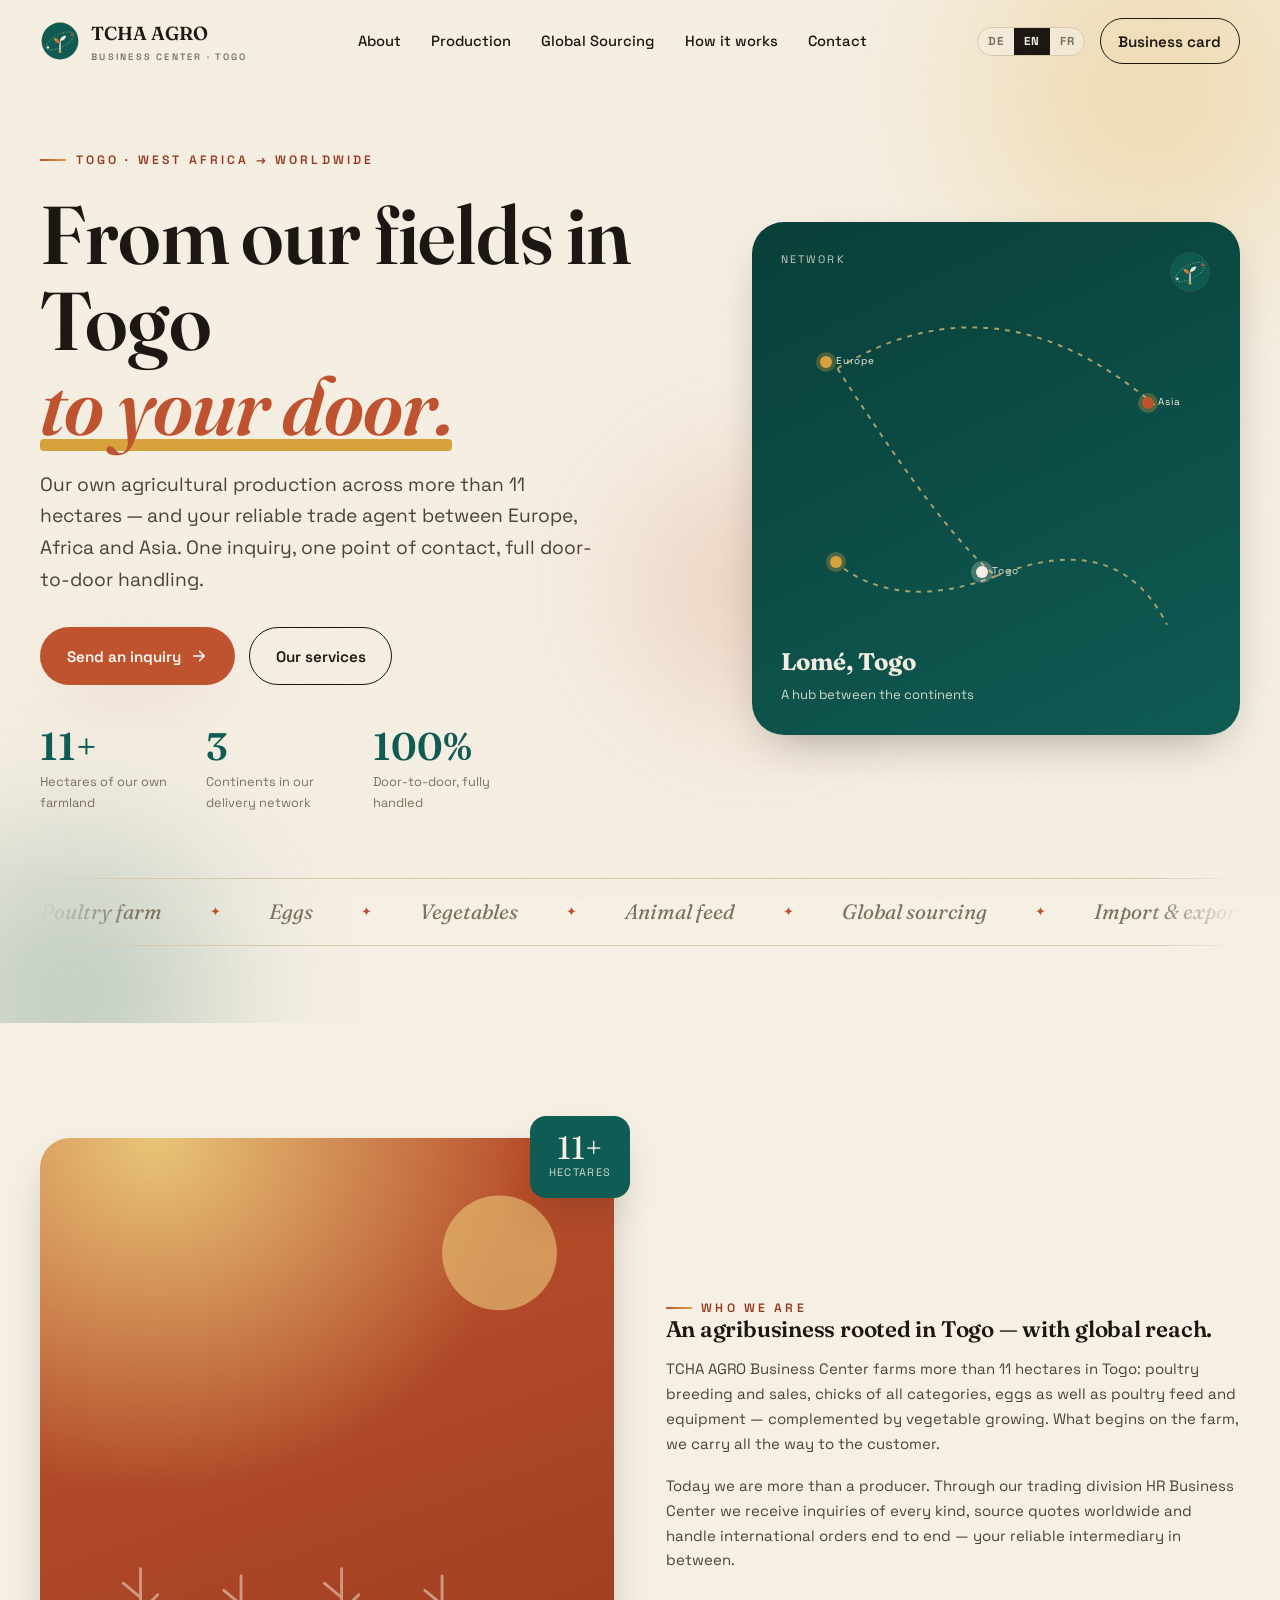
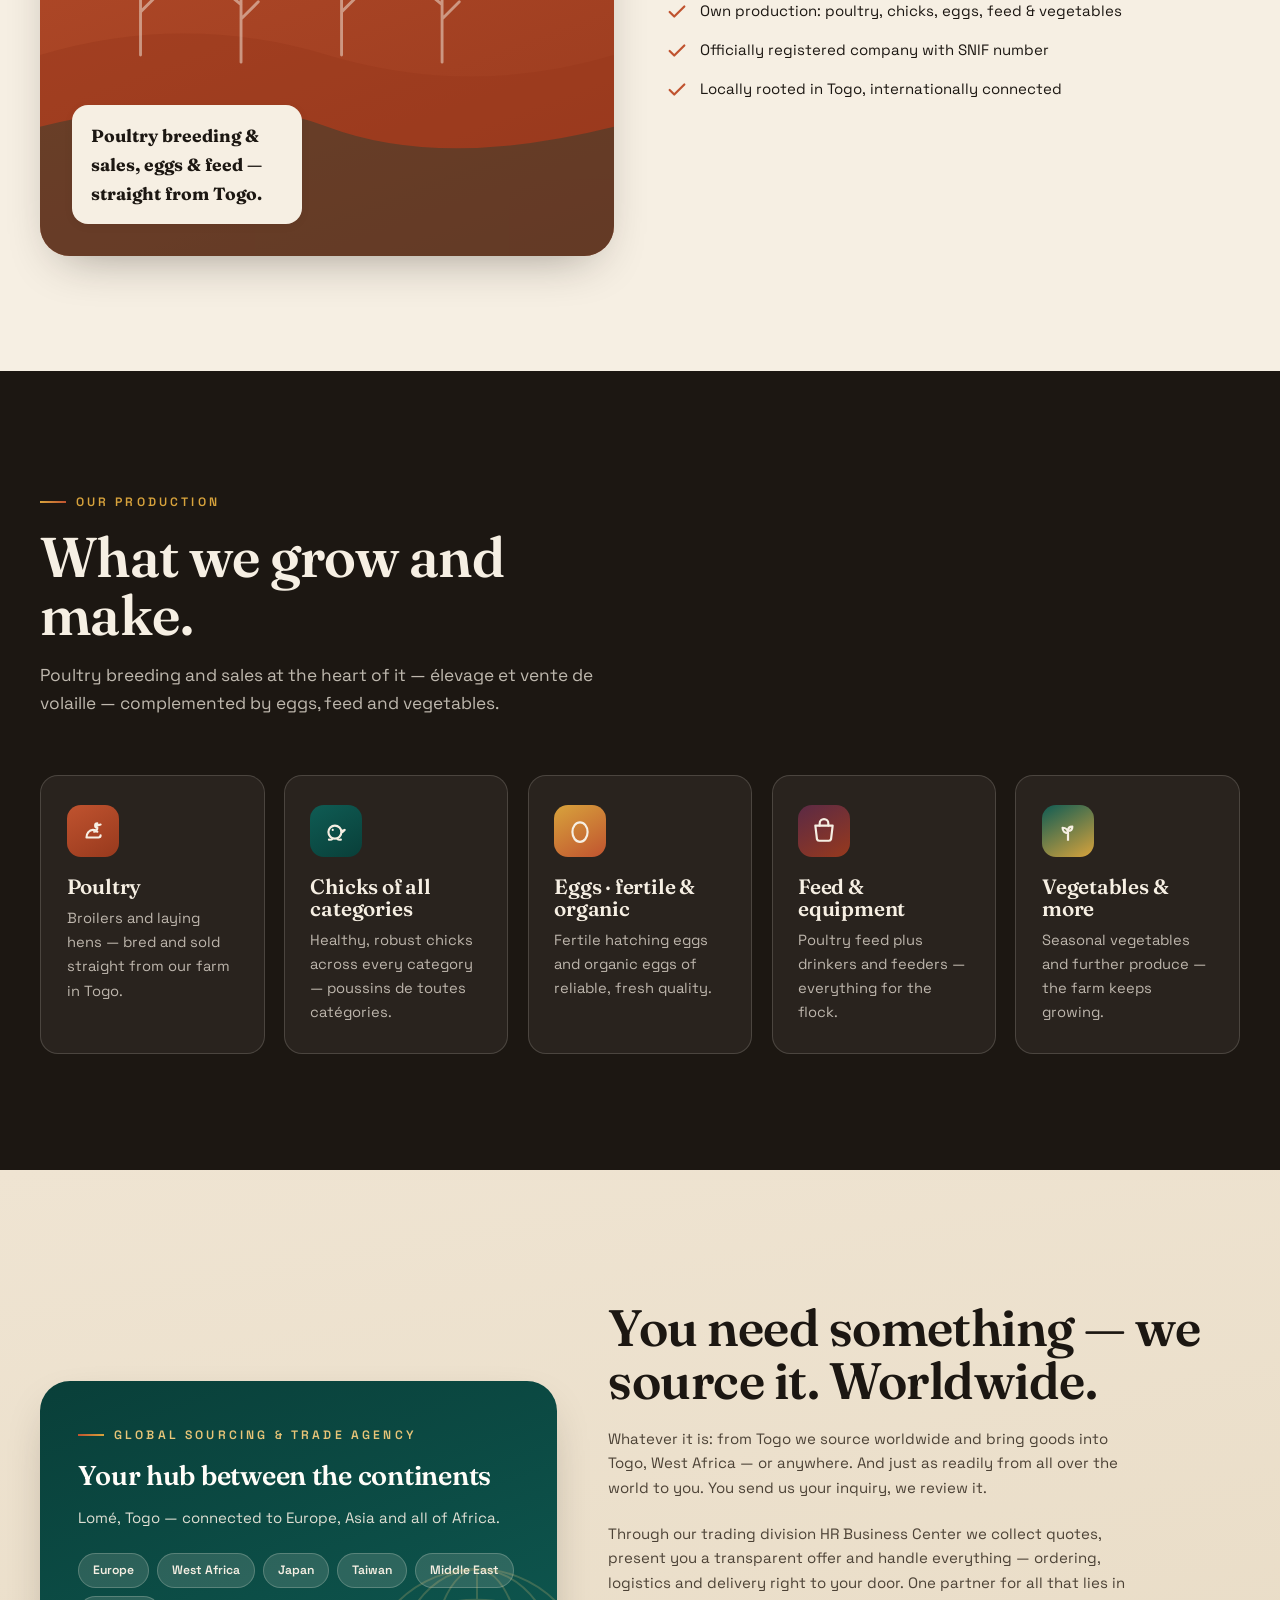
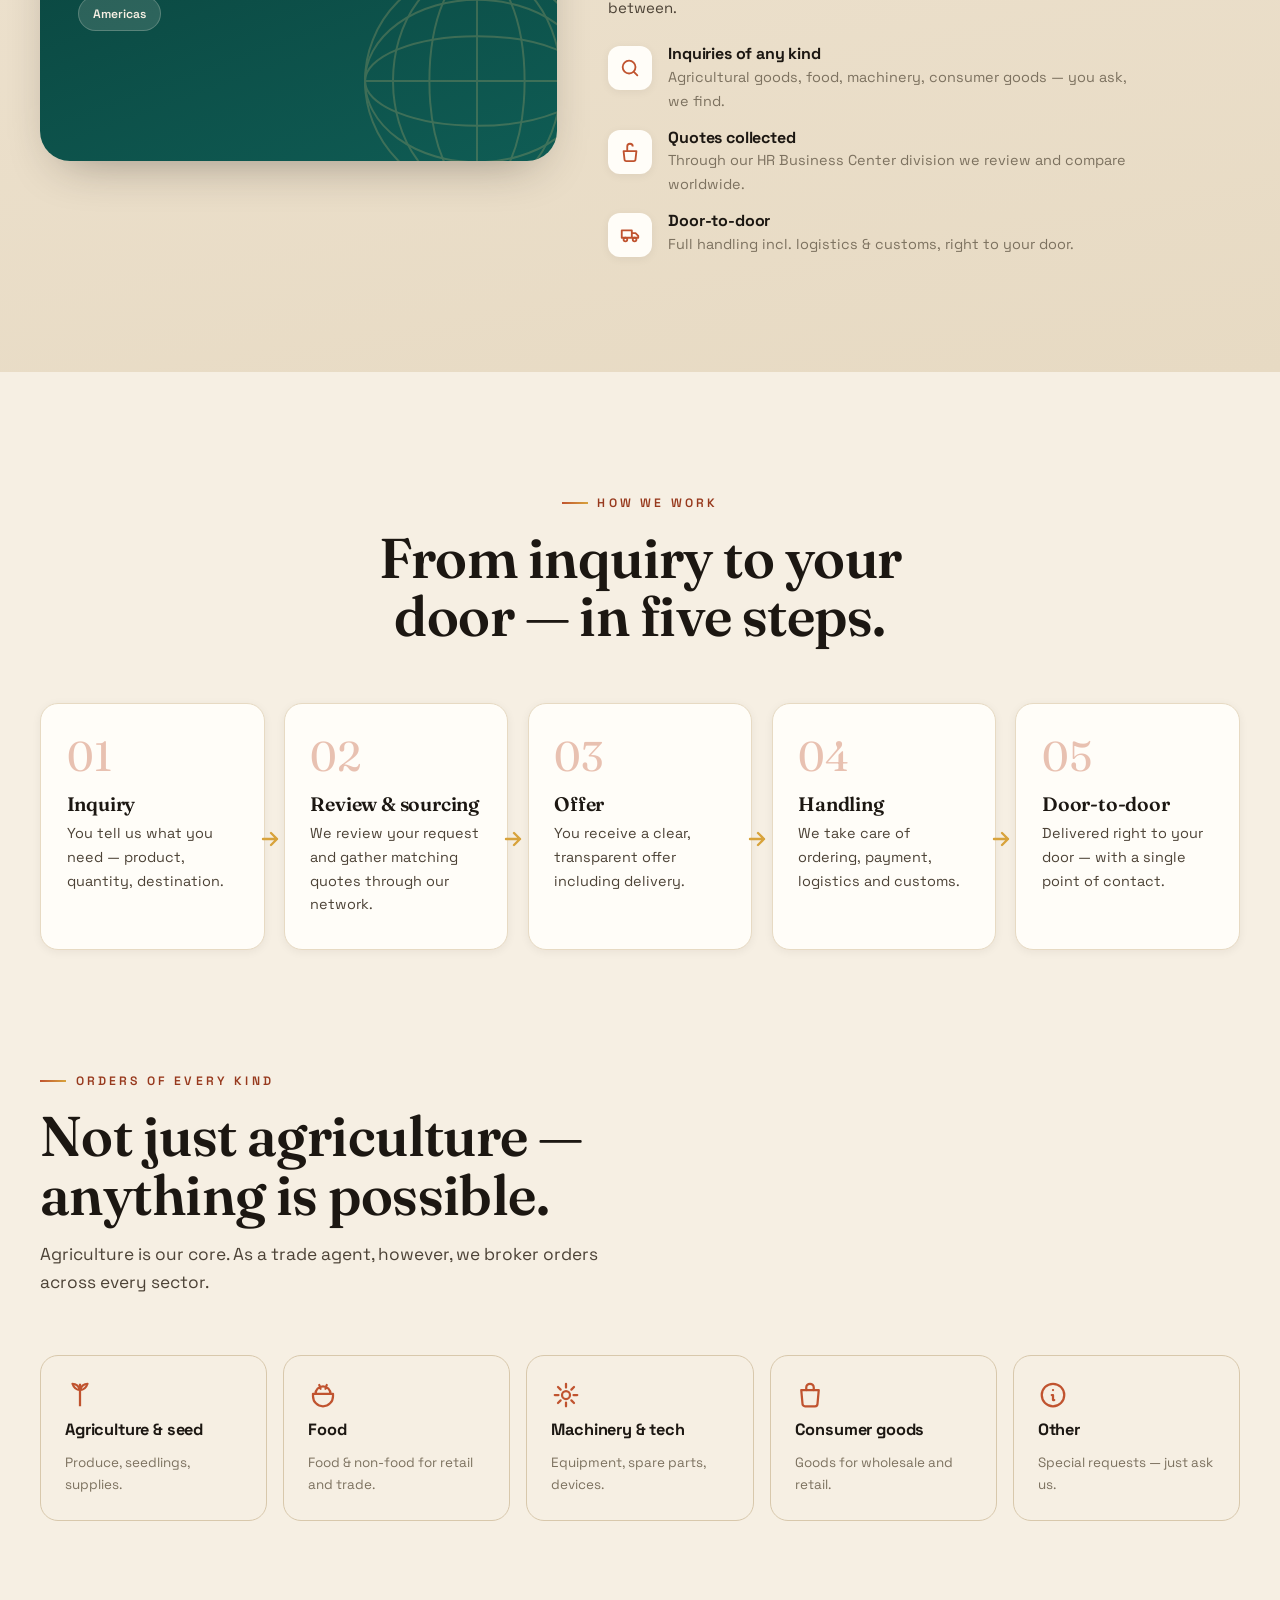
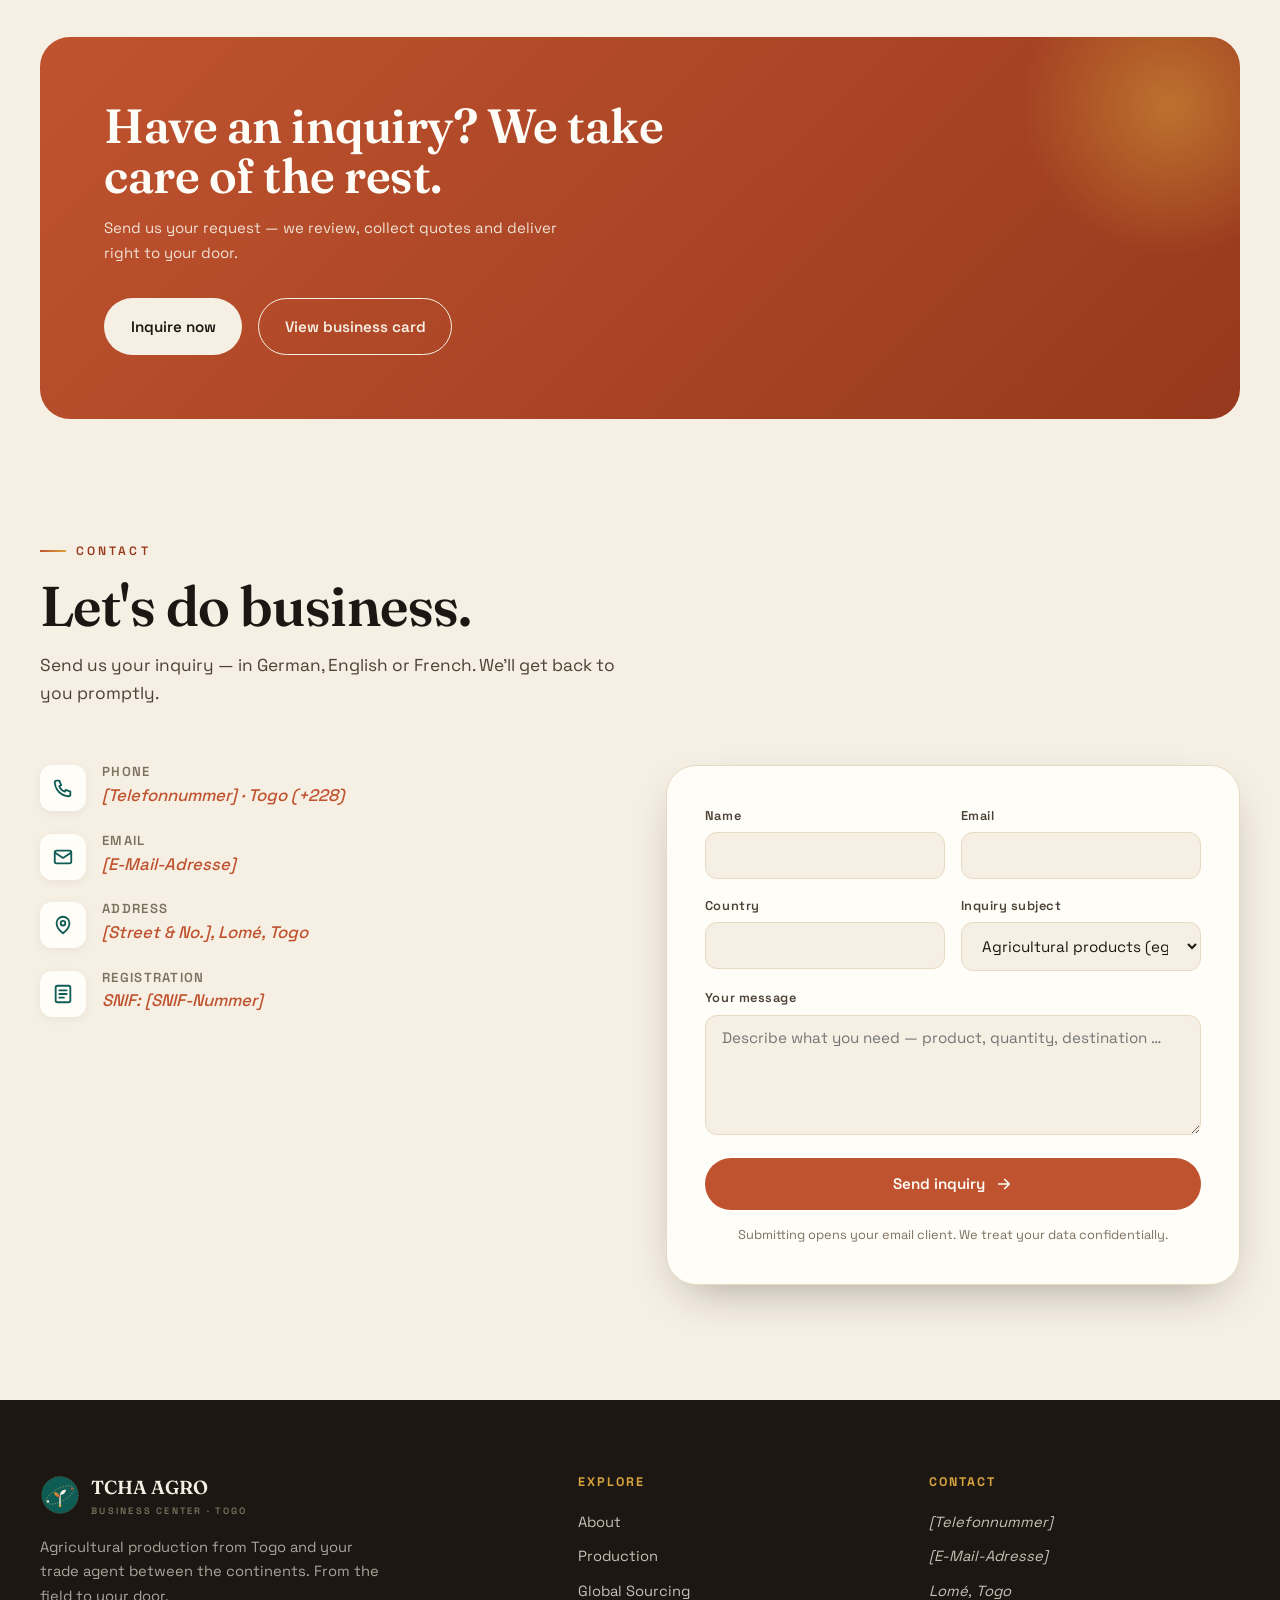
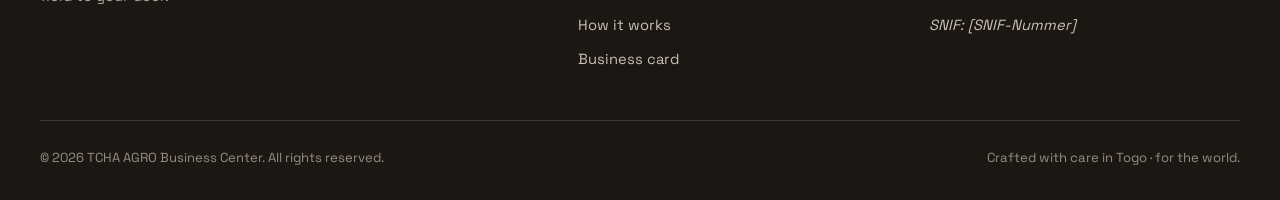
==== index.html @ 68225616 "content: Inhalte an echtes Geschäft anpassen (Geflügel) + HR als Sparte - Produktion entspricht jetz" ====
<!DOCTYPE html>
<html lang="de">
<head>
  <meta charset="UTF-8" />
  <meta name="viewport" content="width=device-width, initial-scale=1.0" />
  <title data-i18n-title="meta.title">TCHA AGRO Business Center — Vom Feld in Togo bis vor Ihre Tür</title>
  <meta name="description" content="TCHA AGRO Business Center, Togo: Geflügelzucht & -verkauf (Brathähnchen, Legehennen, Küken, Eier, Futter) auf über 11 Hektar — und internationaler Handelsagent (Sparte HR Business Center). Weltweite Beschaffung & Door-to-Door von Togo in alle Welt und zurück." />
  <meta name="theme-color" content="#0f5c54" />
  <link rel="icon" href="assets/img/favicon.svg" type="image/svg+xml" />
  <link rel="apple-touch-icon" href="assets/img/favicon.svg" />
  <link rel="manifest" href="site.webmanifest" />
  <link rel="canonical" href="https://rawkeep.github.io/abc/" />

  <!-- Open Graph -->
  <meta property="og:type" content="website" />
  <meta property="og:title" content="TCHA AGRO Business Center — Togo" />
  <meta property="og:description" content="Agrarproduktion aus Togo und Ihr Handelsagent zwischen den Kontinenten. Vom Feld bis vor Ihre Tür." />
  <meta property="og:image" content="assets/img/og.svg" />
  <meta name="twitter:card" content="summary_large_image" />

  <link rel="preconnect" href="https://fonts.googleapis.com" />
  <link rel="preconnect" href="https://fonts.gstatic.com" crossorigin />
  <link href="https://fonts.googleapis.com/css2?family=Fraunces:ital,opsz,wght@0,9..144,500;0,9..144,600;1,9..144,500;1,9..144,600&family=Space+Grotesk:wght@400;500;600;700&display=swap" rel="stylesheet" />
  <link rel="stylesheet" href="assets/css/styles.css" />

  <script type="application/ld+json">
  {
    "@context": "https://schema.org",
    "@type": "Organization",
    "name": "TCHA AGRO Business Center",
    "description": "Agrarproduktion und internationale Handelsagentur in Togo.",
    "address": { "@type": "PostalAddress", "addressLocality": "Lomé", "addressCountry": "TG" },
    "areaServed": "Worldwide",
    "knowsLanguage": ["de", "en", "fr"]
  }
  </script>
</head>
<body>

  <!-- ============ NAV ============ -->
  <header class="nav">
    <div class="wrap nav-inner">
      <a href="#top" class="brand">
        <img class="mark" src="assets/img/logo.svg" alt="" />
        <span>TCHA AGRO<small>Business Center · Togo</small></span>
      </a>
      <nav class="nav-links" aria-label="Hauptnavigation">
        <a href="#about" data-i18n="nav.about">Über uns</a>
        <a href="#production" data-i18n="nav.production">Produktion</a>
        <a href="#sourcing" data-i18n="nav.sourcing">Global Sourcing</a>
        <a href="#process" data-i18n="nav.process">Ablauf</a>
        <a href="#contact" data-i18n="nav.contact">Kontakt</a>
      </nav>
      <div class="nav-actions">
        <div class="lang" role="group" aria-label="Sprache / Language / Langue">
          <button data-lang="de" type="button">DE</button>
          <button data-lang="en" type="button">EN</button>
          <button data-lang="fr" type="button">FR</button>
        </div>
        <a href="visitenkarte.html" class="btn btn-ghost hide-sm" style="padding:.6rem 1.1rem" data-i18n="nav.card">Visitenkarte</a>
        <button class="nav-toggle" aria-label="Menü" aria-expanded="false"><span></span><span></span><span></span></button>
      </div>
    </div>
  </header>

  <main id="top">

    <!-- ============ HERO ============ -->
    <section class="hero">
      <div class="hero-bg">
        <div class="blob a"></div><div class="blob b"></div><div class="blob c"></div>
      </div>
      <div class="wrap hero-grid">
        <div class="hero-copy">
          <span class="eyebrow" data-reveal data-i18n="hero.eyebrow">Togo · Westafrika → Weltweit</span>
          <h1 data-reveal data-delay="1">
            <span data-i18n="hero.h1a">Vom Feld in Togo</span><br />
            <span class="accent underline" data-i18n="hero.h1b">bis vor Ihre Tür.</span>
          </h1>
          <p class="hero-lead" data-reveal data-delay="2" data-i18n="hero.lead">
            Eigene Agrarproduktion auf über 11 Hektar — und Ihr verlässlicher Handelsagent zwischen Europa, Afrika und Asien.
          </p>
          <div class="hero-cta" data-reveal data-delay="3">
            <a href="#contact" class="btn btn-primary">
              <span data-i18n="hero.cta1">Anfrage senden</span>
              <svg viewBox="0 0 24 24" fill="none" stroke="currentColor" stroke-width="2.2"><path d="M5 12h14M13 6l6 6-6 6" stroke-linecap="round" stroke-linejoin="round"/></svg>
            </a>
            <a href="#sourcing" class="btn btn-ghost" data-i18n="hero.cta2">Unsere Leistungen</a>
          </div>
          <div class="hero-stats" data-reveal data-delay="4">
            <div class="stat"><div class="num">11+</div><div class="lbl" data-i18n="hero.stat1">Hektar eigene Anbau- & Farmfläche</div></div>
            <div class="stat"><div class="num">3</div><div class="lbl" data-i18n="hero.stat2">Kontinente im Liefernetz</div></div>
            <div class="stat"><div class="num">100%</div><div class="lbl" data-i18n="hero.stat3">Door-to-Door, voll abgewickelt</div></div>
          </div>
        </div>

        <!-- Routen-Visual -->
        <div class="hero-visual" data-reveal data-delay="2">
          <div class="route-card">
            <div class="rc-top">
              <span class="tag" data-i18n="hero.routetag">Liefernetz</span>
              <img src="assets/img/logo.svg" alt="" style="width:42px;opacity:.95" />
            </div>
            <svg class="routes" viewBox="0 0 400 420" fill="none" aria-hidden="true">
              <path d="M70 120 Q200 40 330 150" stroke="#e8c578" stroke-width="1.6" stroke-dasharray="4 5" opacity=".8"/>
              <path d="M70 120 Q160 260 200 290" stroke="#e8c578" stroke-width="1.6" stroke-dasharray="4 5" opacity=".8"/>
              <path d="M200 290 Q300 250 340 330" stroke="#e8c578" stroke-width="1.6" stroke-dasharray="4 5" opacity=".8"/>
              <path d="M200 290 Q120 320 70 280" stroke="#e8c578" stroke-width="1.6" stroke-dasharray="4 5" opacity=".8"/>
            </svg>
            <span class="pin" data-city="Europe" style="left:14%;top:26%"></span>
            <span class="pin dot-only" style="left:80%;top:34%;background:#c0532f"></span>
            <span class="pin" data-city="Asia" style="left:80%;top:34%;background:transparent;box-shadow:none"></span>
            <span class="pin" data-city="Togo" style="left:46%;top:67%;background:#f6efe3;box-shadow:0 0 0 5px rgba(246,239,227,.25)"></span>
            <span class="pin dot-only" style="left:16%;top:65%"></span>
            <div class="rc-foot">
              <strong data-i18n="hero.routefoot1">Lomé, Togo</strong>
              <span data-i18n="hero.routefoot2">Drehkreuz zwischen den Kontinenten</span>
            </div>
          </div>
        </div>
      </div>

      <!-- Lauftext -->
      <div class="wrap">
        <div class="marquee-strip" aria-hidden="true">
          <div class="marquee">
            <span data-i18n="hero.marquee1">Hühnerfarm</span>
            <span data-i18n="hero.marquee2">Eier</span>
            <span data-i18n="hero.marquee3">Gemüse</span>
            <span data-i18n="hero.marquee4">Tierfutter</span>
            <span data-i18n="hero.marquee5">Globales Sourcing</span>
            <span data-i18n="hero.marquee6">Import & Export</span>
            <span data-i18n="hero.marquee7">Door-to-Door</span>
            <span data-i18n="hero.marquee1">Hühnerfarm</span>
            <span data-i18n="hero.marquee2">Eier</span>
            <span data-i18n="hero.marquee3">Gemüse</span>
            <span data-i18n="hero.marquee4">Tierfutter</span>
            <span data-i18n="hero.marquee5">Globales Sourcing</span>
            <span data-i18n="hero.marquee6">Import & Export</span>
            <span data-i18n="hero.marquee7">Door-to-Door</span>
          </div>
        </div>
      </div>
    </section>

    <!-- ============ ÜBER UNS ============ -->
    <section class="section" id="about">
      <div class="wrap about-grid">
        <div class="about-visual" data-reveal>
          <div class="about-frame">
            <svg class="field-art" viewBox="0 0 400 500" fill="none" aria-hidden="true">
              <path d="M0 360 Q100 330 200 360 T400 360 V500 H0 Z" fill="#97391d" opacity=".5"/>
              <path d="M0 410 Q120 380 200 410 T400 410 V500 H0 Z" fill="#093f39" opacity=".4"/>
              <g stroke="#f6efe3" stroke-width="2" opacity=".55" stroke-linecap="round">
                <path d="M70 360 V300 M70 320 l-12 -10 M70 330 l12 -12"/>
                <path d="M140 365 V305 M140 325 l-12 -10 M140 335 l12 -12"/>
                <path d="M210 360 V300 M210 320 l-12 -10 M210 330 l12 -12"/>
                <path d="M280 365 V305 M280 325 l-12 -10 M280 335 l12 -12"/>
              </g>
              <circle cx="320" cy="80" r="40" fill="#e8c578" opacity=".7"/>
            </svg>
            <div class="badge"><strong data-i18n="about.badge">Aufzucht & Verkauf von Geflügel, Eiern & Futter — direkt aus Togo.</strong></div>
          </div>
          <div class="about-float">
            <div class="num">11+</div>
            <div class="lbl" data-i18n="about.float">Hektar</div>
          </div>
        </div>
        <div class="about-text">
          <span class="eyebrow" data-reveal data-i18n="about.eyebrow">Wer wir sind</span>
          <h2 class="sec-head" style="margin-bottom:1rem" data-reveal data-delay="1"><span data-i18n="about.h2">Ein Agrarbetrieb mit Wurzeln in Togo — und globaler Reichweite.</span></h2>
          <p data-reveal data-delay="1" data-i18n="about.p1">Die TCHA AGRO Business Center bewirtschaftet über 11 Hektar in Togo …</p>
          <p data-reveal data-delay="2" data-i18n="about.p2">Heute sind wir mehr als ein Produzent …</p>
          <ul class="about-points" data-reveal data-delay="3">
            <li><svg viewBox="0 0 24 24" fill="none" stroke="currentColor" stroke-width="2.4"><path d="M20 6 9 17l-5-5" stroke-linecap="round" stroke-linejoin="round"/></svg><span data-i18n="about.point1">Eigene Produktion: Geflügel, Küken, Eier, Futter & Gemüse</span></li>
            <li><svg viewBox="0 0 24 24" fill="none" stroke="currentColor" stroke-width="2.4"><path d="M20 6 9 17l-5-5" stroke-linecap="round" stroke-linejoin="round"/></svg><span data-i18n="about.point2">Offiziell registriertes Unternehmen mit SNIF-Nummer</span></li>
            <li><svg viewBox="0 0 24 24" fill="none" stroke="currentColor" stroke-width="2.4"><path d="M20 6 9 17l-5-5" stroke-linecap="round" stroke-linejoin="round"/></svg><span data-i18n="about.point3">Lokale Verankerung in Togo, internationale Vernetzung</span></li>
          </ul>
        </div>
      </div>
    </section>

    <!-- ============ PRODUKTION ============ -->
    <section class="section bg-ink" id="production">
      <div class="wrap">
        <div class="sec-head" data-reveal>
          <span class="eyebrow" data-i18n="prod.eyebrow">Unsere Produktion</span>
          <h2 data-i18n="prod.h2">Was bei uns wächst und entsteht.</h2>
          <p data-i18n="prod.lead">Aufzucht und Verkauf von Geflügel als Herzstück — ergänzt um Eier, Futter und Gemüse.</p>
        </div>
        <div class="cards">
          <div class="card" data-reveal>
            <div class="ic"><svg viewBox="0 0 24 24" fill="none" stroke="currentColor" stroke-width="2"><path d="M6 18c0-4 2.5-7 6-7 1.6 0 3 .6 4 1.6M16 5a2 2 0 1 0 0 4M16 9c0 2-1 3-3 3.6M16 7l3-1M6 18h11a2 2 0 0 0 2-2" stroke-linecap="round" stroke-linejoin="round"/></svg></div>
            <h3 data-i18n="prod.c1t">Geflügel</h3>
            <p data-i18n="prod.c1p">Brathähnchen und Legehennen — direkt vom Betrieb.</p>
          </div>
          <div class="card" data-reveal data-delay="1">
            <div class="ic"><svg viewBox="0 0 24 24" fill="none" stroke="currentColor" stroke-width="2"><circle cx="11" cy="13" r="6"/><path d="M17 12l3-1-2 2M9 11h.01M9 19c-1 1.2-2.5 1.2-3.5 1M13 19c1 1.2 2.5 1.2 3.5 1" stroke-linecap="round" stroke-linejoin="round"/></svg></div>
            <h3 data-i18n="prod.c2t">Küken aller Kategorien</h3>
            <p data-i18n="prod.c2p">Gesunde, robuste Küken in allen Kategorien.</p>
          </div>
          <div class="card" data-reveal data-delay="2">
            <div class="ic"><svg viewBox="0 0 24 24" fill="none" stroke="currentColor" stroke-width="2"><ellipse cx="12" cy="13" rx="7" ry="9" stroke-linejoin="round"/></svg></div>
            <h3 data-i18n="prod.c3t">Eier · befruchtet & Bio</h3>
            <p data-i18n="prod.c3p">Befruchtete Bruteier und Bio-Eier in frischer Qualität.</p>
          </div>
          <div class="card" data-reveal data-delay="3">
            <div class="ic"><svg viewBox="0 0 24 24" fill="none" stroke="currentColor" stroke-width="2"><path d="M4 7h16l-1.5 12.5a2 2 0 0 1-2 1.5H7.5a2 2 0 0 1-2-1.5L4 7Z" stroke-linejoin="round"/><path d="M8 7V5a4 4 0 0 1 8 0v2" stroke-linecap="round"/></svg></div>
            <h3 data-i18n="prod.c4t">Futter & Zubehör</h3>
            <p data-i18n="prod.c4p">Geflügelfutter, Tränken und Futtertröge.</p>
          </div>
          <div class="card" data-reveal data-delay="4">
            <div class="ic"><svg viewBox="0 0 24 24" fill="none" stroke="currentColor" stroke-width="2"><path d="M12 21v-7M12 14c-3 0-5-2-5-5 3 0 5 2 5 5Zm0-2c2.5 0 4-1.5 4-4-2.5 0-4 1.5-4 4Z" stroke-linejoin="round"/></svg></div>
            <h3 data-i18n="prod.c5t">Gemüse & mehr</h3>
            <p data-i18n="prod.c5p">Saisonaler Gemüseanbau — der Betrieb wächst stetig.</p>
          </div>
        </div>
      </div>
    </section>

    <!-- ============ GLOBAL SOURCING ============ -->
    <section class="section sourcing" id="sourcing">
      <div class="wrap sourcing-grid">
        <div class="world-card" data-reveal>
          <span class="eyebrow" style="color:var(--ochre-soft)" data-i18n="src.eyebrow">Global Sourcing</span>
          <h3 style="margin-top:1rem" data-i18n="src.cardh">Ihr Drehkreuz zwischen den Kontinenten</h3>
          <p style="opacity:.9" data-i18n="src.cardp">Lomé, Togo — angebunden an Europa, Asien und ganz Afrika.</p>
          <div class="chips">
            <span class="chip" data-i18n="src.chip1">Europa</span>
            <span class="chip" data-i18n="src.chip2">Westafrika</span>
            <span class="chip" data-i18n="src.chip3">Japan</span>
            <span class="chip" data-i18n="src.chip4">Taiwan</span>
            <span class="chip" data-i18n="src.chip5">Naher Osten</span>
            <span class="chip" data-i18n="src.chip6">Amerika</span>
          </div>
          <svg class="globe" viewBox="0 0 200 200" fill="none" stroke="#e8c578" stroke-width="1.4" aria-hidden="true">
            <circle cx="100" cy="100" r="80"/>
            <ellipse cx="100" cy="100" rx="80" ry="32"/>
            <ellipse cx="100" cy="100" rx="80" ry="58"/>
            <ellipse cx="100" cy="100" rx="34" ry="80"/>
            <ellipse cx="100" cy="100" rx="60" ry="80"/>
            <path d="M20 100h160M100 20v160"/>
          </svg>
        </div>
        <div class="sourcing-copy">
          <h2 data-reveal data-i18n="src.h2">Sie brauchen etwas — wir besorgen es. Weltweit.</h2>
          <p data-reveal data-delay="1" data-i18n="src.p1">Ob aus Afrika heraus oder nach Afrika hinein: Sie senden uns Ihre Anfrage …</p>
          <p data-reveal data-delay="1" data-i18n="src.p2">Von Europa über Togo bis nach Japan oder Taiwan …</p>
          <div class="feature-row">
            <div class="feature" data-reveal data-delay="2">
              <div class="fi"><svg viewBox="0 0 24 24" fill="none" stroke="currentColor" stroke-width="2"><circle cx="11" cy="11" r="7"/><path d="m20 20-3.5-3.5" stroke-linecap="round"/></svg></div>
              <div><h4 data-i18n="src.f1t">Anfrage aller Art</h4><p data-i18n="src.f1p">Agrargüter, Lebensmittel, Maschinen, Konsumgüter — Sie fragen, wir finden.</p></div>
            </div>
            <div class="feature" data-reveal data-delay="3">
              <div class="fi"><svg viewBox="0 0 24 24" fill="none" stroke="currentColor" stroke-width="2"><path d="M9 11V6a3 3 0 0 1 6 0M5 11h14l-1 9a2 2 0 0 1-2 2H8a2 2 0 0 1-2-2L5 11Z" stroke-linejoin="round"/></svg></div>
              <div><h4 data-i18n="src.f2t">Angebote eingeholt</h4><p data-i18n="src.f2p">Wir prüfen und vergleichen über unser internationales Netzwerk.</p></div>
            </div>
            <div class="feature" data-reveal data-delay="4">
              <div class="fi"><svg viewBox="0 0 24 24" fill="none" stroke="currentColor" stroke-width="2"><path d="M3 7h11v8H3zM14 10h4l3 3v2h-7z" stroke-linejoin="round"/><circle cx="7" cy="17" r="2"/><circle cx="17" cy="17" r="2"/></svg></div>
              <div><h4 data-i18n="src.f3t">Door-to-Door</h4><p data-i18n="src.f3p">Volle Abwicklung inkl. Logistik & Zoll bis zur Haustür.</p></div>
            </div>
          </div>
        </div>
      </div>
    </section>

    <!-- ============ ABLAUF ============ -->
    <section class="section" id="process">
      <div class="wrap">
        <div class="sec-head center" data-reveal>
          <span class="eyebrow" data-i18n="proc.eyebrow">So arbeiten wir</span>
          <h2 data-i18n="proc.h2">Von der Anfrage bis zur Haustür — in fünf Schritten.</h2>
        </div>
        <div class="steps">
          <div class="step" data-reveal><h3 data-i18n="proc.s1t">Anfrage</h3><p data-i18n="proc.s1p">Sie schildern uns, was Sie benötigen.</p><svg class="arrow" width="24" height="24" viewBox="0 0 24 24" fill="none" stroke="currentColor" stroke-width="2.4"><path d="M5 12h14M13 6l6 6-6 6" stroke-linecap="round" stroke-linejoin="round"/></svg></div>
          <div class="step" data-reveal data-delay="1"><h3 data-i18n="proc.s2t">Prüfung & Sourcing</h3><p data-i18n="proc.s2p">Wir holen über unser Netzwerk passende Angebote ein.</p><svg class="arrow" width="24" height="24" viewBox="0 0 24 24" fill="none" stroke="currentColor" stroke-width="2.4"><path d="M5 12h14M13 6l6 6-6 6" stroke-linecap="round" stroke-linejoin="round"/></svg></div>
          <div class="step" data-reveal data-delay="2"><h3 data-i18n="proc.s3t">Angebot</h3><p data-i18n="proc.s3p">Sie erhalten ein klares, transparentes Angebot.</p><svg class="arrow" width="24" height="24" viewBox="0 0 24 24" fill="none" stroke="currentColor" stroke-width="2.4"><path d="M5 12h14M13 6l6 6-6 6" stroke-linecap="round" stroke-linejoin="round"/></svg></div>
          <div class="step" data-reveal data-delay="3"><h3 data-i18n="proc.s4t">Abwicklung</h3><p data-i18n="proc.s4p">Wir übernehmen Bestellung, Logistik und Zoll.</p><svg class="arrow" width="24" height="24" viewBox="0 0 24 24" fill="none" stroke="currentColor" stroke-width="2.4"><path d="M5 12h14M13 6l6 6-6 6" stroke-linecap="round" stroke-linejoin="round"/></svg></div>
          <div class="step" data-reveal data-delay="4"><h3 data-i18n="proc.s5t">Door-to-Door</h3><p data-i18n="proc.s5p">Geliefert wird bis vor Ihre Tür.</p></div>
        </div>
      </div>
    </section>

    <!-- ============ SEKTOREN ============ -->
    <section class="section" id="sectors" style="padding-top:0">
      <div class="wrap">
        <div class="sec-head" data-reveal>
          <span class="eyebrow" data-i18n="sec.eyebrow">Aufträge aller Art</span>
          <h2 data-i18n="sec.h2">Nicht nur Agrar — alles ist möglich.</h2>
          <p data-i18n="sec.lead">Unser Kerngeschäft ist die Landwirtschaft. Als Handelsagent vermitteln wir jedoch Aufträge jeder Branche.</p>
        </div>
        <div class="sectors">
          <div class="sector" data-reveal><svg viewBox="0 0 24 24" fill="none" stroke="currentColor" stroke-width="1.8"><path d="M12 3v18M12 8c-3 0-5-2-6-5 3 0 5 2 6 5Zm0 0c3 0 5-2 6-5-3 0-5 2-6 5Z" stroke-linejoin="round"/></svg><h4 data-i18n="sec.s1t">Agrar & Saatgut</h4><p data-i18n="sec.s1p">Erzeugnisse, Setzlinge, Betriebsmittel.</p></div>
          <div class="sector" data-reveal data-delay="1"><svg viewBox="0 0 24 24" fill="none" stroke="currentColor" stroke-width="1.8"><path d="M4 11h16M6 11a6 6 0 0 1 12 0M4 11v2a8 8 0 0 0 16 0v-2M9 4l1 3M15 4l-1 3" stroke-linecap="round" stroke-linejoin="round"/></svg><h4 data-i18n="sec.s2t">Lebensmittel</h4><p data-i18n="sec.s2p">Food & Non-Food für Handel und Gewerbe.</p></div>
          <div class="sector" data-reveal data-delay="2"><svg viewBox="0 0 24 24" fill="none" stroke="currentColor" stroke-width="1.8"><circle cx="12" cy="12" r="3.2"/><path d="M12 3v3M12 18v3M3 12h3M18 12h3M5.6 5.6l2.1 2.1M16.3 16.3l2.1 2.1M18.4 5.6l-2.1 2.1M7.7 16.3l-2.1 2.1" stroke-linecap="round"/></svg><h4 data-i18n="sec.s3t">Maschinen & Technik</h4><p data-i18n="sec.s3p">Ausrüstung, Ersatzteile, Geräte.</p></div>
          <div class="sector" data-reveal data-delay="3"><svg viewBox="0 0 24 24" fill="none" stroke="currentColor" stroke-width="1.8"><path d="M5 8h14l-1 11a2 2 0 0 1-2 2H8a2 2 0 0 1-2-2L5 8Z" stroke-linejoin="round"/><path d="M9 8V6a3 3 0 0 1 6 0v2" stroke-linecap="round"/></svg><h4 data-i18n="sec.s4t">Konsumgüter</h4><p data-i18n="sec.s4p">Waren für Groß- und Einzelhandel.</p></div>
          <div class="sector" data-reveal data-delay="4"><svg viewBox="0 0 24 24" fill="none" stroke="currentColor" stroke-width="1.8"><circle cx="12" cy="12" r="9"/><path d="M12 8h.01M11 12h1v4h1" stroke-linecap="round" stroke-linejoin="round"/></svg><h4 data-i18n="sec.s5t">Sonstiges</h4><p data-i18n="sec.s5p">Spezialanfragen — fragen Sie uns einfach.</p></div>
        </div>
      </div>
    </section>

    <!-- ============ CTA BAND ============ -->
    <section class="section" style="padding-top:0">
      <div class="wrap">
        <div class="cta-band" data-reveal>
          <h2 data-i18n="cta.h2">Sie haben eine Anfrage? Wir kümmern uns um den Rest.</h2>
          <p data-i18n="cta.p">Senden Sie uns Ihre Anfrage — wir prüfen, holen Angebote ein und liefern bis vor Ihre Tür.</p>
          <div class="cta-actions">
            <a href="#contact" class="btn btn-light"><span data-i18n="cta.btn1">Jetzt anfragen</span></a>
            <a href="visitenkarte.html" class="btn btn-ghost" style="border-color:var(--bone);color:var(--bone)" data-i18n="cta.btn2">Visitenkarte ansehen</a>
          </div>
        </div>
      </div>
    </section>

    <!-- ============ KONTAKT ============ -->
    <section class="section" id="contact" style="padding-top:0">
      <div class="wrap">
        <div class="sec-head" data-reveal>
          <span class="eyebrow" data-i18n="contact.eyebrow">Kontakt</span>
          <h2 data-i18n="contact.h2">Lassen Sie uns ins Geschäft kommen.</h2>
          <p data-i18n="contact.lead">Schreiben Sie uns Ihre Anfrage — auf Deutsch, Englisch oder Französisch.</p>
        </div>
        <div class="contact-grid">
          <div class="contact-info" data-reveal>
            <div class="contact-item">
              <div class="ci"><svg viewBox="0 0 24 24" fill="none" stroke="currentColor" stroke-width="2"><path d="M5 4h3l2 5-2 1c1 3 3 5 6 6l1-2 5 2v3a2 2 0 0 1-2 2A16 16 0 0 1 3 6a2 2 0 0 1 2-2Z" stroke-linejoin="round"/></svg></div>
              <div><h4 data-i18n="contact.phone">Telefon</h4><a href="tel:+228" class="ph">[Telefonnummer] · Togo (+228)</a></div>
            </div>
            <div class="contact-item">
              <div class="ci"><svg viewBox="0 0 24 24" fill="none" stroke="currentColor" stroke-width="2"><rect x="3" y="5" width="18" height="14" rx="2"/><path d="m3 7 9 6 9-6" stroke-linecap="round" stroke-linejoin="round"/></svg></div>
              <div><h4 data-i18n="contact.email">E-Mail</h4><a href="mailto:[E-Mail]" class="ph">[E-Mail-Adresse]</a></div>
            </div>
            <div class="contact-item">
              <div class="ci"><svg viewBox="0 0 24 24" fill="none" stroke="currentColor" stroke-width="2"><path d="M12 21s7-5.5 7-11a7 7 0 1 0-14 0c0 5.5 7 11 7 11Z" stroke-linejoin="round"/><circle cx="12" cy="10" r="2.5"/></svg></div>
              <div><h4 data-i18n="contact.address">Adresse</h4><span class="ph" data-i18n="contact.addressval">[Straße & Nr.], Lomé, Togo</span></div>
            </div>
            <div class="contact-item">
              <div class="ci"><svg viewBox="0 0 24 24" fill="none" stroke="currentColor" stroke-width="2"><rect x="4" y="3" width="16" height="18" rx="2"/><path d="M8 8h8M8 12h8M8 16h5" stroke-linecap="round"/></svg></div>
              <div><h4 data-i18n="contact.reg">Registrierung</h4><span class="ph">SNIF: [SNIF-Nummer]</span></div>
            </div>
          </div>

          <form class="form" id="inquiry-form" data-email="[E-Mail]" data-reveal data-delay="1">
            <div class="form-row two">
              <div class="field"><label data-i18n="contact.f.name">Name</label><input type="text" name="name" required /></div>
              <div class="field"><label data-i18n="contact.f.email">E-Mail</label><input type="email" name="email" required /></div>
            </div>
            <div class="form-row two">
              <div class="field"><label data-i18n="contact.f.country">Land</label><input type="text" name="country" /></div>
              <div class="field"><label data-i18n="contact.f.subject">Betreff der Anfrage</label>
                <select name="subject">
                  <option data-i18n="contact.f.subject.opt1">Agrarprodukte (Eier, Geflügel, Gemüse)</option>
                  <option data-i18n="contact.f.subject.opt2">Tierfutter</option>
                  <option data-i18n="contact.f.subject.opt3">Global Sourcing / Vermittlung</option>
                  <option data-i18n="contact.f.subject.opt4">Sonstige Anfrage</option>
                </select>
              </div>
            </div>
            <div class="form-row">
              <div class="field"><label data-i18n="contact.f.message">Ihre Nachricht</label><textarea name="message" data-i18n-ph="contact.f.placeholder" placeholder="Beschreiben Sie, was Sie benötigen …" required></textarea></div>
            </div>
            <button class="btn btn-primary" type="submit"><span data-i18n="contact.f.submit">Anfrage senden</span><svg viewBox="0 0 24 24" fill="none" stroke="currentColor" stroke-width="2.2"><path d="M5 12h14M13 6l6 6-6 6" stroke-linecap="round" stroke-linejoin="round"/></svg></button>
            <p class="form-note" data-i18n="contact.f.note">Mit dem Absenden öffnet sich Ihr E-Mail-Programm.</p>
          </form>
        </div>
      </div>
    </section>
  </main>

  <!-- ============ FOOTER ============ -->
  <footer class="footer">
    <div class="wrap">
      <div class="footer-grid">
        <div>
          <a href="#top" class="brand"><img class="mark" src="assets/img/logo.svg" alt="" /><span>TCHA AGRO<small>Business Center · Togo</small></span></a>
          <p data-i18n="footer.tagline">Agrarproduktion aus Togo und Ihr Handelsagent zwischen den Kontinenten.</p>
        </div>
        <div>
          <h5 data-i18n="footer.explore">Entdecken</h5>
          <ul>
            <li><a href="#about" data-i18n="nav.about">Über uns</a></li>
            <li><a href="#production" data-i18n="nav.production">Produktion</a></li>
            <li><a href="#sourcing" data-i18n="nav.sourcing">Global Sourcing</a></li>
            <li><a href="#process" data-i18n="nav.process">Ablauf</a></li>
            <li><a href="visitenkarte.html" data-i18n="nav.card">Visitenkarte</a></li>
          </ul>
        </div>
        <div>
          <h5 data-i18n="footer.contact">Kontakt</h5>
          <ul>
            <li><span class="ph">[Telefonnummer]</span></li>
            <li><span class="ph">[E-Mail-Adresse]</span></li>
            <li><span class="ph">Lomé, Togo</span></li>
            <li><span class="ph">SNIF: [SNIF-Nummer]</span></li>
          </ul>
        </div>
      </div>
      <div class="footer-bottom">
        <span>© <span id="year">2026</span> TCHA AGRO Business Center. <span data-i18n="footer.rights">Alle Rechte vorbehalten.</span></span>
        <span data-i18n="footer.madein">Mit Sorgfalt gefertigt in Togo · für die Welt.</span>
      </div>
    </div>
  </footer>

  <script src="assets/js/i18n.js"></script>
  <script src="assets/js/main.js"></script>
  <script>document.getElementById("year").textContent = new Date().getFullYear();</script>
</body>
</html>
---- assets/css/styles.css ----
/* =========================================================
   TCHA AGRO Business Center — Design System
   Individuelle Palette: Lehm-Terrakotta · Petrol · Ocker
   auf warmem Bone. Bewusst nicht das übliche Agrar-Grün.
   ========================================================= */

:root {
  /* Warme Papier-Töne */
  --bone:        #f6efe3;
  --bone-2:      #efe4d2;
  --bone-3:      #e7dac3;
  --paper-line:  #d8c8ac;

  /* Tinte */
  --ink:         #1c1712;
  --ink-soft:    #4c4236;
  --ink-faint:   #7c715f;

  /* Marke */
  --clay:        #c0532f;   /* Terrakotta — Erde, Westafrika */
  --clay-deep:   #97391d;
  --petrol:      #0f5c54;   /* Tiefes Petrol — Vertrauen, Weite */
  --petrol-deep: #093f39;
  --ochre:       #d8a33c;   /* Ocker-Gold — Ernte, Sonne */
  --ochre-soft:  #e8c578;
  --plum:        #5b2a45;   /* Pflaume — Tiefe, Akzent */

  --white:       #fffdf8;

  /* Funktional */
  --radius:      18px;
  --radius-lg:   30px;
  --maxw:        1200px;
  --shadow-sm:   0 2px 10px rgba(28,23,18,.06);
  --shadow:      0 18px 50px -22px rgba(28,23,18,.45);
  --shadow-clay: 0 22px 60px -26px rgba(151,57,29,.6);

  --serif: "Fraunces", "Iowan Old Style", Georgia, serif;
  --sans:  "Space Grotesk", "Segoe UI", system-ui, sans-serif;

  --ease: cubic-bezier(.22,.61,.36,1);
}

* { box-sizing: border-box; margin: 0; padding: 0; }

html { scroll-behavior: smooth; -webkit-text-size-adjust: 100%; }

body {
  font-family: var(--sans);
  color: var(--ink);
  background: var(--bone);
  line-height: 1.65;
  font-size: clamp(15px, 1.05vw, 17px);
  overflow-x: hidden;
  -webkit-font-smoothing: antialiased;
}

/* Subtile Korn-Textur über allem */
body::before {
  content: "";
  position: fixed; inset: 0;
  pointer-events: none; z-index: 9999;
  opacity: .04; mix-blend-mode: multiply;
  background-image: url("data:image/svg+xml,%3Csvg xmlns='http://www.w3.org/2000/svg' width='180' height='180'%3E%3Cfilter id='n'%3E%3CfeTurbulence type='fractalNoise' baseFrequency='.85' numOctaves='3'/%3E%3C/filter%3E%3Crect width='100%25' height='100%25' filter='url(%23n)'/%3E%3C/svg%3E");
}

img, svg { display: block; max-width: 100%; }
a { color: inherit; text-decoration: none; }

h1, h2, h3, h4 { font-family: var(--serif); font-weight: 600; line-height: 1.04; letter-spacing: -.01em; }

.wrap { width: min(100% - 2.5rem, var(--maxw)); margin-inline: auto; }

.eyebrow {
  font-family: var(--sans);
  font-size: .76rem; font-weight: 600;
  letter-spacing: .26em; text-transform: uppercase;
  color: var(--clay-deep);
  display: inline-flex; align-items: center; gap: .6rem;
}
.eyebrow::before {
  content: ""; width: 26px; height: 2px;
  background: linear-gradient(90deg, var(--clay), var(--ochre));
}

.section { padding: clamp(4.5rem, 9vw, 8rem) 0; position: relative; }

/* ============ Buttons ============ */
.btn {
  display: inline-flex; align-items: center; gap: .6rem;
  font-family: var(--sans); font-weight: 600; font-size: .95rem;
  padding: .95rem 1.6rem; border-radius: 100px;
  cursor: pointer; border: 1.5px solid transparent;
  transition: transform .4s var(--ease), box-shadow .4s var(--ease), background .3s, color .3s;
  white-space: nowrap;
}
.btn svg { width: 18px; height: 18px; transition: transform .4s var(--ease); }
.btn-primary { background: var(--clay); color: var(--white); box-shadow: var(--shadow-clay); }
.btn-primary:hover { transform: translateY(-3px); background: var(--clay-deep); }
.btn-primary:hover svg { transform: translateX(4px); }
.btn-ghost { border-color: var(--ink); color: var(--ink); background: transparent; }
.btn-ghost:hover { background: var(--ink); color: var(--bone); transform: translateY(-3px); }
.btn-petrol { background: var(--petrol); color: var(--white); }
.btn-petrol:hover { background: var(--petrol-deep); transform: translateY(-3px); }
.btn-light { background: var(--bone); color: var(--ink); }
.btn-light:hover { transform: translateY(-3px); box-shadow: var(--shadow); }

/* ============ Navigation ============ */
.nav {
  position: fixed; top: 0; left: 0; right: 0; z-index: 1000;
  transition: background .5s var(--ease), box-shadow .5s, padding .4s;
  padding: 1.1rem 0;
}
.nav.scrolled {
  background: color-mix(in srgb, var(--bone) 86%, transparent);
  backdrop-filter: blur(14px) saturate(1.2);
  box-shadow: 0 1px 0 var(--paper-line);
  padding: .65rem 0;
}
.nav-inner { display: flex; align-items: center; justify-content: space-between; gap: 1rem; }
.brand { display: flex; align-items: center; gap: .7rem; font-family: var(--serif); font-weight: 600; font-size: 1.18rem; }
.brand .mark { width: 40px; height: 40px; flex: none; }
.brand small { display: block; font-family: var(--sans); font-size: .58rem; letter-spacing: .24em; text-transform: uppercase; color: var(--ink-faint); font-weight: 600; margin-top: 1px; }

.nav-links { display: flex; align-items: center; gap: 1.9rem; }
.nav-links a { font-size: .92rem; font-weight: 500; position: relative; padding: .2rem 0; }
.nav-links a::after {
  content: ""; position: absolute; left: 0; bottom: -2px; height: 2px; width: 0;
  background: var(--clay); transition: width .35s var(--ease);
}
.nav-links a:hover::after { width: 100%; }

.nav-actions { display: flex; align-items: center; gap: .9rem; }

/* Sprachumschalter */
.lang {
  display: inline-flex; border: 1.5px solid var(--paper-line); border-radius: 100px; overflow: hidden;
  background: color-mix(in srgb, var(--bone) 60%, transparent);
}
.lang button {
  border: none; background: transparent; cursor: pointer;
  font-family: var(--sans); font-weight: 700; font-size: .72rem; letter-spacing: .08em;
  padding: .42rem .62rem; color: var(--ink-faint); transition: color .25s, background .25s;
}
.lang button.active { background: var(--ink); color: var(--bone); }

.nav-toggle { display: none; background: none; border: none; cursor: pointer; padding: .4rem; }
.nav-toggle span { display: block; width: 24px; height: 2px; background: var(--ink); margin: 5px 0; transition: .3s var(--ease); }

/* ============ Hero ============ */
.hero { position: relative; padding: clamp(8rem, 16vh, 11rem) 0 clamp(3rem,6vw,5rem); overflow: hidden; }
.hero-bg { position: absolute; inset: 0; z-index: -2; }
.blob {
  position: absolute; border-radius: 50%; filter: blur(60px); opacity: .55;
}
.blob.a { width: 540px; height: 540px; background: radial-gradient(circle, var(--ochre-soft), transparent 70%); top: -180px; right: -140px; }
.blob.b { width: 460px; height: 460px; background: radial-gradient(circle, color-mix(in srgb, var(--petrol) 55%, transparent), transparent 70%); bottom: -200px; left: -160px; }
.blob.c { width: 360px; height: 360px; background: radial-gradient(circle, color-mix(in srgb, var(--clay) 45%, transparent), transparent 70%); top: 40%; left: 45%; }

.hero-grid { display: grid; grid-template-columns: 1.15fr .85fr; gap: clamp(2rem,4vw,4rem); align-items: center; }
.hero h1 {
  font-size: clamp(2.6rem, 6.4vw, 5.2rem);
  font-variation-settings: "SOFT" 0, "WONK" 1;
  margin: 1.4rem 0 1.3rem;
}
.hero h1 .accent { color: var(--clay); font-style: italic; }
.hero h1 .underline { position: relative; white-space: nowrap; }
.hero h1 .underline::after {
  content: ""; position: absolute; left: 0; right: 0; bottom: .06em; height: .14em;
  background: var(--ochre); z-index: -1; border-radius: 4px;
}
.hero-lead { font-size: clamp(1.02rem, 1.5vw, 1.22rem); color: var(--ink-soft); max-width: 46ch; margin-bottom: 2rem; }
.hero-cta { display: flex; flex-wrap: wrap; gap: .9rem; margin-bottom: 2.6rem; }

.hero-stats { display: flex; gap: 2.4rem; flex-wrap: wrap; }
.stat .num { font-family: var(--serif); font-size: clamp(1.8rem,3vw,2.5rem); font-weight: 600; color: var(--petrol); line-height: 1; }
.stat .lbl { font-size: .8rem; color: var(--ink-faint); margin-top: .4rem; max-width: 16ch; }

/* Hero-Visual: Routenkarte */
.hero-visual { position: relative; aspect-ratio: 1/1.05; }
.route-card {
  position: absolute; inset: 0;
  background: linear-gradient(155deg, var(--petrol-deep), var(--petrol));
  border-radius: 32px; overflow: hidden;
  box-shadow: var(--shadow);
  display: flex; flex-direction: column; justify-content: space-between;
  padding: 1.8rem;
}
.route-card .rc-top { display: flex; justify-content: space-between; align-items: flex-start; color: var(--bone); }
.route-card .rc-top .tag { font-size: .68rem; letter-spacing: .2em; text-transform: uppercase; opacity: .8; }
.route-card svg.routes { position: absolute; inset: 0; width: 100%; height: 100%; opacity: .9; }
.route-card .rc-foot { color: var(--bone); position: relative; z-index: 2; }
.route-card .rc-foot strong { font-family: var(--serif); font-size: 1.5rem; display: block; }
.route-card .rc-foot span { font-size: .82rem; opacity: .85; }
.pin { position: absolute; width: 12px; height: 12px; border-radius: 50%; background: var(--ochre); box-shadow: 0 0 0 4px color-mix(in srgb, var(--ochre) 30%, transparent); z-index: 2; }
.pin::after { content: attr(data-city); position: absolute; left: 16px; top: -3px; font-family: var(--sans); font-size: .62rem; letter-spacing: .08em; color: var(--bone); white-space: nowrap; }
.pin.dot-only::after { display: none; }

.marquee-strip {
  margin-top: clamp(2.5rem,5vw,4rem); border-block: 1.5px solid var(--paper-line);
  padding: 1rem 0; overflow: hidden; white-space: nowrap; -webkit-mask-image: linear-gradient(90deg, transparent, #000 8%, #000 92%, transparent);
}
.marquee { display: inline-flex; gap: 3rem; animation: scroll 32s linear infinite; }
.marquee span { font-family: var(--serif); font-style: italic; font-size: 1.3rem; color: var(--ink-faint); display: inline-flex; align-items: center; gap: 3rem; }
.marquee span::after { content: "✦"; color: var(--clay); font-style: normal; font-size: .8rem; }
@keyframes scroll { to { transform: translateX(-50%); } }

/* ============ Section heading ============ */
.sec-head { max-width: 60ch; margin-bottom: clamp(2.5rem,5vw,3.6rem); }
.sec-head h2 { font-size: clamp(2rem, 4.4vw, 3.5rem); margin: 1rem 0 1rem; }
.sec-head p { color: var(--ink-soft); font-size: 1.08rem; }
.sec-head.center { margin-inline: auto; text-align: center; }
.sec-head.center .eyebrow { justify-content: center; }

/* ============ About ============ */
.about-grid { display: grid; grid-template-columns: 1fr 1fr; gap: clamp(2rem,4vw,4rem); align-items: center; }
.about-visual { position: relative; }
.about-frame {
  border-radius: var(--radius-lg); overflow: hidden; aspect-ratio: 4/5;
  background:
    radial-gradient(120% 90% at 20% 0%, var(--ochre-soft), transparent 55%),
    linear-gradient(160deg, var(--clay), var(--clay-deep));
  box-shadow: var(--shadow); position: relative;
  display: flex; align-items: flex-end; padding: 2rem;
}
.about-frame .field-art { position: absolute; inset: 0; opacity: .9; }
.about-frame .badge {
  position: relative; z-index: 2; background: var(--bone); color: var(--ink);
  border-radius: 16px; padding: 1rem 1.2rem; box-shadow: var(--shadow-sm); max-width: 230px;
}
.about-frame .badge strong { font-family: var(--serif); font-size: 1.1rem; }
.about-float {
  position: absolute; top: -22px; right: -16px; background: var(--petrol); color: var(--bone);
  border-radius: 16px; padding: 1rem 1.2rem; box-shadow: var(--shadow); text-align: center;
}
.about-float .num { font-family: var(--serif); font-size: 2rem; line-height: 1; }
.about-float .lbl { font-size: .68rem; letter-spacing: .12em; text-transform: uppercase; opacity: .85; }
.about-text p { color: var(--ink-soft); margin-bottom: 1.1rem; }
.about-points { list-style: none; display: grid; gap: .9rem; margin-top: 1.6rem; }
.about-points li { display: flex; gap: .8rem; align-items: flex-start; }
.about-points li svg { width: 22px; height: 22px; flex: none; color: var(--clay); margin-top: 2px; }

/* ============ Produktion Karten ============ */
.bg-ink { background: var(--ink); color: var(--bone); }
.bg-ink .eyebrow { color: var(--ochre); }
.bg-ink .eyebrow::before { background: linear-gradient(90deg, var(--ochre), var(--clay)); }
.bg-ink .sec-head p { color: color-mix(in srgb, var(--bone) 75%, transparent); }

.cards { display: grid; grid-template-columns: repeat(auto-fit, minmax(220px,1fr)); gap: 1.2rem; }
.card {
  background: color-mix(in srgb, var(--bone) 6%, transparent);
  border: 1px solid color-mix(in srgb, var(--bone) 16%, transparent);
  border-radius: var(--radius); padding: 1.8rem 1.6rem;
  transition: transform .5s var(--ease), background .4s, border-color .4s;
  position: relative; overflow: hidden;
}
.card:hover { transform: translateY(-7px); background: color-mix(in srgb, var(--bone) 11%, transparent); border-color: var(--clay); }
.card .ic { width: 52px; height: 52px; border-radius: 14px; display: grid; place-items: center; margin-bottom: 1.2rem; background: linear-gradient(150deg, var(--clay), var(--clay-deep)); }
.card:nth-child(2) .ic { background: linear-gradient(150deg, var(--petrol), var(--petrol-deep)); }
.card:nth-child(3) .ic { background: linear-gradient(150deg, var(--ochre), var(--clay)); }
.card:nth-child(4) .ic { background: linear-gradient(150deg, var(--plum), var(--clay-deep)); }
.card:nth-child(5) .ic { background: linear-gradient(150deg, var(--petrol), var(--ochre)); }
.card .ic svg { width: 26px; height: 26px; color: var(--bone); }
.card h3 { font-size: 1.3rem; margin-bottom: .5rem; }
.card p { font-size: .92rem; color: color-mix(in srgb, var(--bone) 72%, transparent); }

/* ============ Global Sourcing (Highlight) ============ */
.sourcing { background: linear-gradient(170deg, var(--bone-2), var(--bone-3)); overflow: hidden; }
.sourcing-grid { display: grid; grid-template-columns: .9fr 1.1fr; gap: clamp(2rem,4vw,4rem); align-items: center; }
.world-card {
  background: linear-gradient(160deg, var(--petrol-deep), var(--petrol));
  border-radius: var(--radius-lg); padding: 2.4rem; color: var(--bone); position: relative; overflow: hidden;
  box-shadow: var(--shadow); min-height: 380px;
}
.world-card h3 { font-size: 1.7rem; margin-bottom: 1rem; color: var(--white); }
.world-card .chips { display: flex; flex-wrap: wrap; gap: .55rem; margin-top: 1.4rem; }
.world-card .chip { font-size: .76rem; font-weight: 600; padding: .4rem .85rem; border-radius: 100px; background: color-mix(in srgb, var(--bone) 14%, transparent); border: 1px solid color-mix(in srgb,var(--bone) 22%, transparent); }
.world-card .globe { position: absolute; right: -60px; bottom: -60px; width: 280px; height: 280px; opacity: .22; }

.sourcing-copy h2 { font-size: clamp(1.9rem,4vw,3.2rem); margin: 1rem 0 1.2rem; }
.sourcing-copy p { color: var(--ink-soft); margin-bottom: 1.3rem; max-width: 52ch; }
.feature-row { display: grid; gap: 1rem; margin-top: 1.6rem; }
.feature { display: flex; gap: 1rem; align-items: flex-start; }
.feature .fi { width: 44px; height: 44px; border-radius: 12px; flex: none; display: grid; place-items: center; background: var(--white); box-shadow: var(--shadow-sm); color: var(--clay); }
.feature .fi svg { width: 22px; height: 22px; }
.feature h4 { font-family: var(--sans); font-size: 1rem; font-weight: 700; margin-bottom: .2rem; }
.feature p { font-size: .9rem; margin: 0; color: var(--ink-faint); }

/* ============ Ablauf / Prozess ============ */
.steps { display: grid; grid-template-columns: repeat(auto-fit, minmax(200px,1fr)); gap: 1.2rem; counter-reset: step; }
.step {
  background: var(--white); border-radius: var(--radius); padding: 2rem 1.6rem; position: relative;
  border: 1px solid var(--bone-3); box-shadow: var(--shadow-sm);
  transition: transform .5s var(--ease), box-shadow .4s;
}
.step:hover { transform: translateY(-6px); box-shadow: var(--shadow); }
.step::before {
  counter-increment: step; content: counter(step,decimal-leading-zero);
  font-family: var(--serif); font-size: 2.6rem; color: var(--clay); opacity: .35; line-height: 1; display: block; margin-bottom: 1rem;
}
.step h3 { font-size: 1.22rem; margin-bottom: .5rem; }
.step p { font-size: .9rem; color: var(--ink-soft); }
.step .arrow { position: absolute; top: 50%; right: -18px; color: var(--ochre); z-index: 2; }
.step:last-child .arrow { display: none; }

/* ============ Sektoren ============ */
.sectors { display: grid; grid-template-columns: repeat(auto-fit, minmax(160px,1fr)); gap: 1rem; }
.sector {
  border: 1.5px solid var(--paper-line); border-radius: var(--radius); padding: 1.5rem;
  display: flex; flex-direction: column; gap: .8rem; transition: background .35s, color .35s, transform .4s var(--ease), border-color .35s;
}
.sector svg { width: 30px; height: 30px; color: var(--clay); transition: color .35s; }
.sector h4 { font-family: var(--sans); font-weight: 700; font-size: 1.02rem; }
.sector p { font-size: .84rem; color: var(--ink-faint); transition: color .35s; }
.sector:hover { background: var(--ink); border-color: var(--ink); transform: translateY(-5px); }
.sector:hover h4, .sector:hover svg { color: var(--bone); }
.sector:hover p { color: color-mix(in srgb, var(--bone) 70%, transparent); }

/* ============ CTA / Visitenkarte ============ */
.cta-band { background: linear-gradient(135deg, var(--clay), var(--clay-deep)); color: var(--bone); border-radius: var(--radius-lg); padding: clamp(2.5rem,5vw,4rem); position: relative; overflow: hidden; }
.cta-band::after { content: ""; position: absolute; right: -80px; top: -80px; width: 300px; height: 300px; border-radius: 50%; background: radial-gradient(circle, var(--ochre), transparent 70%); opacity: .5; }
.cta-band h2 { font-size: clamp(1.9rem,4vw,3rem); color: var(--white); margin-bottom: 1rem; max-width: 18ch; }
.cta-band p { max-width: 46ch; margin-bottom: 2rem; opacity: .92; }
.cta-actions { display: flex; flex-wrap: wrap; gap: 1rem; position: relative; z-index: 2; }

/* ============ Kontakt ============ */
.contact-grid { display: grid; grid-template-columns: 1fr 1fr; gap: clamp(2rem,4vw,3.5rem); }
.contact-info { display: grid; gap: 1.4rem; align-content: start; }
.contact-item { display: flex; gap: 1rem; align-items: flex-start; }
.contact-item .ci { width: 46px; height: 46px; border-radius: 12px; flex: none; display: grid; place-items: center; background: var(--white); box-shadow: var(--shadow-sm); color: var(--petrol); }
.contact-item .ci svg { width: 22px; height: 22px; }
.contact-item h4 { font-family: var(--sans); font-size: .82rem; letter-spacing: .1em; text-transform: uppercase; color: var(--ink-faint); margin-bottom: .2rem; }
.contact-item a, .contact-item span { font-size: 1.05rem; font-weight: 500; }
.ph { color: var(--clay); font-style: italic; } /* Platzhalter-Markierung */

.form { background: var(--white); border-radius: var(--radius-lg); padding: clamp(1.6rem,3vw,2.4rem); box-shadow: var(--shadow); border: 1px solid var(--bone-3); }
.form-row { display: grid; gap: 1rem; margin-bottom: 1rem; }
.form-row.two { grid-template-columns: 1fr 1fr; }
.field label { display: block; font-size: .8rem; font-weight: 600; letter-spacing: .04em; margin-bottom: .4rem; color: var(--ink-soft); }
.field input, .field select, .field textarea {
  width: 100%; font-family: var(--sans); font-size: .95rem; color: var(--ink);
  padding: .8rem 1rem; border: 1.5px solid var(--bone-3); border-radius: 12px; background: var(--bone);
  transition: border-color .3s, box-shadow .3s;
}
.field input:focus, .field select:focus, .field textarea:focus { outline: none; border-color: var(--clay); box-shadow: 0 0 0 4px color-mix(in srgb, var(--clay) 14%, transparent); }
.field textarea { resize: vertical; min-height: 120px; }
.form .btn { width: 100%; justify-content: center; }
.form-note { font-size: .8rem; color: var(--ink-faint); margin-top: .9rem; text-align: center; }

/* ============ Footer ============ */
.footer { background: var(--ink); color: var(--bone); padding: clamp(3rem,6vw,4.5rem) 0 2rem; }
.footer-grid { display: grid; grid-template-columns: 1.6fr 1fr 1fr; gap: 2.5rem; margin-bottom: 3rem; }
.footer .brand { color: var(--bone); margin-bottom: 1rem; }
.footer p { color: color-mix(in srgb, var(--bone) 66%, transparent); font-size: .92rem; max-width: 38ch; }
.footer h5 { font-family: var(--sans); font-size: .78rem; letter-spacing: .16em; text-transform: uppercase; color: var(--ochre); margin-bottom: 1.1rem; }
.footer ul { list-style: none; display: grid; gap: .6rem; }
.footer ul a, .footer ul span { color: color-mix(in srgb, var(--bone) 78%, transparent); font-size: .92rem; transition: color .25s; }
.footer ul a:hover { color: var(--bone); }
.footer-bottom { border-top: 1px solid color-mix(in srgb, var(--bone) 14%, transparent); padding-top: 1.6rem; display: flex; justify-content: space-between; gap: 1rem; flex-wrap: wrap; font-size: .82rem; color: color-mix(in srgb, var(--bone) 55%, transparent); }

/* ============ Reveal-Animation ============ */
[data-reveal] { opacity: 0; transform: translateY(28px); transition: opacity .9s var(--ease), transform .9s var(--ease); }
[data-reveal].in { opacity: 1; transform: none; }
[data-reveal][data-delay="1"] { transition-delay: .08s; }
[data-reveal][data-delay="2"] { transition-delay: .16s; }
[data-reveal][data-delay="3"] { transition-delay: .24s; }
[data-reveal][data-delay="4"] { transition-delay: .32s; }

/* ============ Responsive ============ */
@media (max-width: 980px) {
  .hero-grid, .about-grid, .sourcing-grid, .contact-grid { grid-template-columns: 1fr; }
  .hero-visual { max-width: 460px; order: -1; margin-inline: auto; width: 100%; }
  .about-float { right: 10px; }
}
@media (max-width: 760px) {
  .nav-links { position: fixed; inset: 0 0 0 auto; width: min(80vw, 320px); flex-direction: column; align-items: flex-start; justify-content: center; gap: 1.6rem; background: var(--bone); padding: 2rem; box-shadow: var(--shadow); transform: translateX(105%); transition: transform .45s var(--ease); }
  .nav-links.open { transform: none; }
  .nav-links a { font-size: 1.3rem; font-family: var(--serif); }
  .nav-toggle { display: block; z-index: 1100; }
  .nav.menu-open .nav-toggle span:nth-child(1) { transform: translateY(7px) rotate(45deg); }
  .nav.menu-open .nav-toggle span:nth-child(2) { opacity: 0; }
  .nav.menu-open .nav-toggle span:nth-child(3) { transform: translateY(-7px) rotate(-45deg); }
  .footer-grid { grid-template-columns: 1fr; }
  .form-row.two { grid-template-columns: 1fr; }
  .hide-sm { display: none; }
}

@media (prefers-reduced-motion: reduce) {
  * { animation: none !important; transition-duration: .01ms !important; }
  [data-reveal] { opacity: 1; transform: none; }
}
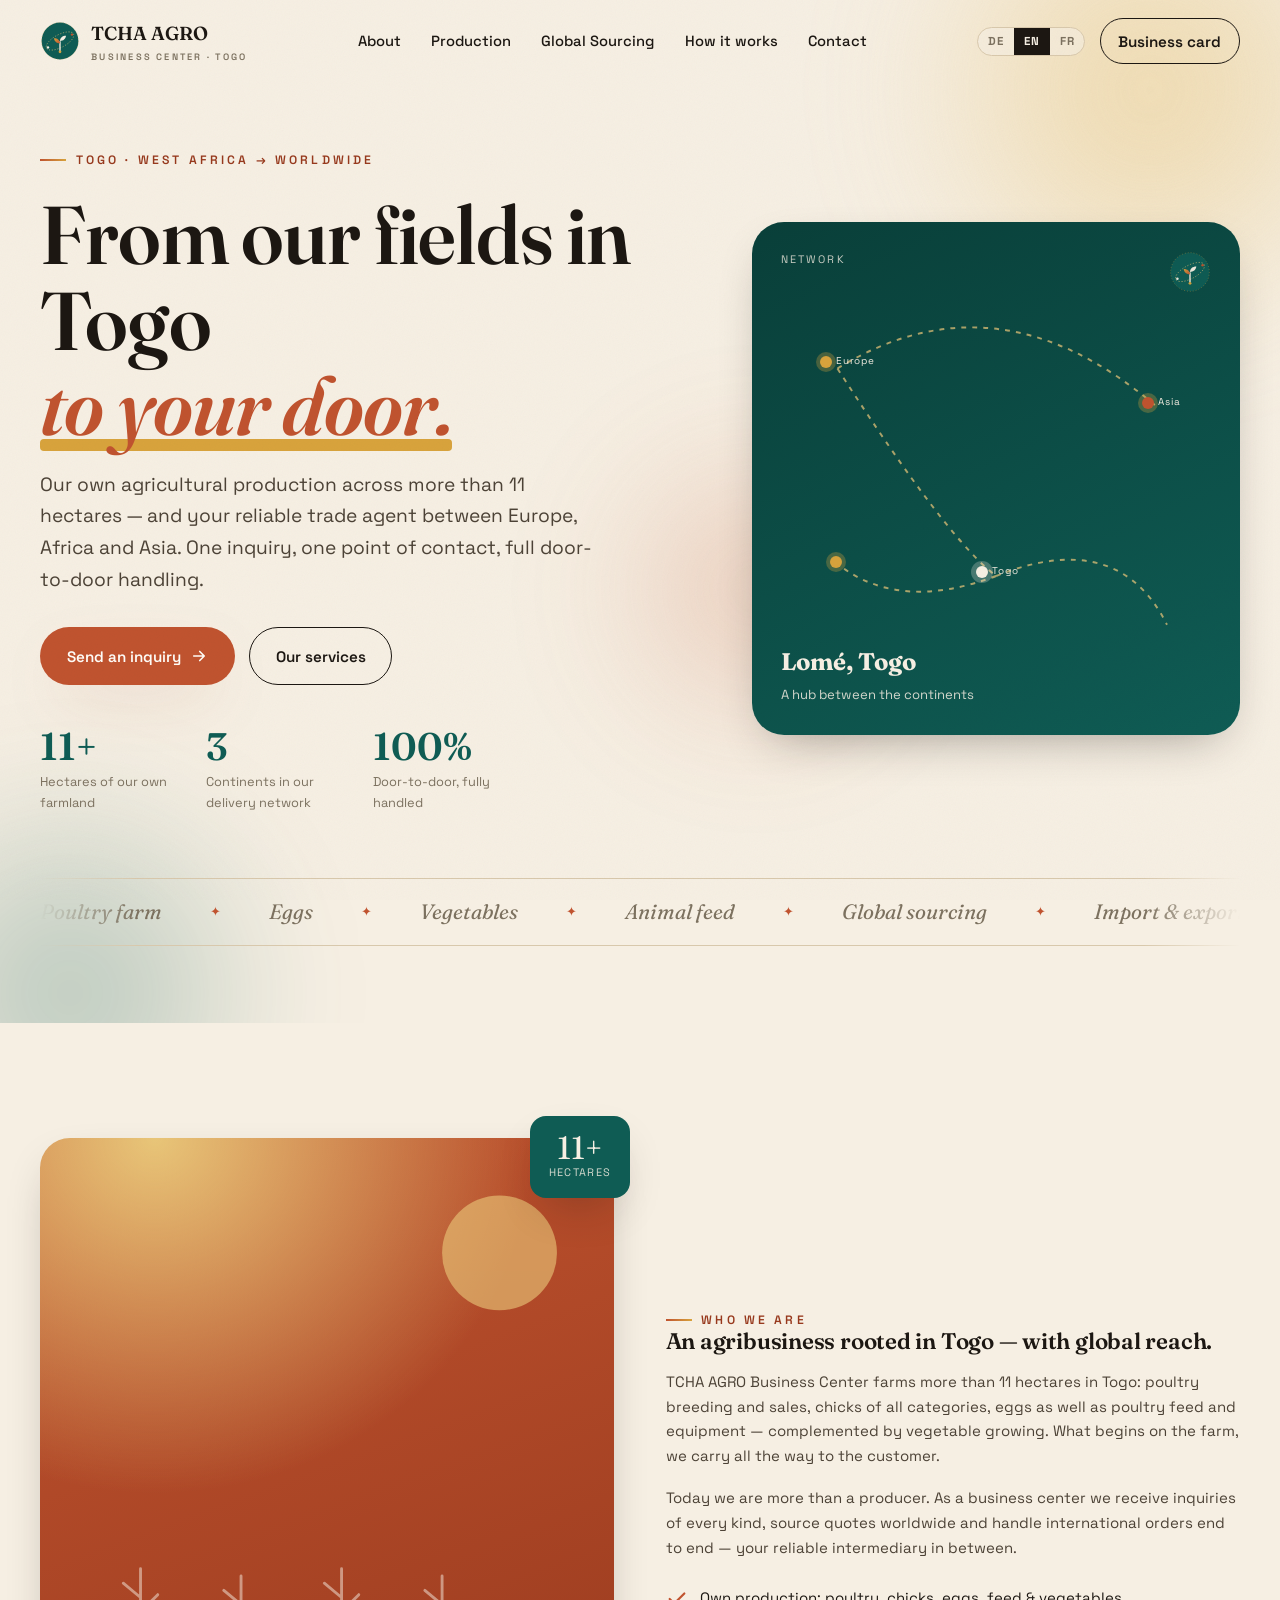
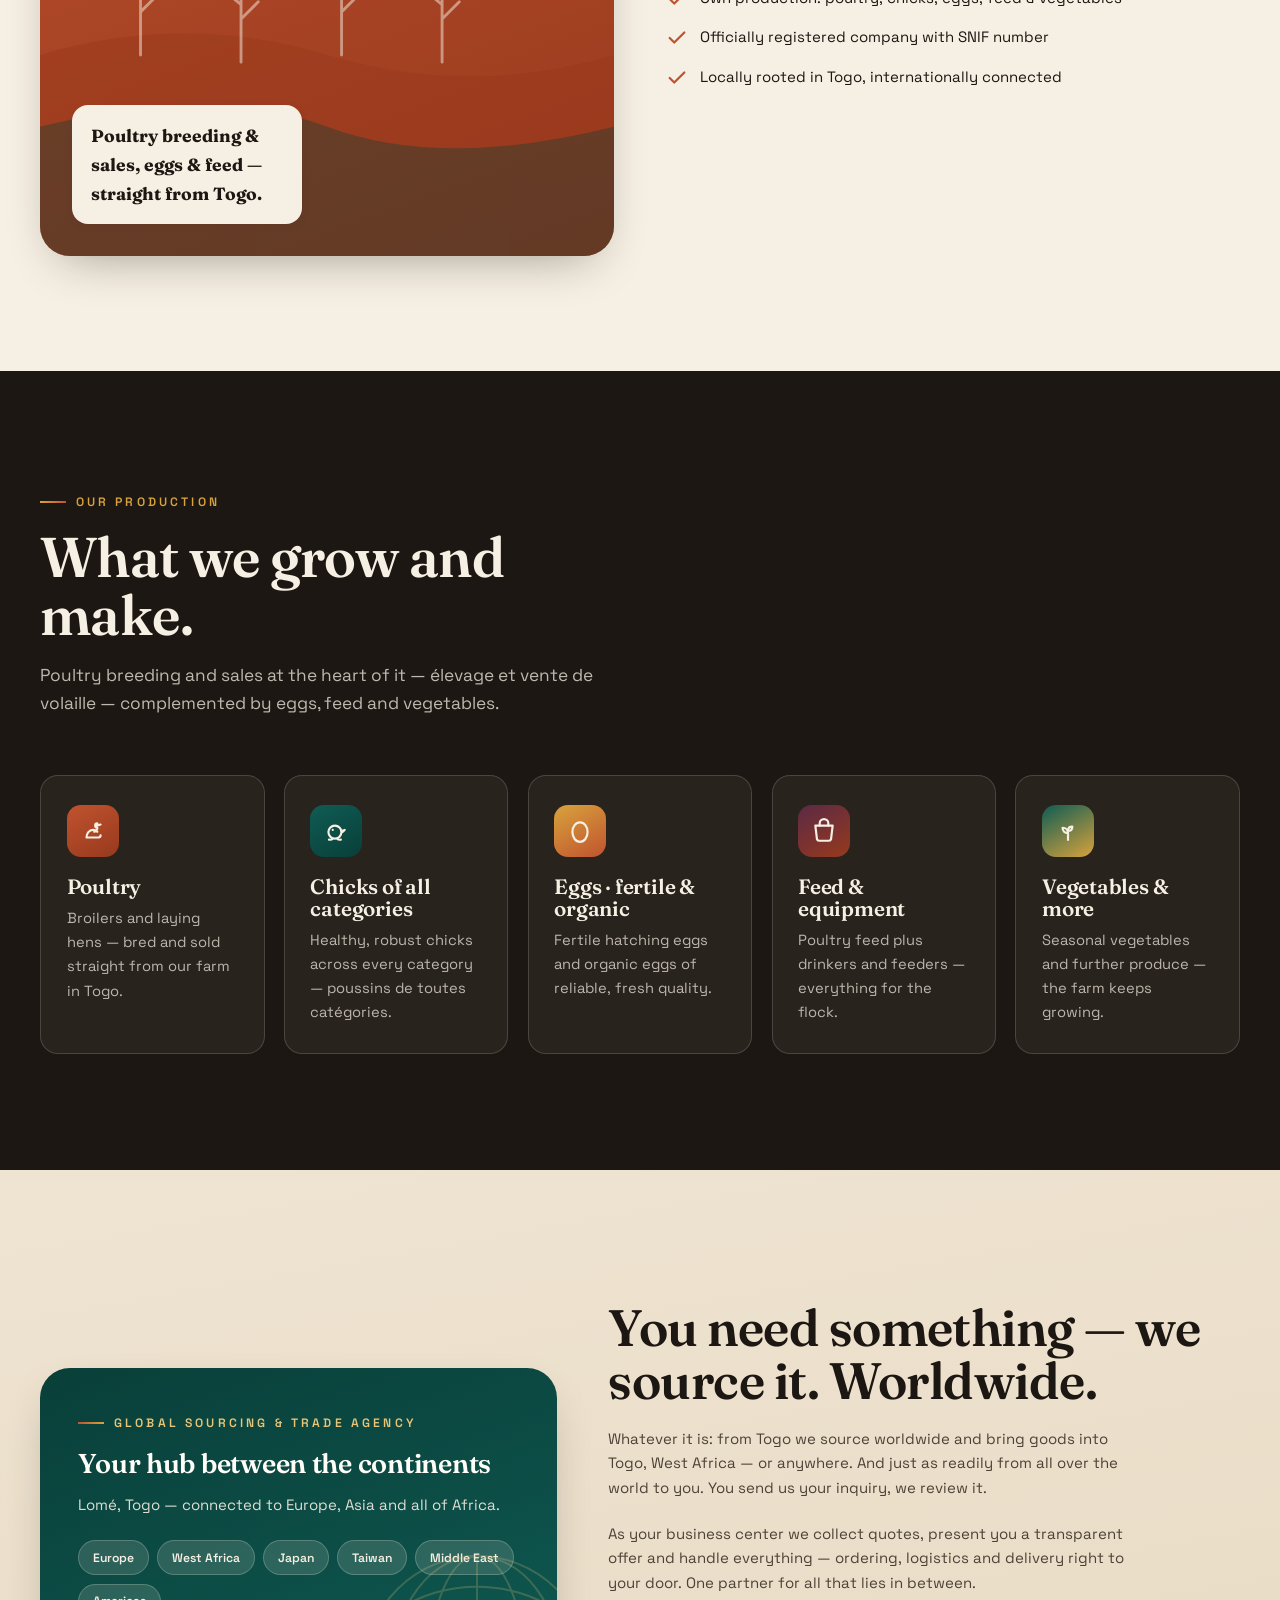
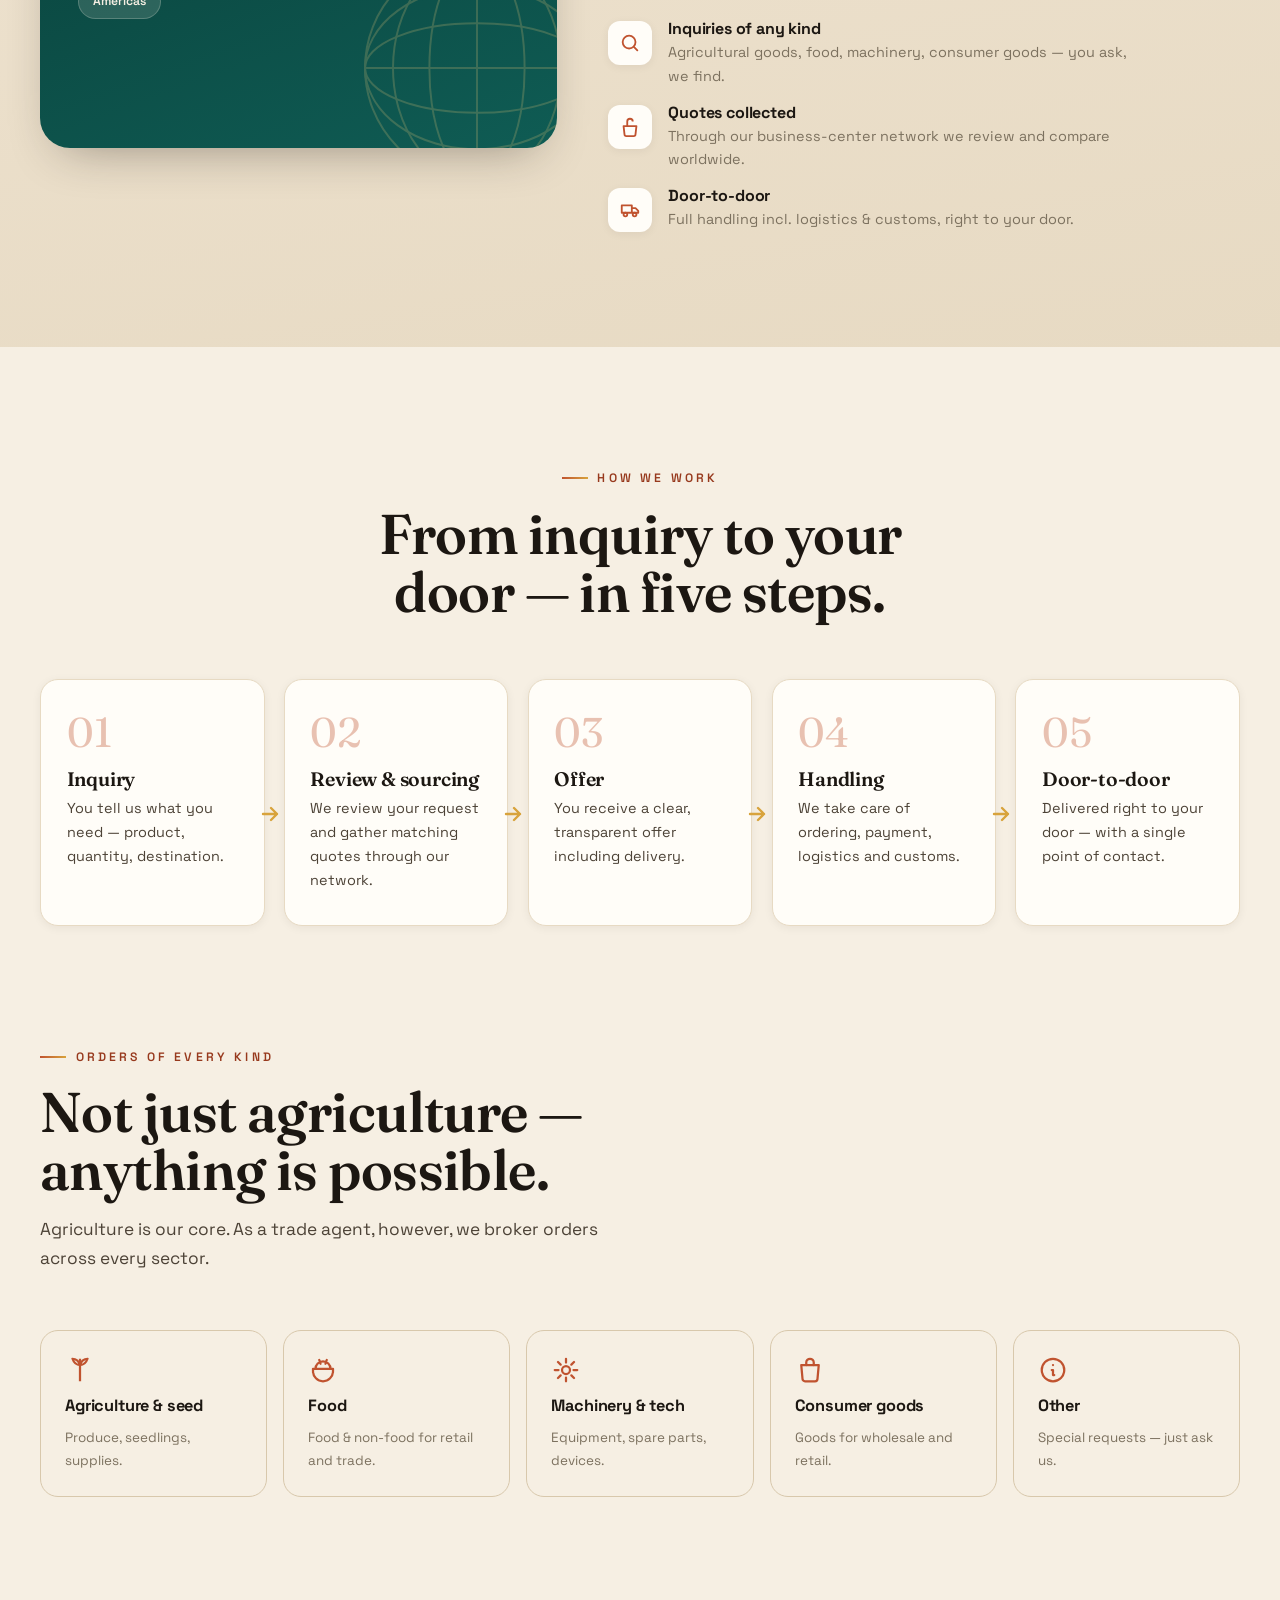
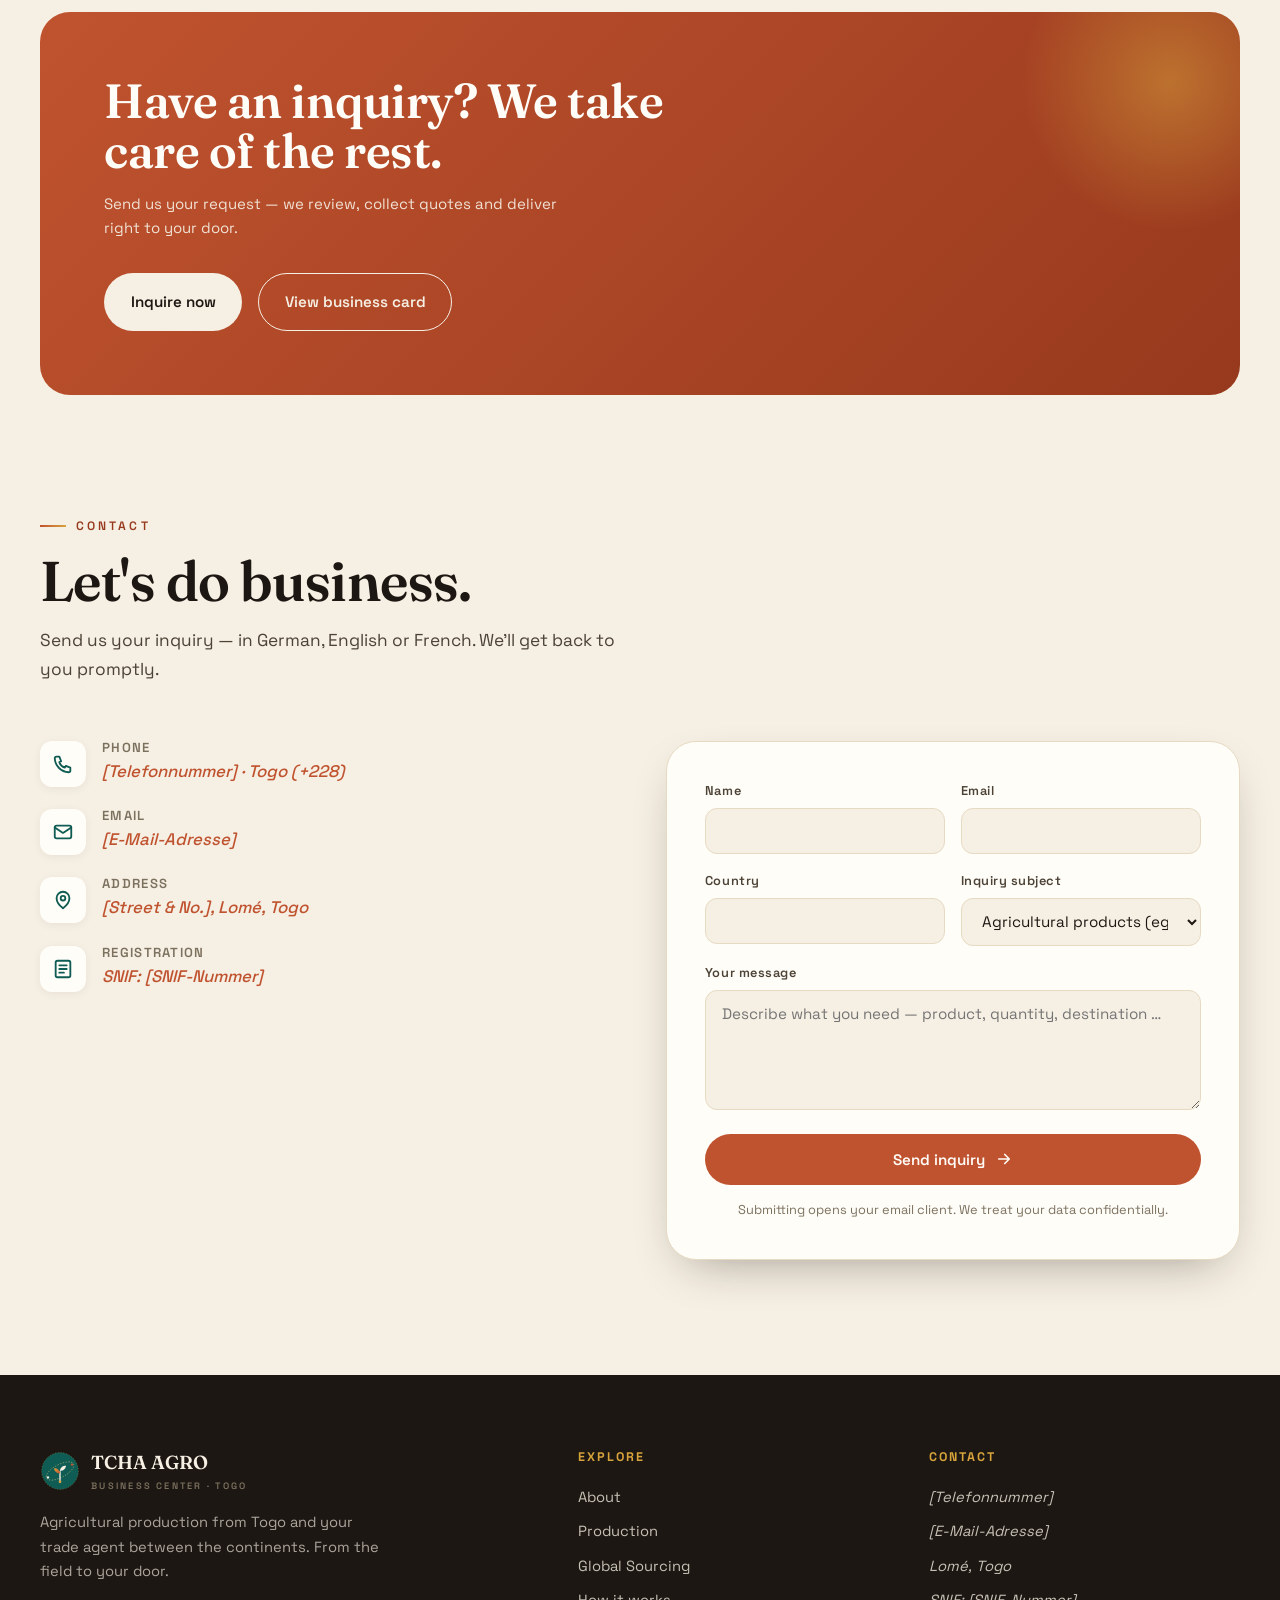
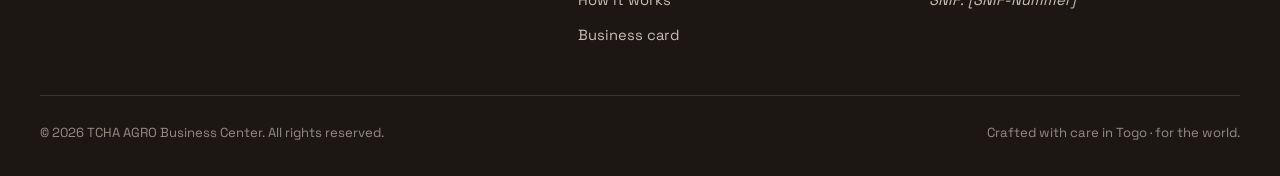
==== commit 61531c8d: "content: "HR" entfernen — Vermittlung als "Business Center" statt Untername Die internationale Hande" ====
--- a/index.html
+++ b/index.html
@@ -4,7 +4,7 @@
   <meta charset="UTF-8" />
   <meta name="viewport" content="width=device-width, initial-scale=1.0" />
   <title data-i18n-title="meta.title">TCHA AGRO Business Center — Vom Feld in Togo bis vor Ihre Tür</title>
-  <meta name="description" content="TCHA AGRO Business Center, Togo: Geflügelzucht & -verkauf (Brathähnchen, Legehennen, Küken, Eier, Futter) auf über 11 Hektar — und internationaler Handelsagent (Sparte HR Business Center). Weltweite Beschaffung & Door-to-Door von Togo in alle Welt und zurück." />
+  <meta name="description" content="TCHA AGRO Business Center, Togo: Geflügelzucht & -verkauf (Brathähnchen, Legehennen, Küken, Eier, Futter) auf über 11 Hektar — und internationaler Handelsagent. Als Business Center: weltweite Beschaffung & Door-to-Door von Togo in alle Welt und zurück." />
   <meta name="theme-color" content="#0f5c54" />
   <link rel="icon" href="assets/img/favicon.svg" type="image/svg+xml" />
   <link rel="apple-touch-icon" href="assets/img/favicon.svg" />
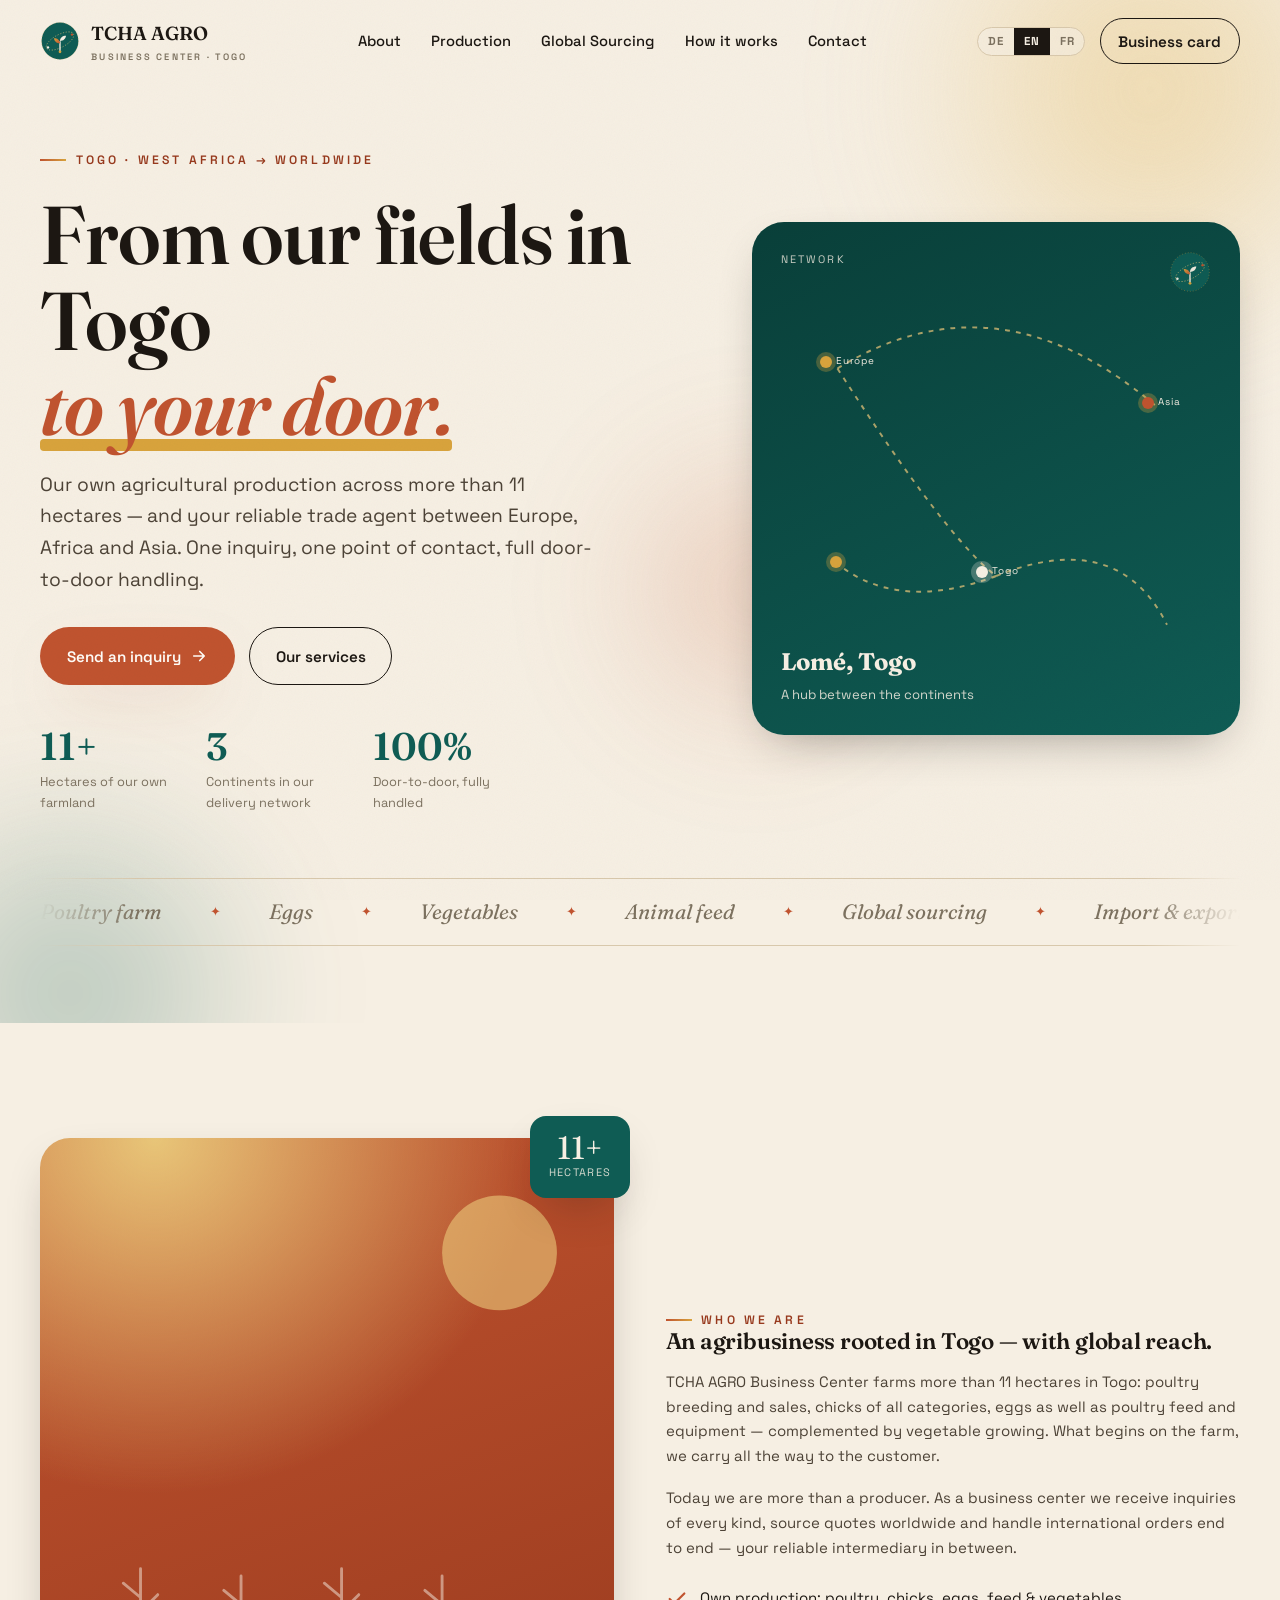
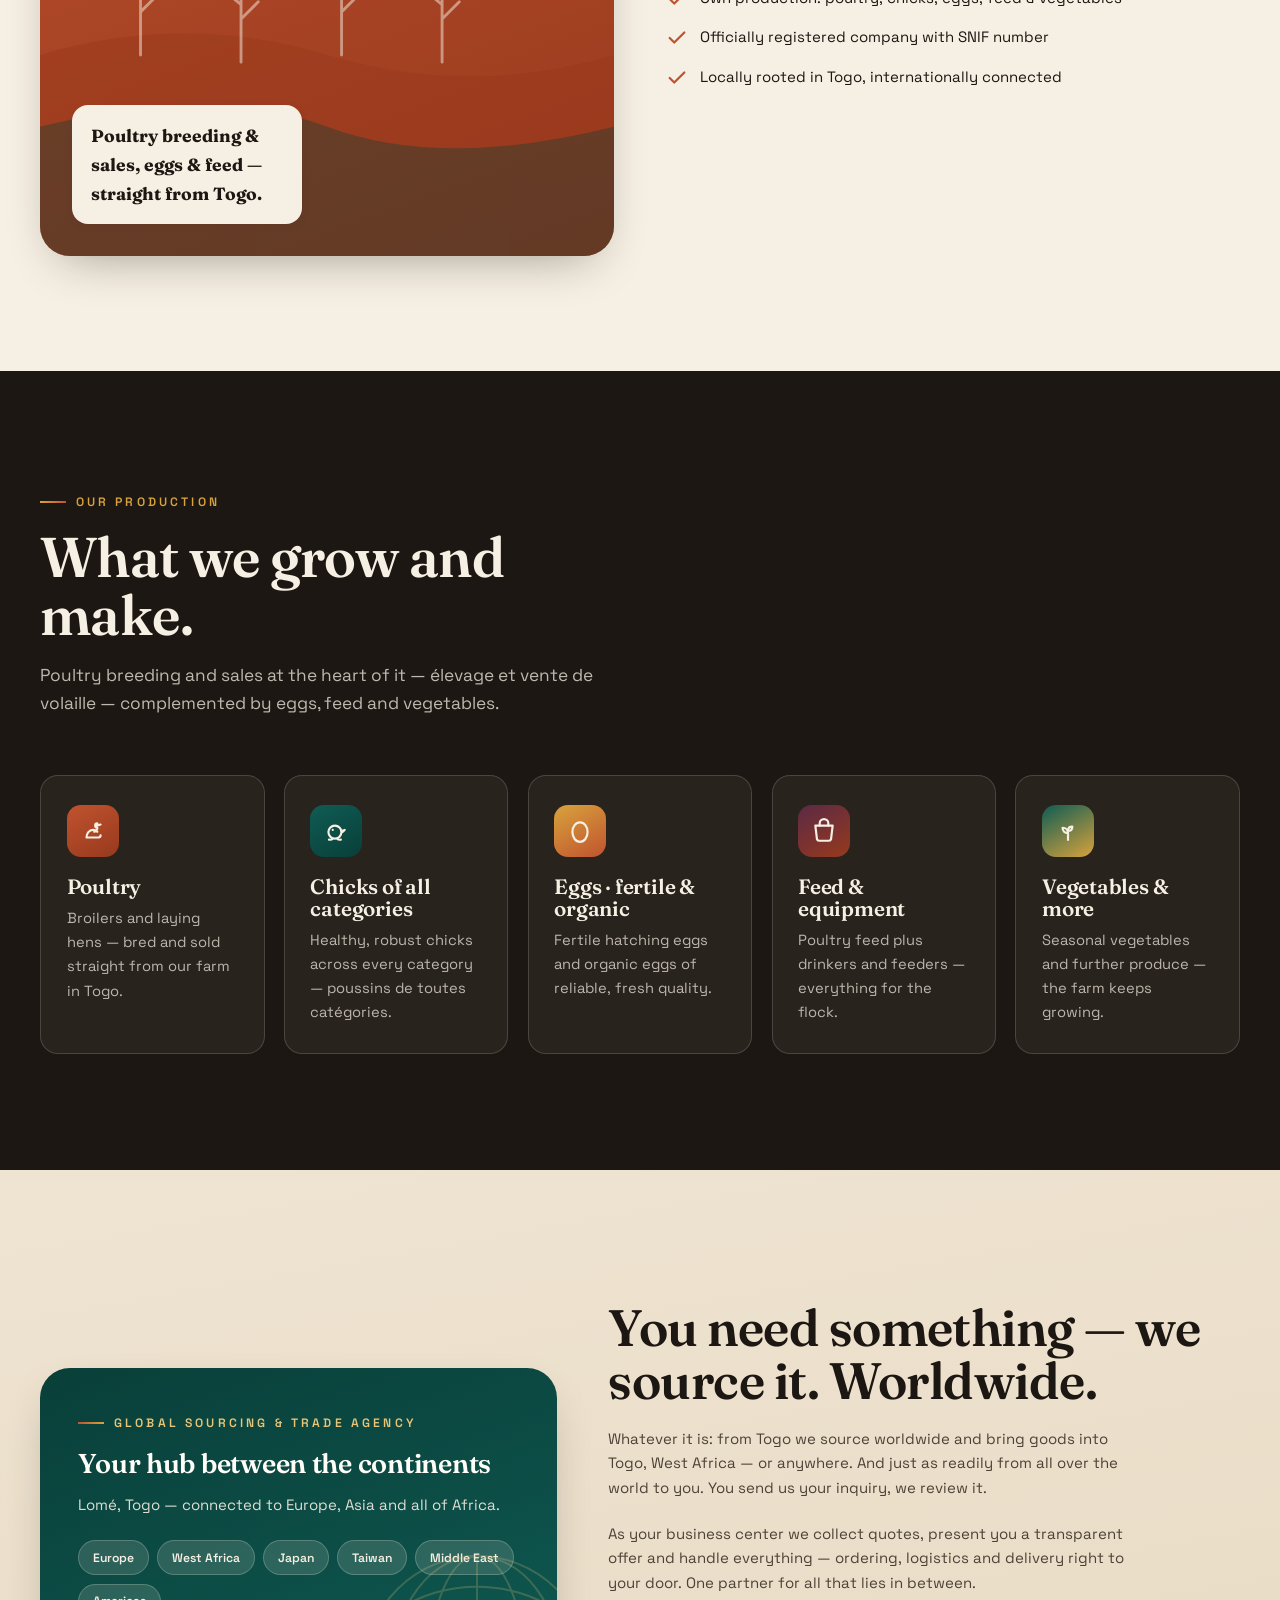
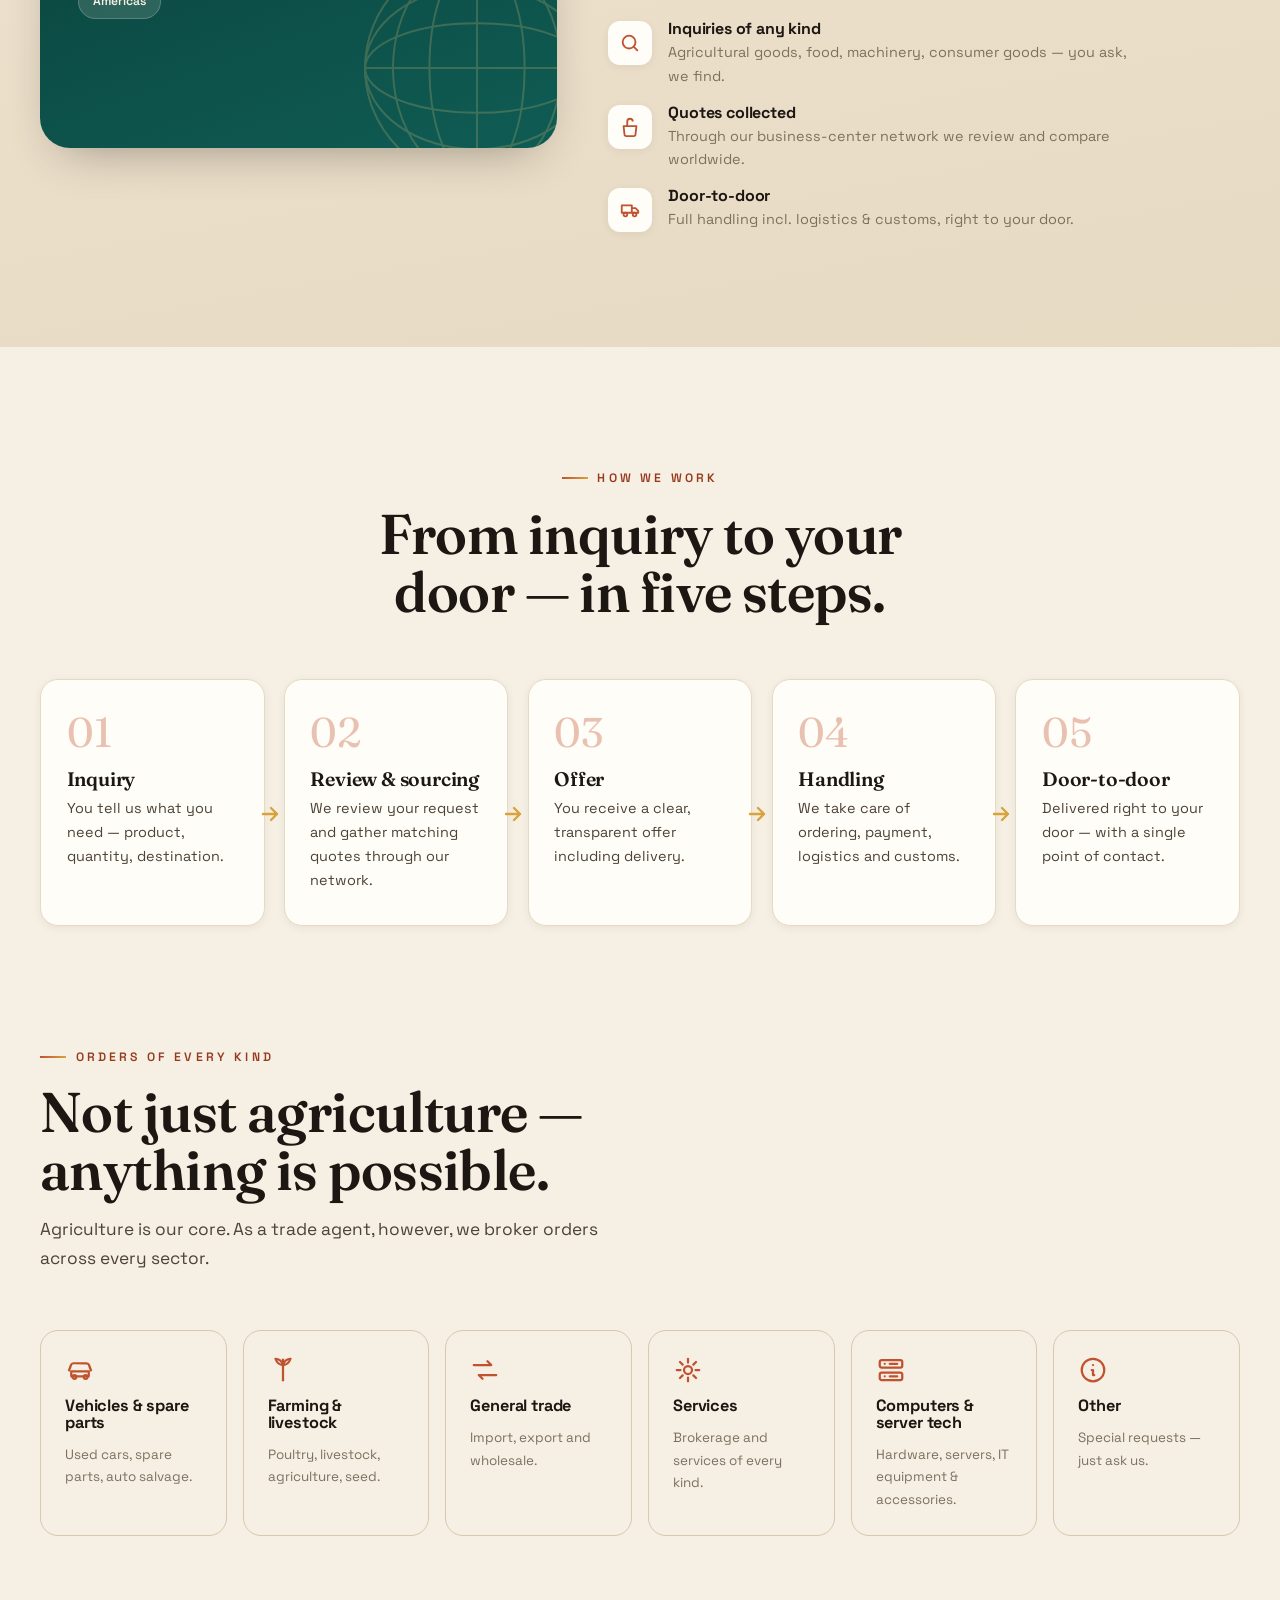
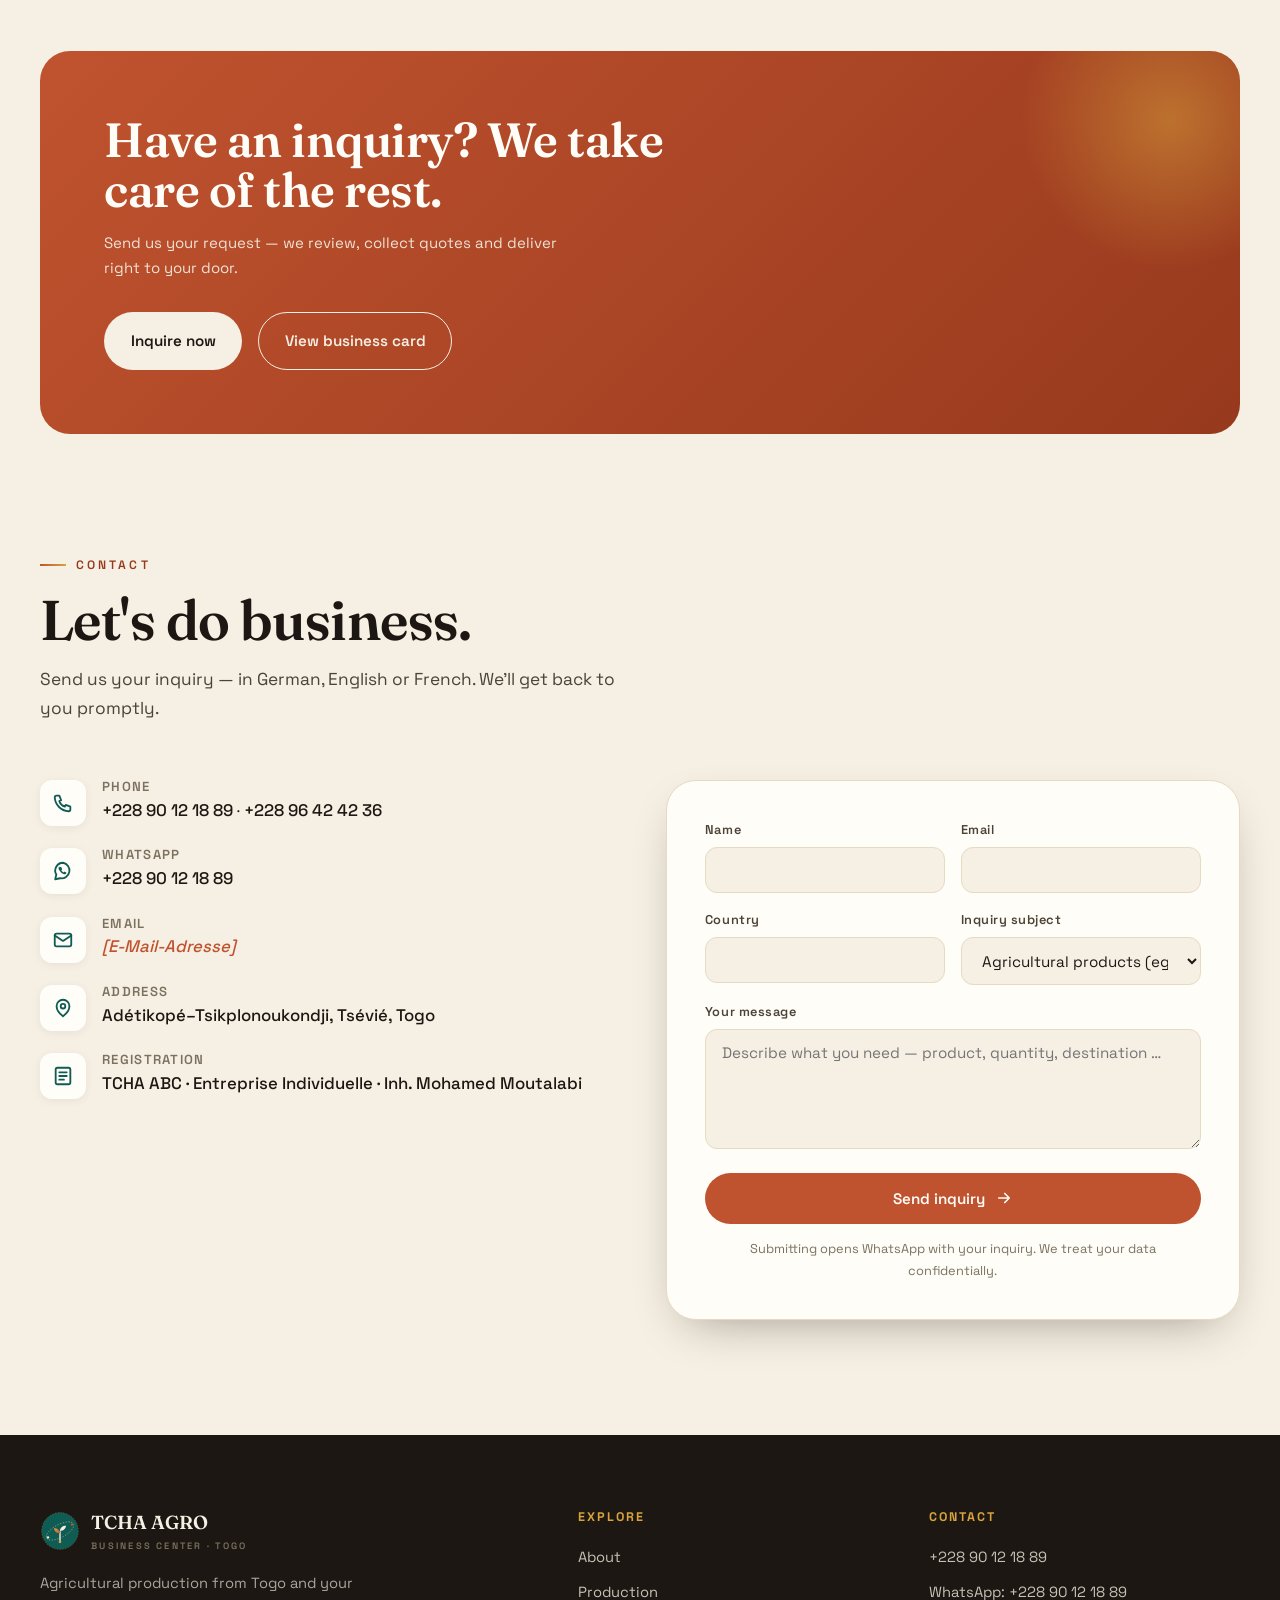
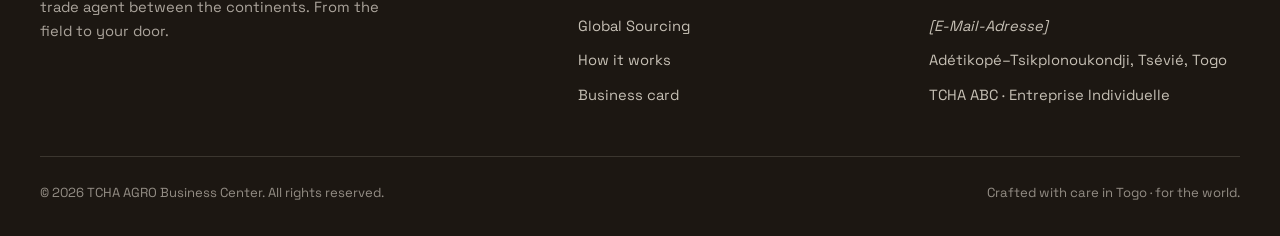
==== commit 0119b34e: "content: echte Firmendaten aus Handelsregister-Karte einbauen Aus "Carte Unique de Création d'Entrep" ====
--- a/index.html
+++ b/index.html
@@ -9,7 +9,7 @@
   <link rel="icon" href="assets/img/favicon.svg" type="image/svg+xml" />
   <link rel="apple-touch-icon" href="assets/img/favicon.svg" />
   <link rel="manifest" href="site.webmanifest" />
-  <link rel="canonical" href="https://rawkeep.github.io/abc/" />
+  <link rel="canonical" href="https://rawkeep.github.io/tcha-agro/" />
 
   <!-- Open Graph -->
   <meta property="og:type" content="website" />
@@ -290,10 +290,11 @@
           <p data-i18n="sec.lead">Unser Kerngeschäft ist die Landwirtschaft. Als Handelsagent vermitteln wir jedoch Aufträge jeder Branche.</p>
         </div>
         <div class="sectors">
-          <div class="sector" data-reveal><svg viewBox="0 0 24 24" fill="none" stroke="currentColor" stroke-width="1.8"><path d="M12 3v18M12 8c-3 0-5-2-6-5 3 0 5 2 6 5Zm0 0c3 0 5-2 6-5-3 0-5 2-6 5Z" stroke-linejoin="round"/></svg><h4 data-i18n="sec.s1t">Agrar & Saatgut</h4><p data-i18n="sec.s1p">Erzeugnisse, Setzlinge, Betriebsmittel.</p></div>
-          <div class="sector" data-reveal data-delay="1"><svg viewBox="0 0 24 24" fill="none" stroke="currentColor" stroke-width="1.8"><path d="M4 11h16M6 11a6 6 0 0 1 12 0M4 11v2a8 8 0 0 0 16 0v-2M9 4l1 3M15 4l-1 3" stroke-linecap="round" stroke-linejoin="round"/></svg><h4 data-i18n="sec.s2t">Lebensmittel</h4><p data-i18n="sec.s2p">Food & Non-Food für Handel und Gewerbe.</p></div>
-          <div class="sector" data-reveal data-delay="2"><svg viewBox="0 0 24 24" fill="none" stroke="currentColor" stroke-width="1.8"><circle cx="12" cy="12" r="3.2"/><path d="M12 3v3M12 18v3M3 12h3M18 12h3M5.6 5.6l2.1 2.1M16.3 16.3l2.1 2.1M18.4 5.6l-2.1 2.1M7.7 16.3l-2.1 2.1" stroke-linecap="round"/></svg><h4 data-i18n="sec.s3t">Maschinen & Technik</h4><p data-i18n="sec.s3p">Ausrüstung, Ersatzteile, Geräte.</p></div>
-          <div class="sector" data-reveal data-delay="3"><svg viewBox="0 0 24 24" fill="none" stroke="currentColor" stroke-width="1.8"><path d="M5 8h14l-1 11a2 2 0 0 1-2 2H8a2 2 0 0 1-2-2L5 8Z" stroke-linejoin="round"/><path d="M9 8V6a3 3 0 0 1 6 0v2" stroke-linecap="round"/></svg><h4 data-i18n="sec.s4t">Konsumgüter</h4><p data-i18n="sec.s4p">Waren für Groß- und Einzelhandel.</p></div>
+          <div class="sector" data-reveal><svg viewBox="0 0 24 24" fill="none" stroke="currentColor" stroke-width="1.8"><path d="M3 13l1.8-5a2 2 0 0 1 1.9-1.4h10.6a2 2 0 0 1 1.9 1.4L21 13M5 13h14v4H5z" stroke-linejoin="round"/><circle cx="7.5" cy="17.5" r="1.5"/><circle cx="16.5" cy="17.5" r="1.5"/></svg><h4 data-i18n="sec.s1t">Fahrzeuge & Ersatzteile</h4><p data-i18n="sec.s1p">Gebrauchtwagen, Pièces détachées, Casse auto.</p></div>
+          <div class="sector" data-reveal data-delay="1"><svg viewBox="0 0 24 24" fill="none" stroke="currentColor" stroke-width="1.8"><path d="M12 3v18M12 8c-3 0-5-2-6-5 3 0 5 2 6 5Zm0 0c3 0 5-2 6-5-3 0-5 2-6 5Z" stroke-linejoin="round"/></svg><h4 data-i18n="sec.s2t">Agrar & Tierzucht</h4><p data-i18n="sec.s2p">Geflügel, Élevage, Landwirtschaft, Saatgut.</p></div>
+          <div class="sector" data-reveal data-delay="2"><svg viewBox="0 0 24 24" fill="none" stroke="currentColor" stroke-width="1.8"><path d="M3 8h14l-3-3M21 16H7l3 3" stroke-linecap="round" stroke-linejoin="round"/></svg><h4 data-i18n="sec.s3t">Handel allgemein</h4><p data-i18n="sec.s3p">Commerce général — Im- & Export, Großhandel.</p></div>
+          <div class="sector" data-reveal data-delay="3"><svg viewBox="0 0 24 24" fill="none" stroke="currentColor" stroke-width="1.8"><circle cx="12" cy="12" r="3.2"/><path d="M12 3v3M12 18v3M3 12h3M18 12h3M5.6 5.6l2.1 2.1M16.3 16.3l2.1 2.1M18.4 5.6l-2.1 2.1M7.7 16.3l-2.1 2.1" stroke-linecap="round"/></svg><h4 data-i18n="sec.s4t">Dienstleistungen</h4><p data-i18n="sec.s4p">Prestations de services — Vermittlung aller Art.</p></div>
+          <div class="sector" data-reveal data-delay="4"><svg viewBox="0 0 24 24" fill="none" stroke="currentColor" stroke-width="1.8"><rect x="3" y="4" width="18" height="6" rx="1.5"/><rect x="3" y="14" width="18" height="6" rx="1.5"/><path d="M7 7h.01M7 17h.01M11 7h6M11 17h6" stroke-linecap="round"/></svg><h4 data-i18n="sec.s6t">Computer & Servertechnik</h4><p data-i18n="sec.s6p">Hardware, Server, IT-Ausrüstung & Zubehör.</p></div>
           <div class="sector" data-reveal data-delay="4"><svg viewBox="0 0 24 24" fill="none" stroke="currentColor" stroke-width="1.8"><circle cx="12" cy="12" r="9"/><path d="M12 8h.01M11 12h1v4h1" stroke-linecap="round" stroke-linejoin="round"/></svg><h4 data-i18n="sec.s5t">Sonstiges</h4><p data-i18n="sec.s5p">Spezialanfragen — fragen Sie uns einfach.</p></div>
         </div>
       </div>
@@ -325,7 +326,11 @@
           <div class="contact-info" data-reveal>
             <div class="contact-item">
               <div class="ci"><svg viewBox="0 0 24 24" fill="none" stroke="currentColor" stroke-width="2"><path d="M5 4h3l2 5-2 1c1 3 3 5 6 6l1-2 5 2v3a2 2 0 0 1-2 2A16 16 0 0 1 3 6a2 2 0 0 1 2-2Z" stroke-linejoin="round"/></svg></div>
-              <div><h4 data-i18n="contact.phone">Telefon</h4><a href="tel:+228" class="ph">[Telefonnummer] · Togo (+228)</a></div>
+              <div><h4 data-i18n="contact.phone">Telefon</h4><a href="tel:+22890121889">+228 90 12 18 89</a> · <a href="tel:+22896424236">+228 96 42 42 36</a></div>
+            </div>
+            <div class="contact-item">
+              <div class="ci"><svg viewBox="0 0 24 24" fill="none" stroke="currentColor" stroke-width="2"><path d="M12 3a8.5 8.5 0 0 0-7.3 12.8L3.5 21l5.4-1.1A8.5 8.5 0 1 0 12 3Z" stroke-linejoin="round"/><path d="M8.5 8.2c.2-.5.4-.5.7-.5h.5c.2 0 .4 0 .6.5l.7 1.6c.1.2 0 .4-.1.5l-.5.6c-.1.1-.2.3-.1.5.3.6 1.4 1.7 2.1 2 .2.1.4.1.5 0l.6-.6c.2-.2.3-.2.5-.1l1.5.8c.2.1.3.3.3.5 0 .6-.4 1.2-.9 1.4-.7.3-1.4.3-3-.4-2-.9-3.4-3-3.7-3.5-.3-.5-1-1.5-1-2.6 0-1 .5-1.5.7-1.7Z" fill="currentColor" stroke="none"/></svg></div>
+              <div><h4>WhatsApp</h4><a href="https://wa.me/22890121889" target="_blank" rel="noopener">+228 90 12 18 89</a></div>
             </div>
             <div class="contact-item">
               <div class="ci"><svg viewBox="0 0 24 24" fill="none" stroke="currentColor" stroke-width="2"><rect x="3" y="5" width="18" height="14" rx="2"/><path d="m3 7 9 6 9-6" stroke-linecap="round" stroke-linejoin="round"/></svg></div>
@@ -333,15 +338,15 @@
             </div>
             <div class="contact-item">
               <div class="ci"><svg viewBox="0 0 24 24" fill="none" stroke="currentColor" stroke-width="2"><path d="M12 21s7-5.5 7-11a7 7 0 1 0-14 0c0 5.5 7 11 7 11Z" stroke-linejoin="round"/><circle cx="12" cy="10" r="2.5"/></svg></div>
-              <div><h4 data-i18n="contact.address">Adresse</h4><span class="ph" data-i18n="contact.addressval">[Straße & Nr.], Lomé, Togo</span></div>
+              <div><h4 data-i18n="contact.address">Adresse</h4><span data-i18n="contact.addressval">Adétikopé–Tsikplonoukondji, Tsévié, Togo</span></div>
             </div>
             <div class="contact-item">
               <div class="ci"><svg viewBox="0 0 24 24" fill="none" stroke="currentColor" stroke-width="2"><rect x="4" y="3" width="16" height="18" rx="2"/><path d="M8 8h8M8 12h8M8 16h5" stroke-linecap="round"/></svg></div>
-              <div><h4 data-i18n="contact.reg">Registrierung</h4><span class="ph">SNIF: [SNIF-Nummer]</span></div>
-            </div>
-          </div>
-
-          <form class="form" id="inquiry-form" data-email="[E-Mail]" data-reveal data-delay="1">
+              <div><h4 data-i18n="contact.reg">Registrierung</h4><span>TCHA ABC · Entreprise Individuelle · Inh. Mohamed Moutalabi</span></div>
+            </div>
+          </div>
+
+          <form class="form" id="inquiry-form" data-whatsapp="22890121889" data-email="[E-Mail]" data-reveal data-delay="1">
             <div class="form-row two">
               <div class="field"><label data-i18n="contact.f.name">Name</label><input type="text" name="name" required /></div>
               <div class="field"><label data-i18n="contact.f.email">E-Mail</label><input type="email" name="email" required /></div>
@@ -389,10 +394,11 @@
         <div>
           <h5 data-i18n="footer.contact">Kontakt</h5>
           <ul>
-            <li><span class="ph">[Telefonnummer]</span></li>
+            <li><a href="tel:+22890121889">+228 90 12 18 89</a></li>
+            <li><a href="https://wa.me/22890121889" target="_blank" rel="noopener">WhatsApp: +228 90 12 18 89</a></li>
             <li><span class="ph">[E-Mail-Adresse]</span></li>
-            <li><span class="ph">Lomé, Togo</span></li>
-            <li><span class="ph">SNIF: [SNIF-Nummer]</span></li>
+            <li><span>Adétikopé–Tsikplonoukondji, Tsévié, Togo</span></li>
+            <li><span>TCHA ABC · Entreprise Individuelle</span></li>
           </ul>
         </div>
       </div>
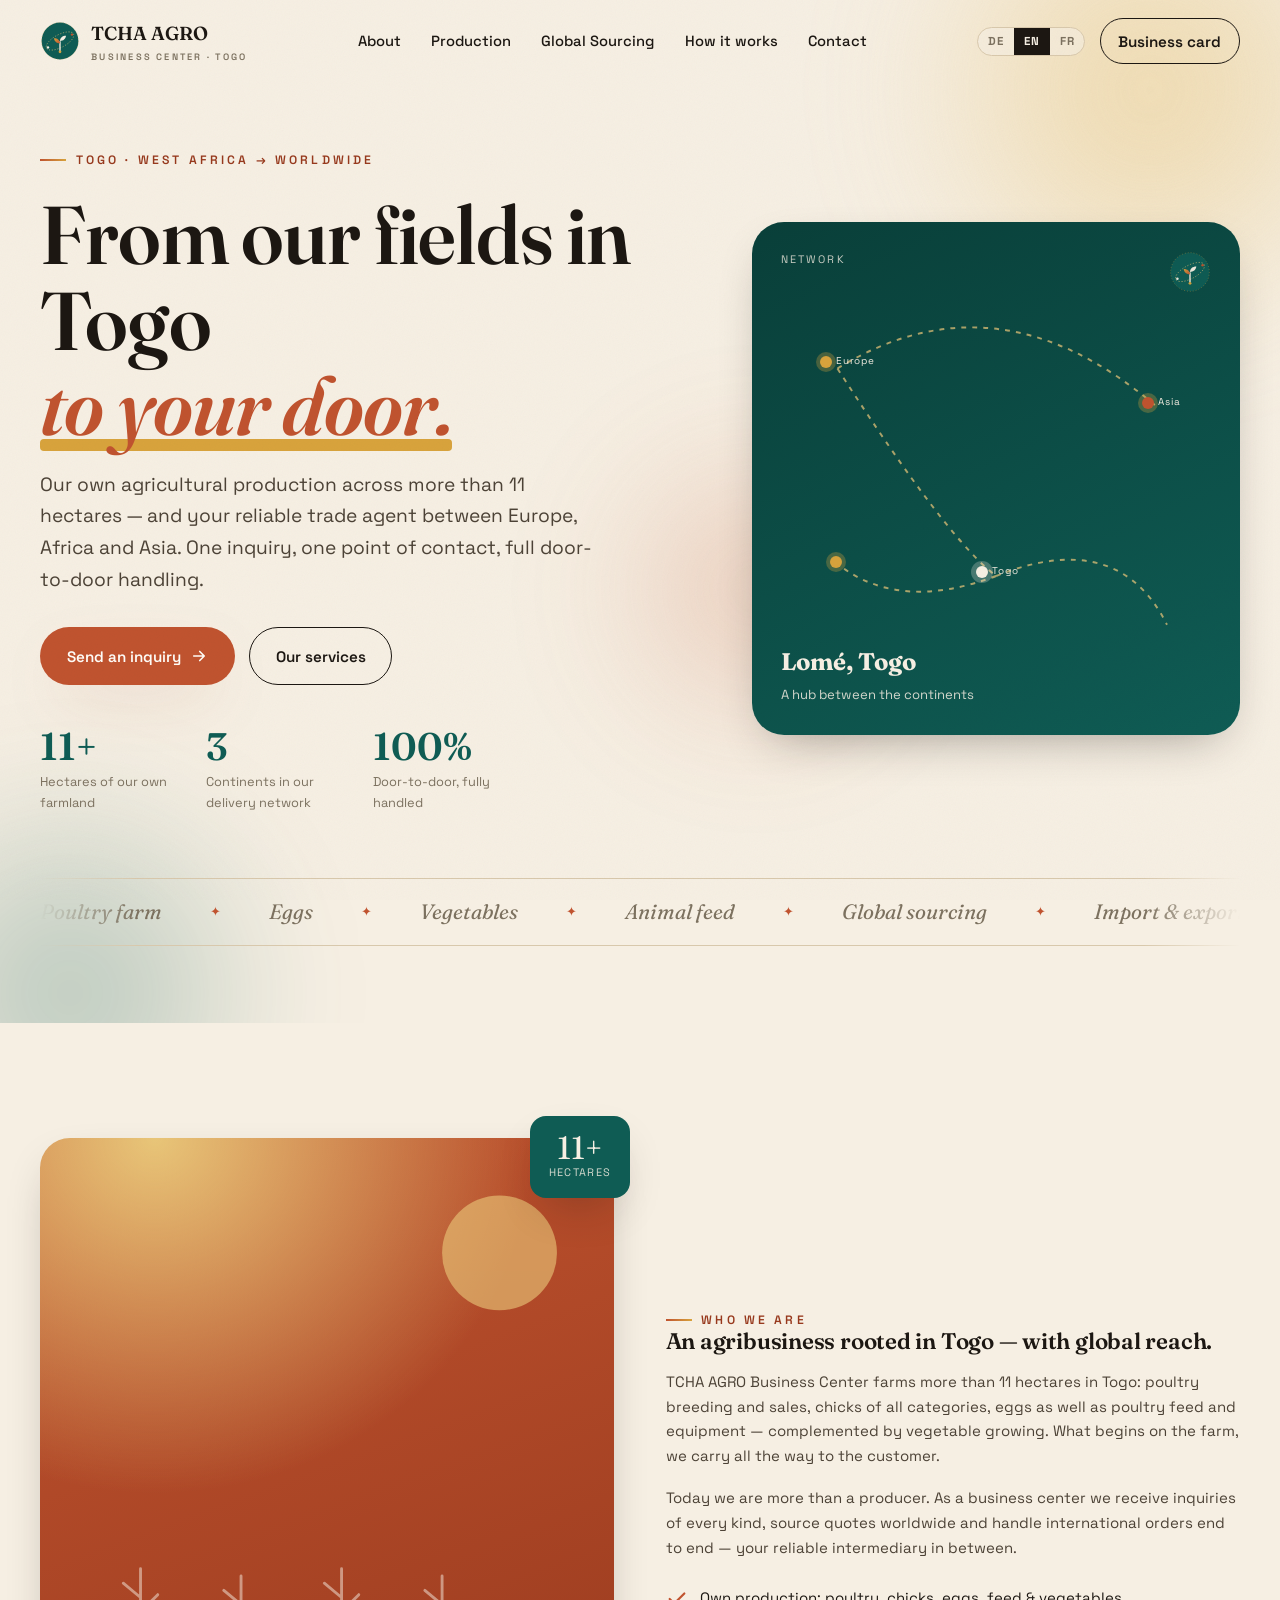
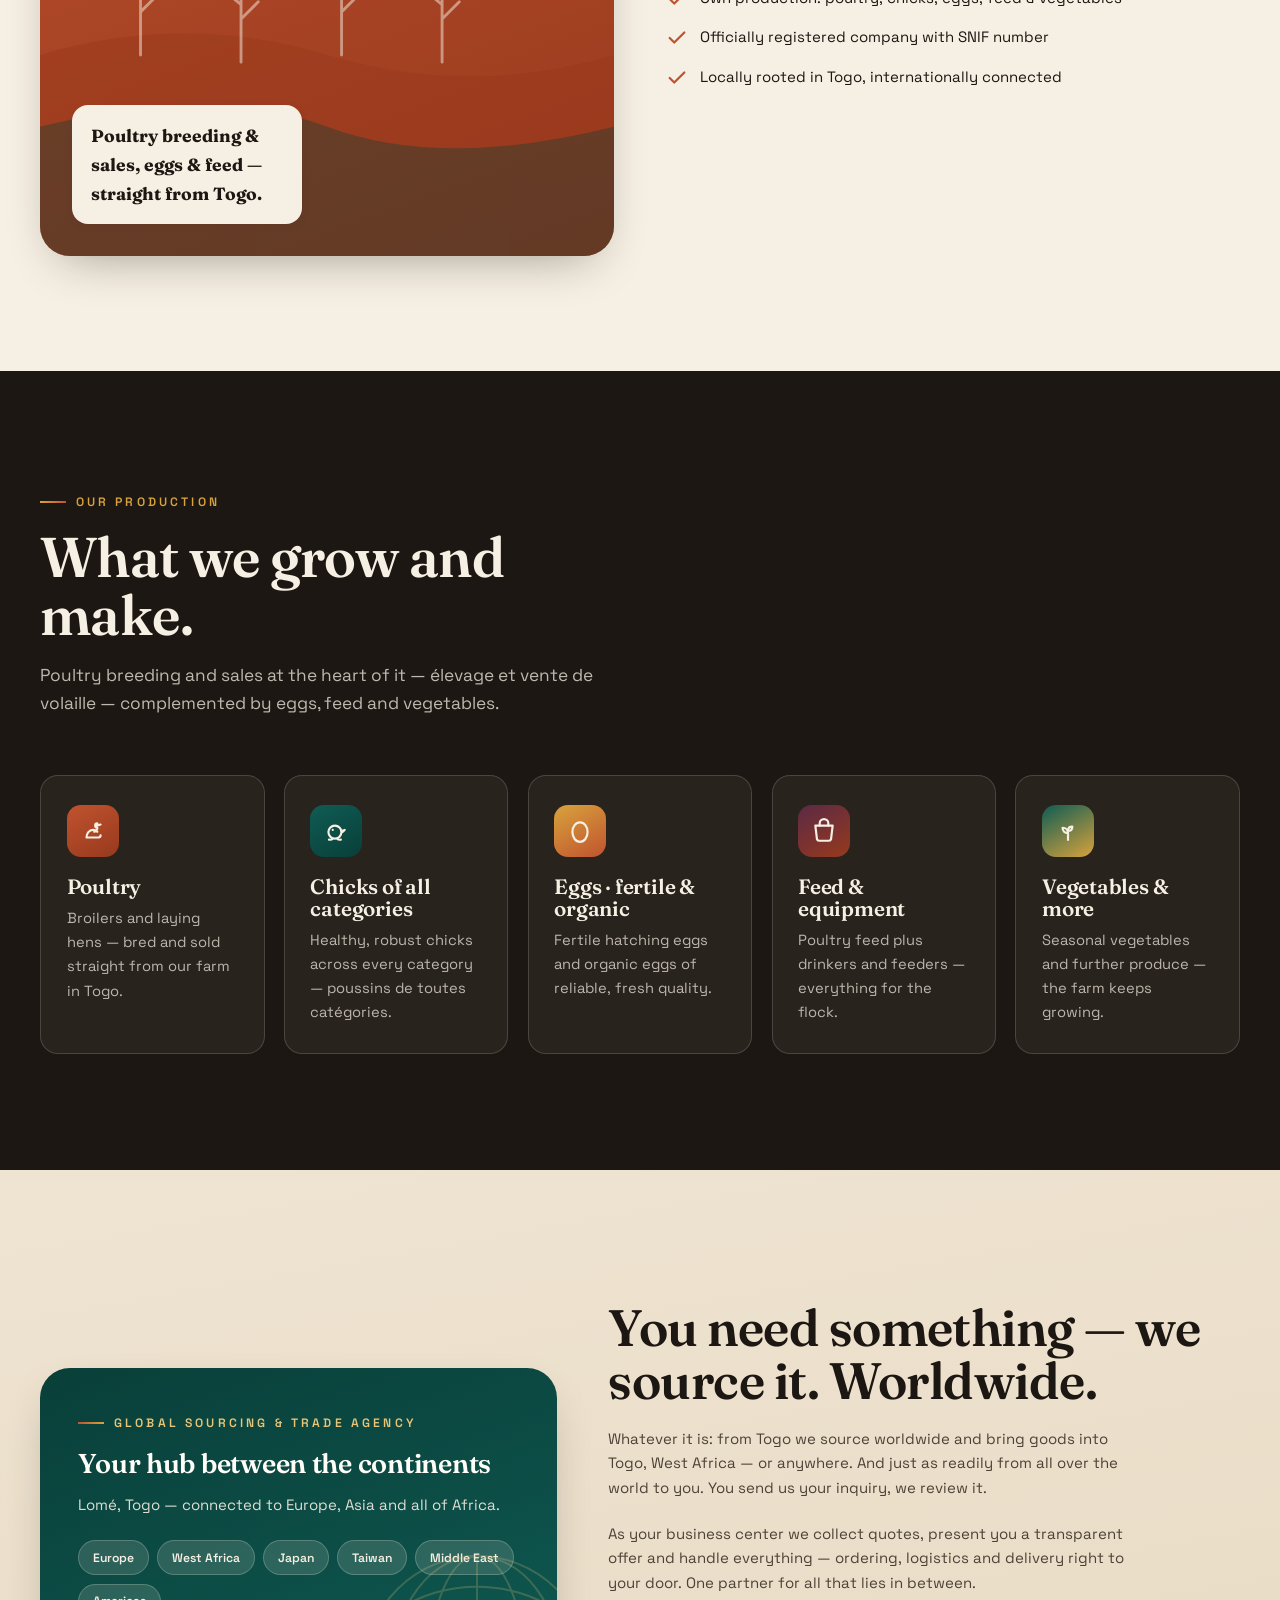
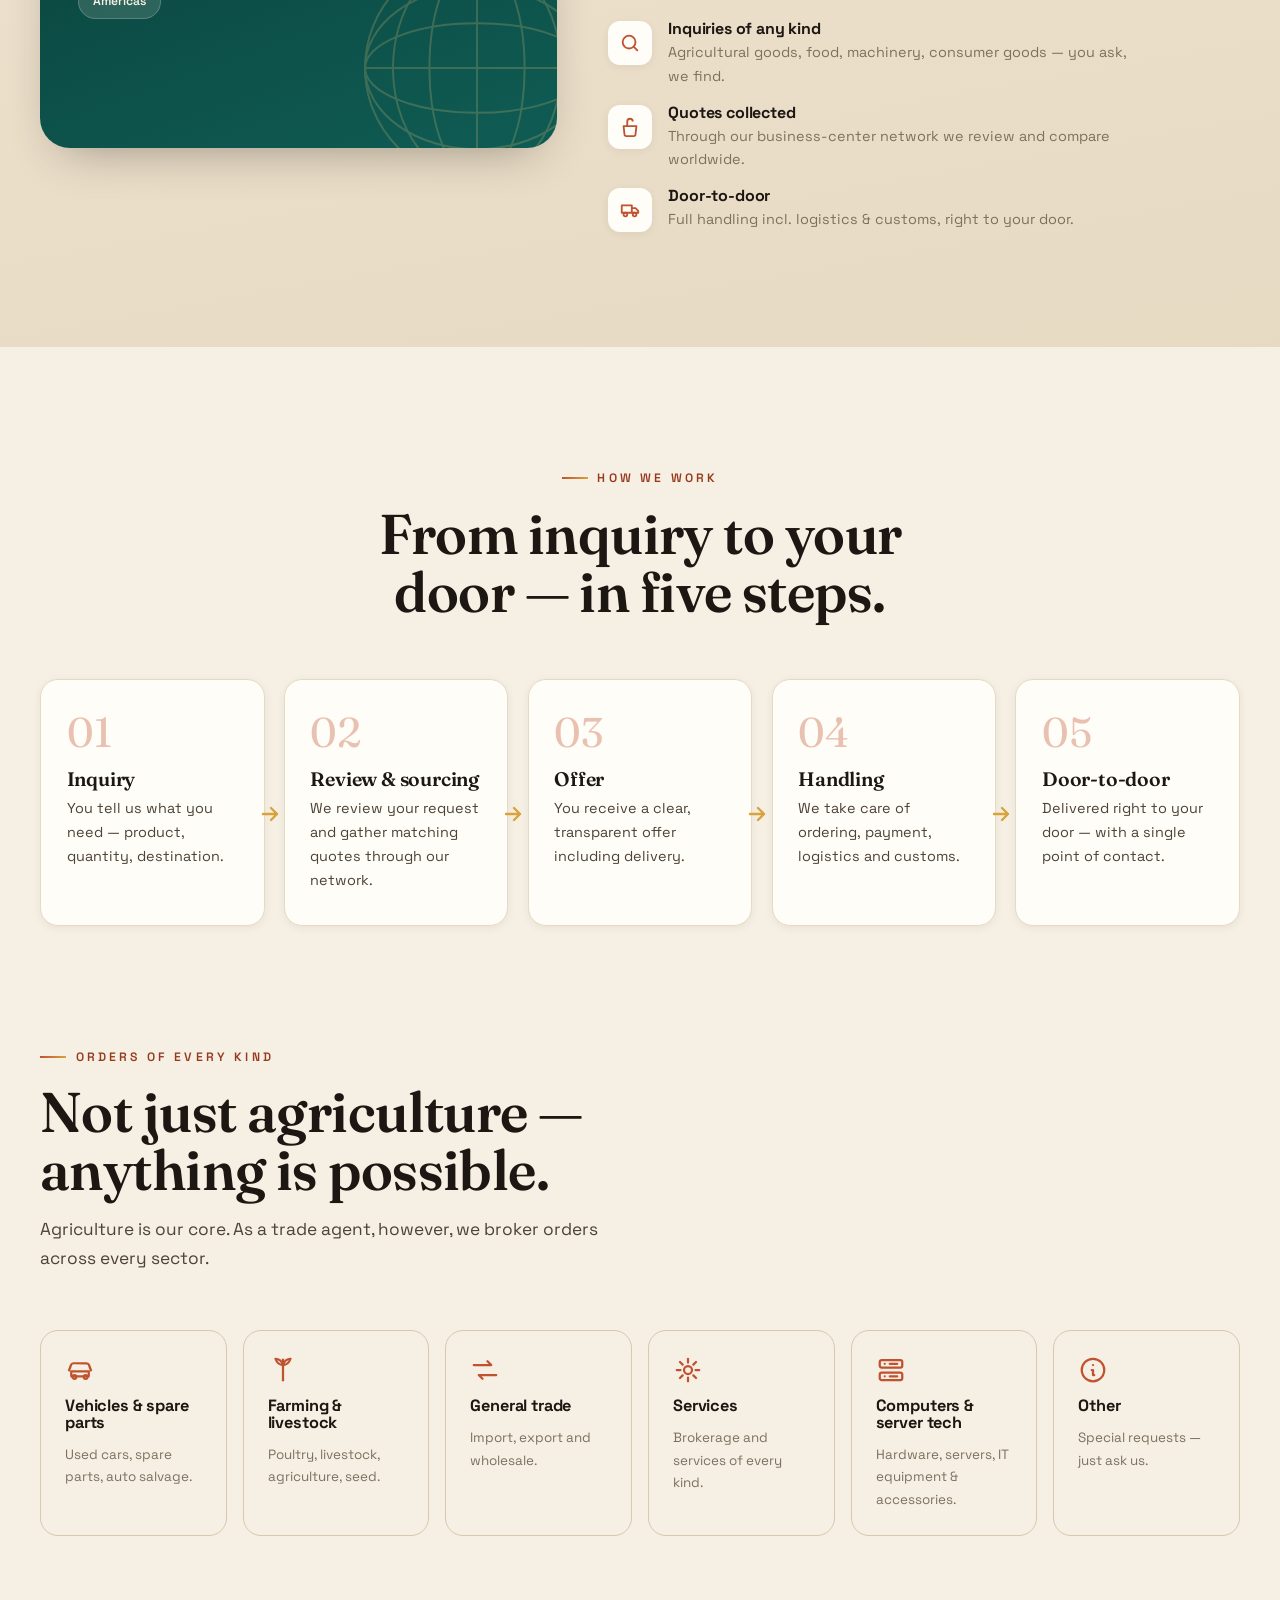
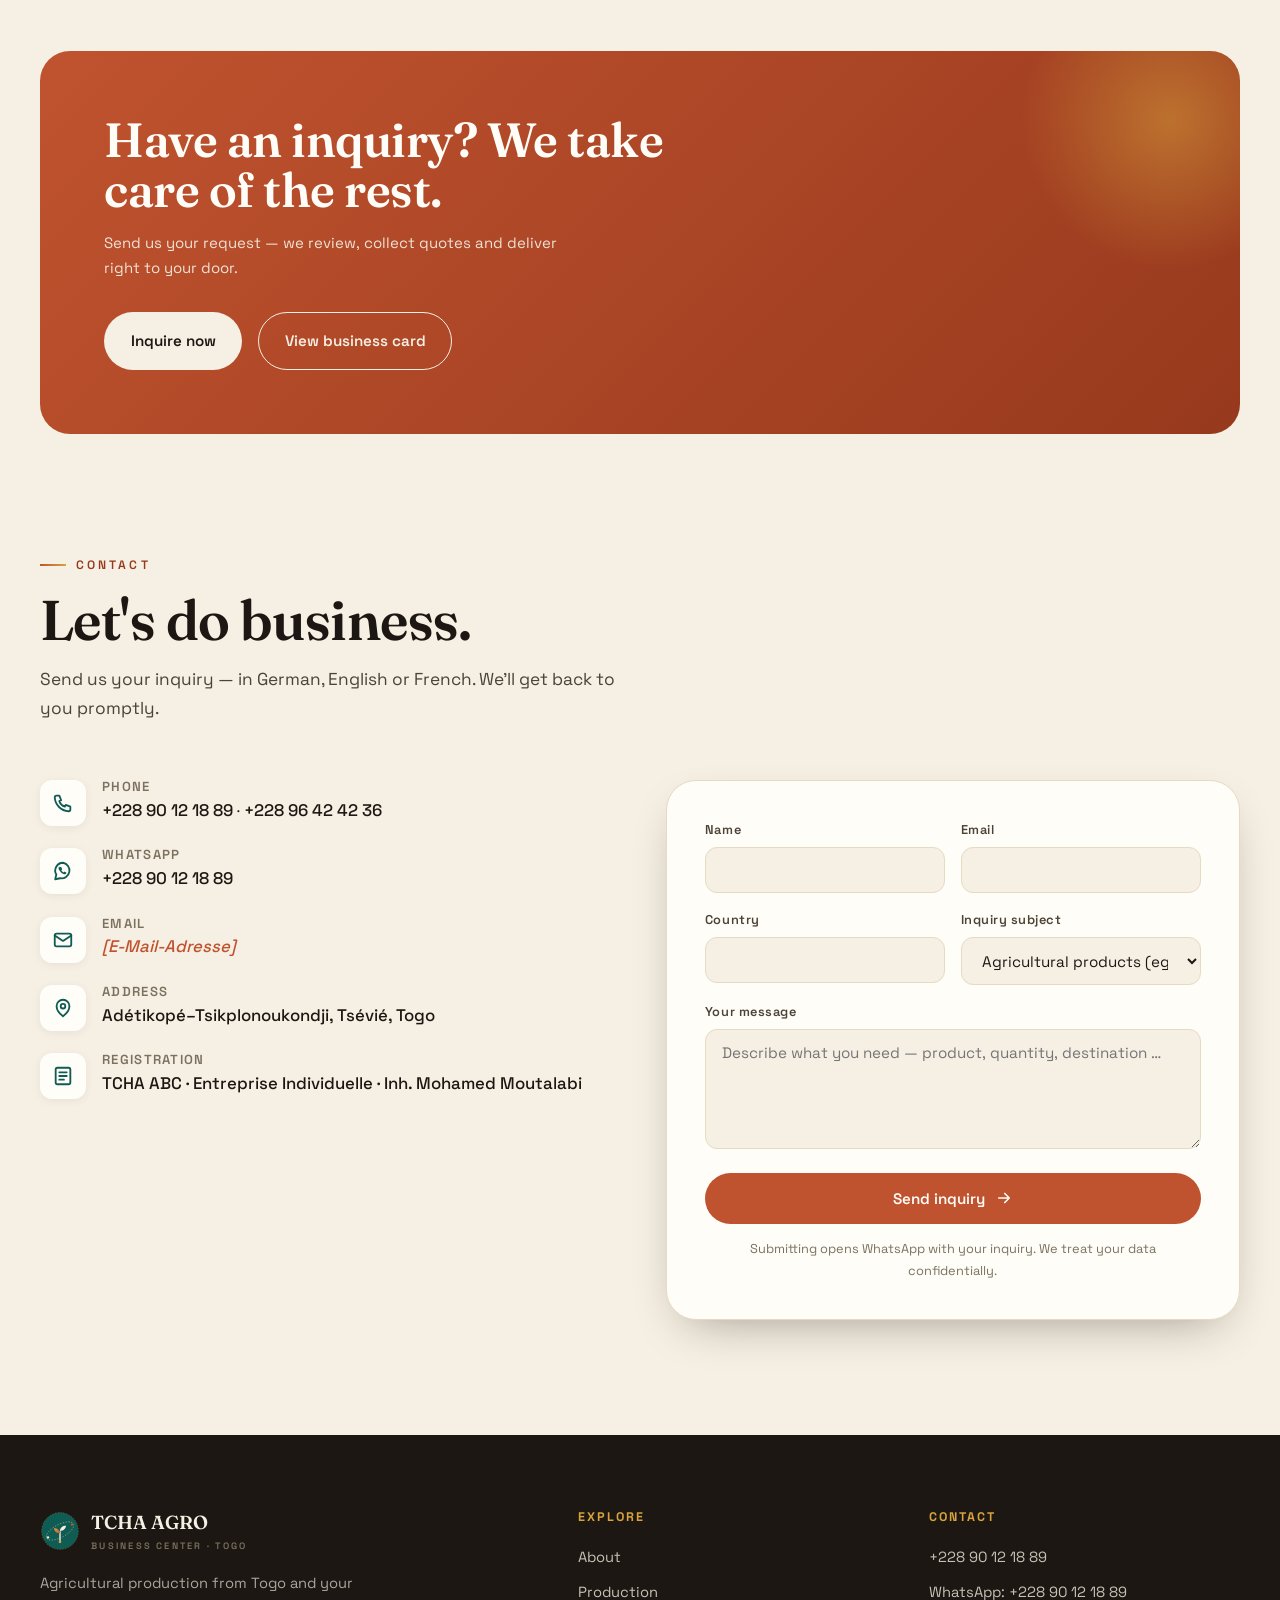
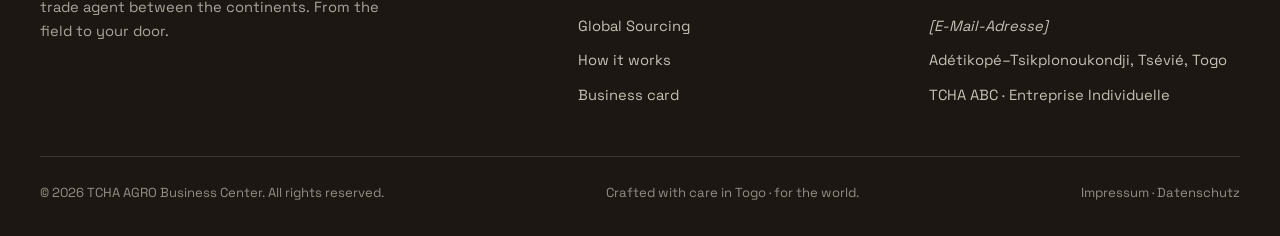
==== commit 70c8dbe0: "feat(legal): Impressum & Datenschutz (Inhaber Frakibou Imqhamed / Rawkeep) + Footer-Links" ====
--- a/index.html
+++ b/index.html
@@ -405,6 +405,7 @@
       <div class="footer-bottom">
         <span>© <span id="year">2026</span> TCHA AGRO Business Center. <span data-i18n="footer.rights">Alle Rechte vorbehalten.</span></span>
         <span data-i18n="footer.madein">Mit Sorgfalt gefertigt in Togo · für die Welt.</span>
+        <span><a href="impressum.html" style="color:inherit">Impressum</a> · <a href="datenschutz.html" style="color:inherit">Datenschutz</a></span>
       </div>
     </div>
   </footer>
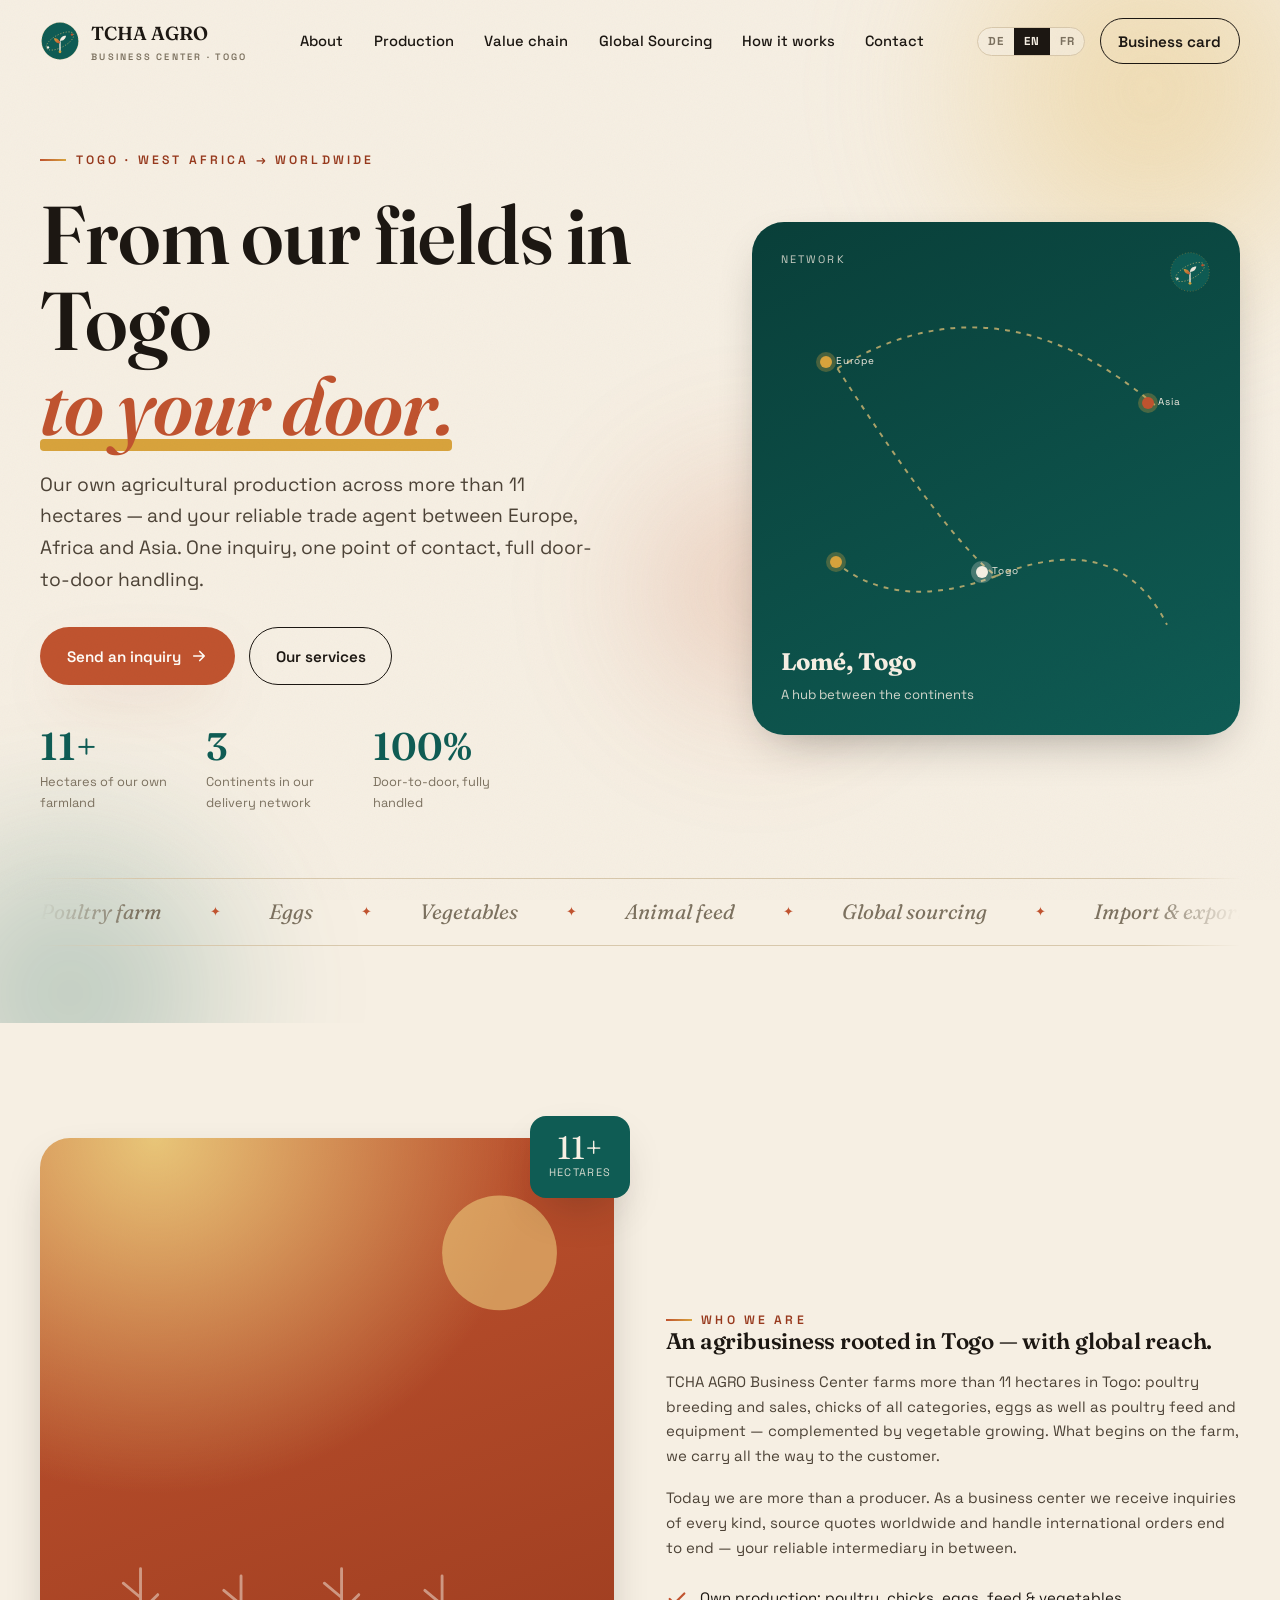
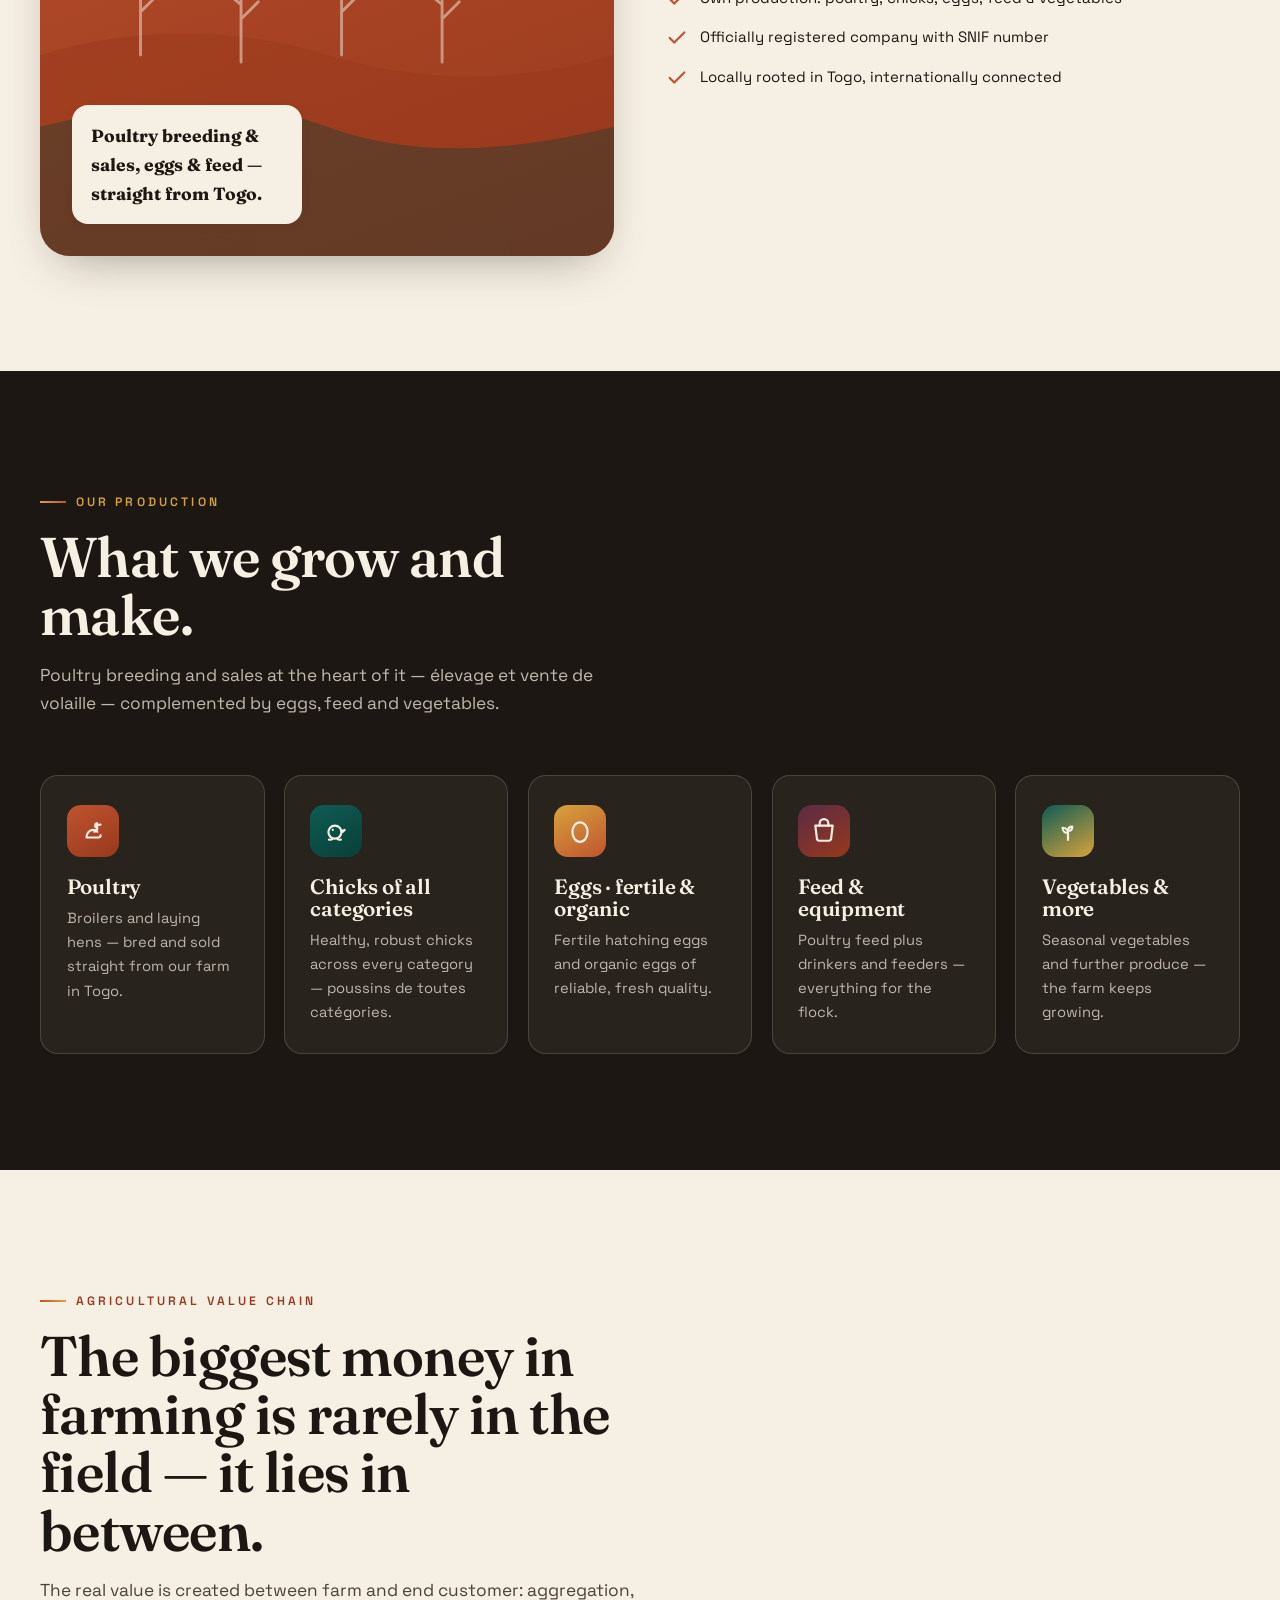
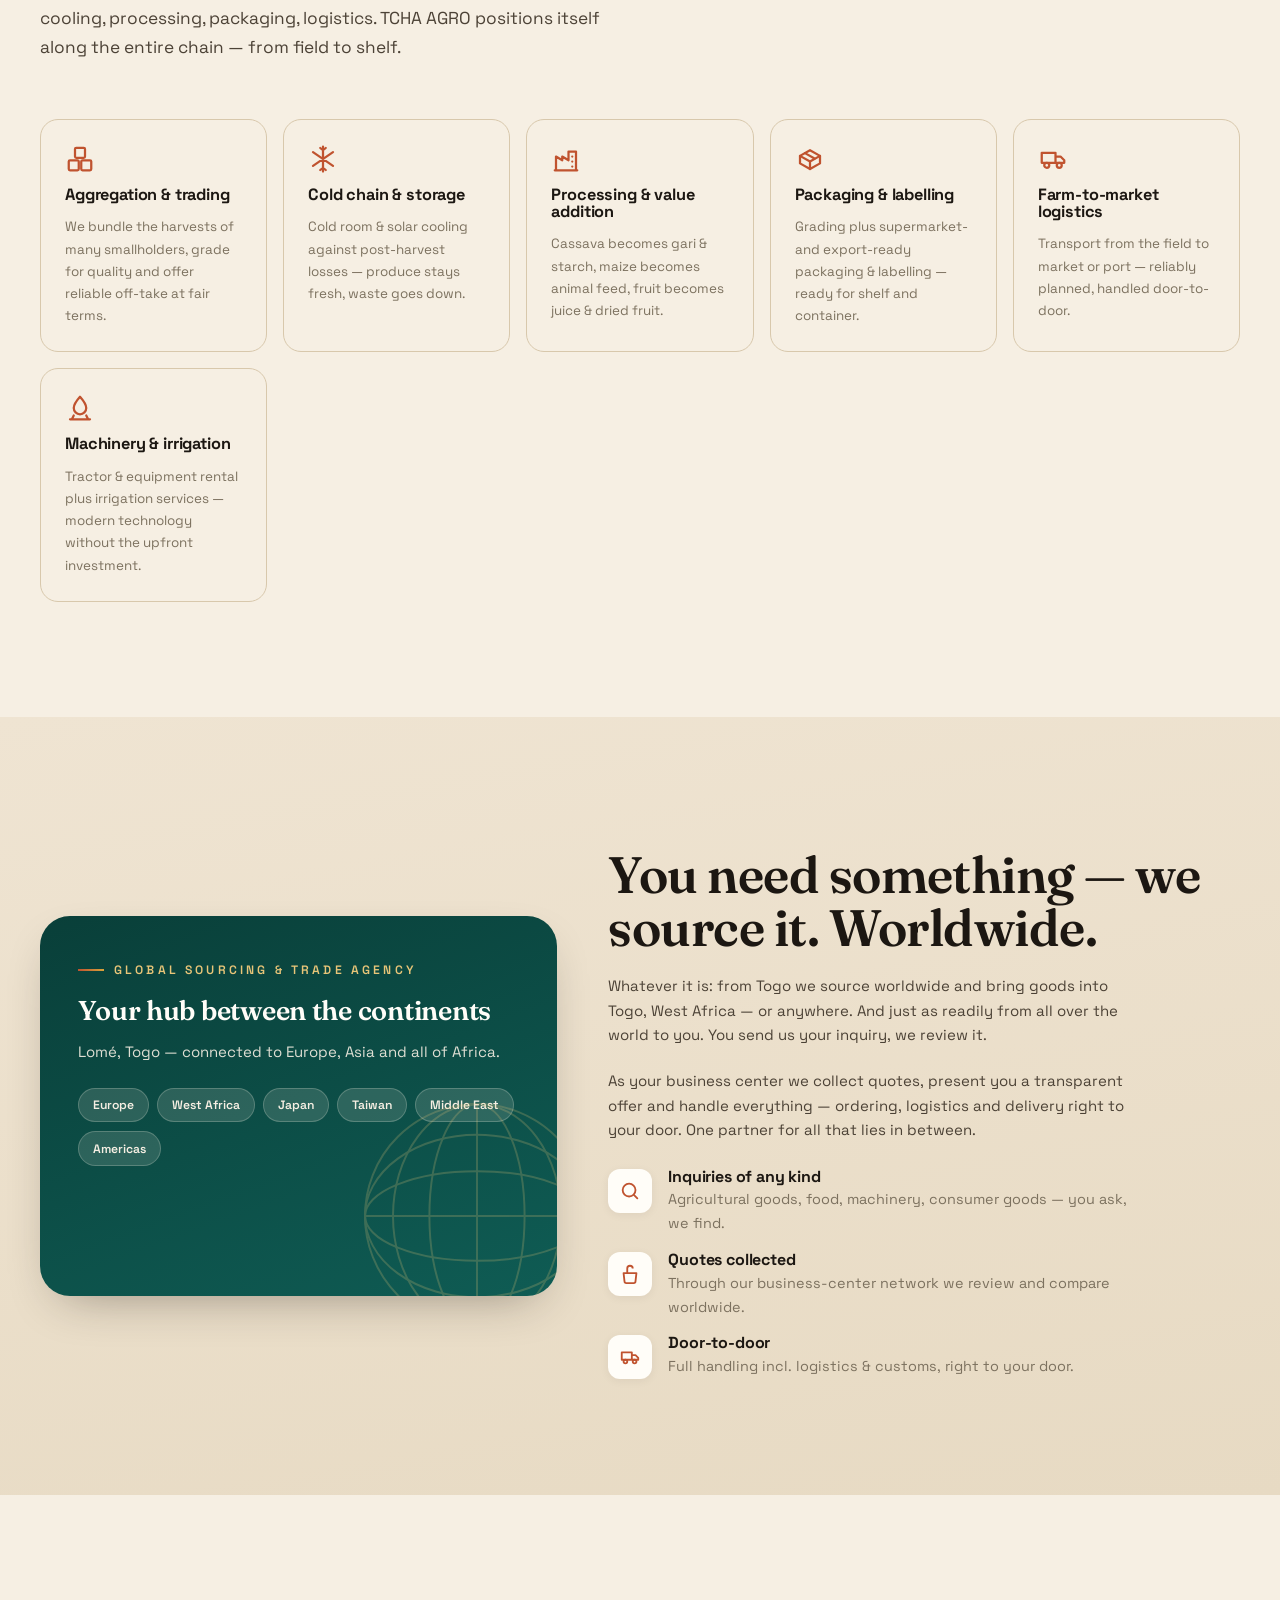
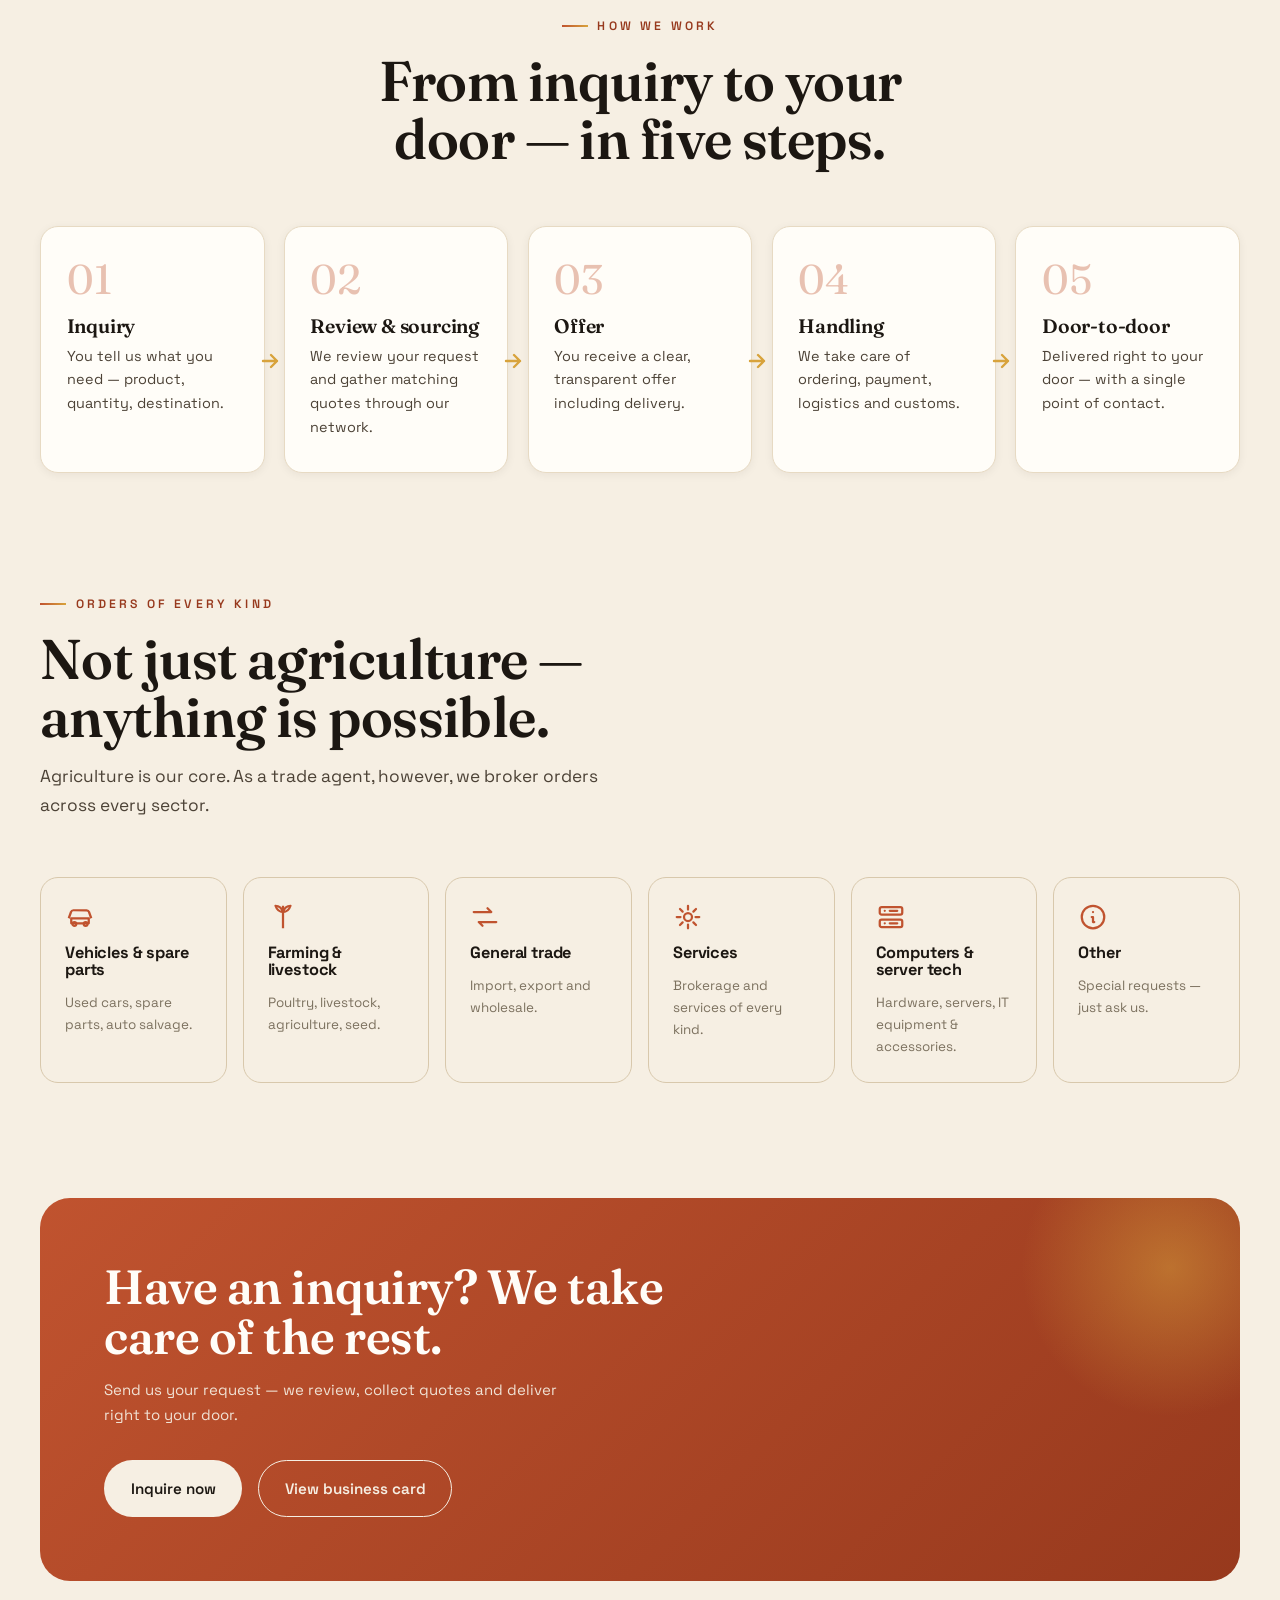
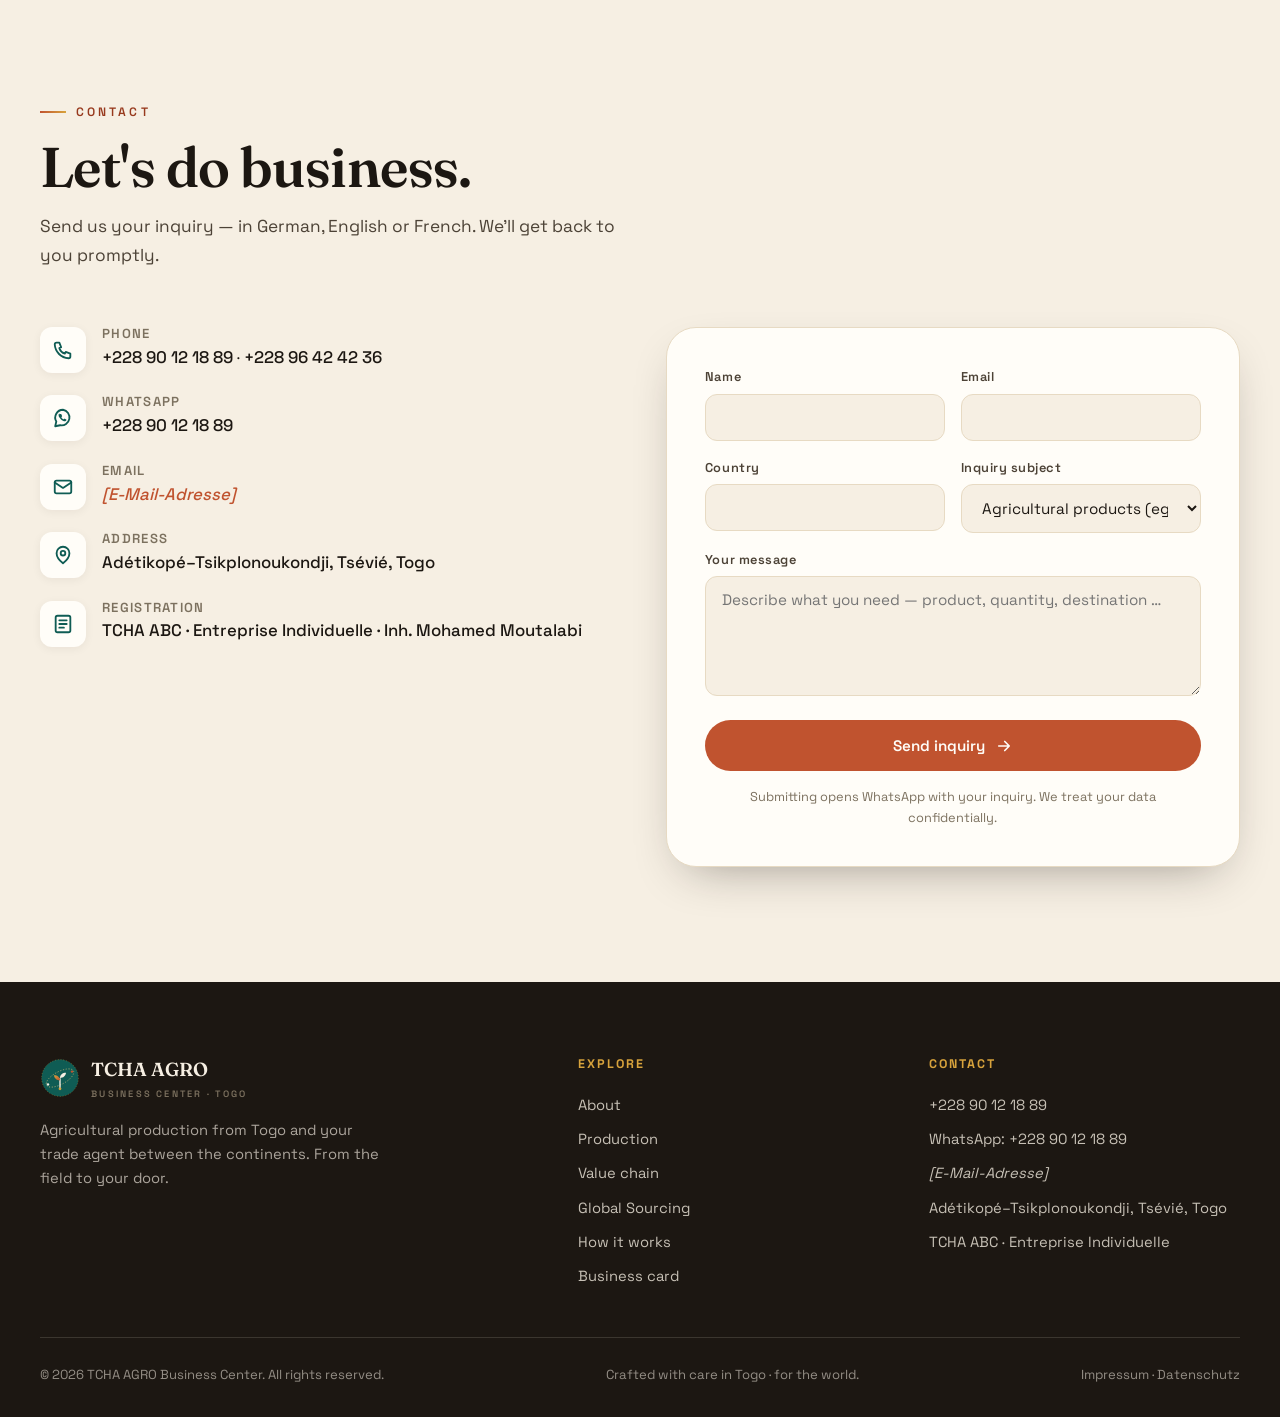
==== commit 9b589fba: "feat: Sektion Agrar-Wertschöpfungskette (DE/EN/FR) Neue Sektion #chain zwischen Produktion und Globa" ====
--- a/index.html
+++ b/index.html
@@ -47,6 +47,7 @@
       <nav class="nav-links" aria-label="Hauptnavigation">
         <a href="#about" data-i18n="nav.about">Über uns</a>
         <a href="#production" data-i18n="nav.production">Produktion</a>
+        <a href="#chain" data-i18n="nav.chain">Wertschöpfung</a>
         <a href="#sourcing" data-i18n="nav.sourcing">Global Sourcing</a>
         <a href="#process" data-i18n="nav.process">Ablauf</a>
         <a href="#contact" data-i18n="nav.contact">Kontakt</a>
@@ -218,6 +219,25 @@
       </div>
     </section>
 
+    <!-- ============ AGRAR-WERTSCHÖPFUNGSKETTE ============ -->
+    <section class="section" id="chain">
+      <div class="wrap">
+        <div class="sec-head" data-reveal>
+          <span class="eyebrow" data-i18n="chain.eyebrow">Agrar-Wertschöpfungskette</span>
+          <h2 data-i18n="chain.h2">Das größte Geld liegt selten auf dem Feld — sondern dazwischen.</h2>
+          <p data-i18n="chain.lead">Der eigentliche Wert entsteht zwischen Farm und Endkunde: Bündelung, Kühlung, Verarbeitung, Verpackung, Logistik. TCHA AGRO positioniert sich entlang der gesamten Kette — vom Feld bis ins Regal.</p>
+        </div>
+        <div class="sectors" style="grid-template-columns:repeat(auto-fit,minmax(220px,1fr))">
+          <div class="sector" data-reveal><svg viewBox="0 0 24 24" fill="none" stroke="currentColor" stroke-width="1.8"><rect x="8" y="3" width="8" height="8" rx="1"/><rect x="3" y="13" width="8" height="8" rx="1"/><rect x="13" y="13" width="8" height="8" rx="1"/></svg><h4 data-i18n="chain.c1t">Aggregation &amp; Handel</h4><p data-i18n="chain.c1p">Ernten vieler Kleinbauern gebündelt, nach Qualität sortiert — mit verlässlicher Abnahme.</p></div>
+          <div class="sector" data-reveal data-delay="1"><svg viewBox="0 0 24 24" fill="none" stroke="currentColor" stroke-width="1.8"><path d="M12 2v20M4 6.5l16 11M20 6.5l-16 11M12 5 9.8 3.2M12 5l2.2-1.8M12 19l-2.2 1.8M12 19l2.2 1.8" stroke-linecap="round" stroke-linejoin="round"/></svg><h4 data-i18n="chain.c2t">Kühlkette &amp; Lagerung</h4><p data-i18n="chain.c2p">Kühlraum &amp; Solar-Kühlung gegen Nachernteverluste — Frische bleibt erhalten.</p></div>
+          <div class="sector" data-reveal data-delay="2"><svg viewBox="0 0 24 24" fill="none" stroke="currentColor" stroke-width="1.8"><path d="M3 21h18M4 21V10l5 3v-3l5 3V6h6v15" stroke-linecap="round" stroke-linejoin="round"/><path d="M17 10h.01M17 14h.01M17 18h.01" stroke-linecap="round"/></svg><h4 data-i18n="chain.c3t">Verarbeitung &amp; Veredelung</h4><p data-i18n="chain.c3p">Maniok → Gari &amp; Stärke, Mais → Tierfutter, Obst → Saft &amp; Trockenfrucht.</p></div>
+          <div class="sector" data-reveal data-delay="3"><svg viewBox="0 0 24 24" fill="none" stroke="currentColor" stroke-width="1.8"><path d="M4 9.5 12 5l8 4.5v6L12 20l-8-4.5v-6Z" stroke-linejoin="round"/><path d="M4 9.5l8 4.5 8-4.5M12 14v6M8 7.3l8 4.5" stroke-linecap="round" stroke-linejoin="round"/></svg><h4 data-i18n="chain.c4t">Verpackung &amp; Etikettierung</h4><p data-i18n="chain.c4p">Grading, supermarkt- &amp; exportfähige Verpackung — bereit für Regal &amp; Container.</p></div>
+          <div class="sector" data-reveal data-delay="4"><svg viewBox="0 0 24 24" fill="none" stroke="currentColor" stroke-width="1.8"><path d="M3 7h11v8H3zM14 10h4l3 3v2h-7z" stroke-linejoin="round"/><circle cx="7" cy="17" r="2"/><circle cx="17" cy="17" r="2"/></svg><h4 data-i18n="chain.c5t">Farm-to-Market-Logistik</h4><p data-i18n="chain.c5p">Transport vom Feld zum Markt oder Hafen — Door-to-Door abgewickelt.</p></div>
+          <div class="sector" data-reveal data-delay="5"><svg viewBox="0 0 24 24" fill="none" stroke="currentColor" stroke-width="1.8"><path d="M12 3s5 5.6 5 9a5 5 0 0 1-10 0c0-3.4 5-9 5-9Z" stroke-linejoin="round"/><path d="M4 21h16M7 18l-1.5 3M17 18l1.5 3" stroke-linecap="round" stroke-linejoin="round"/></svg><h4 data-i18n="chain.c6t">Maschinen &amp; Bewässerung</h4><p data-i18n="chain.c6p">Traktor- &amp; Geräteverleih sowie Bewässerungsservice — Technik ohne eigene Investition.</p></div>
+        </div>
+      </div>
+    </section>
+
     <!-- ============ GLOBAL SOURCING ============ -->
     <section class="section sourcing" id="sourcing">
       <div class="wrap sourcing-grid">
@@ -386,6 +406,7 @@
           <ul>
             <li><a href="#about" data-i18n="nav.about">Über uns</a></li>
             <li><a href="#production" data-i18n="nav.production">Produktion</a></li>
+            <li><a href="#chain" data-i18n="nav.chain">Wertschöpfung</a></li>
             <li><a href="#sourcing" data-i18n="nav.sourcing">Global Sourcing</a></li>
             <li><a href="#process" data-i18n="nav.process">Ablauf</a></li>
             <li><a href="visitenkarte.html" data-i18n="nav.card">Visitenkarte</a></li>
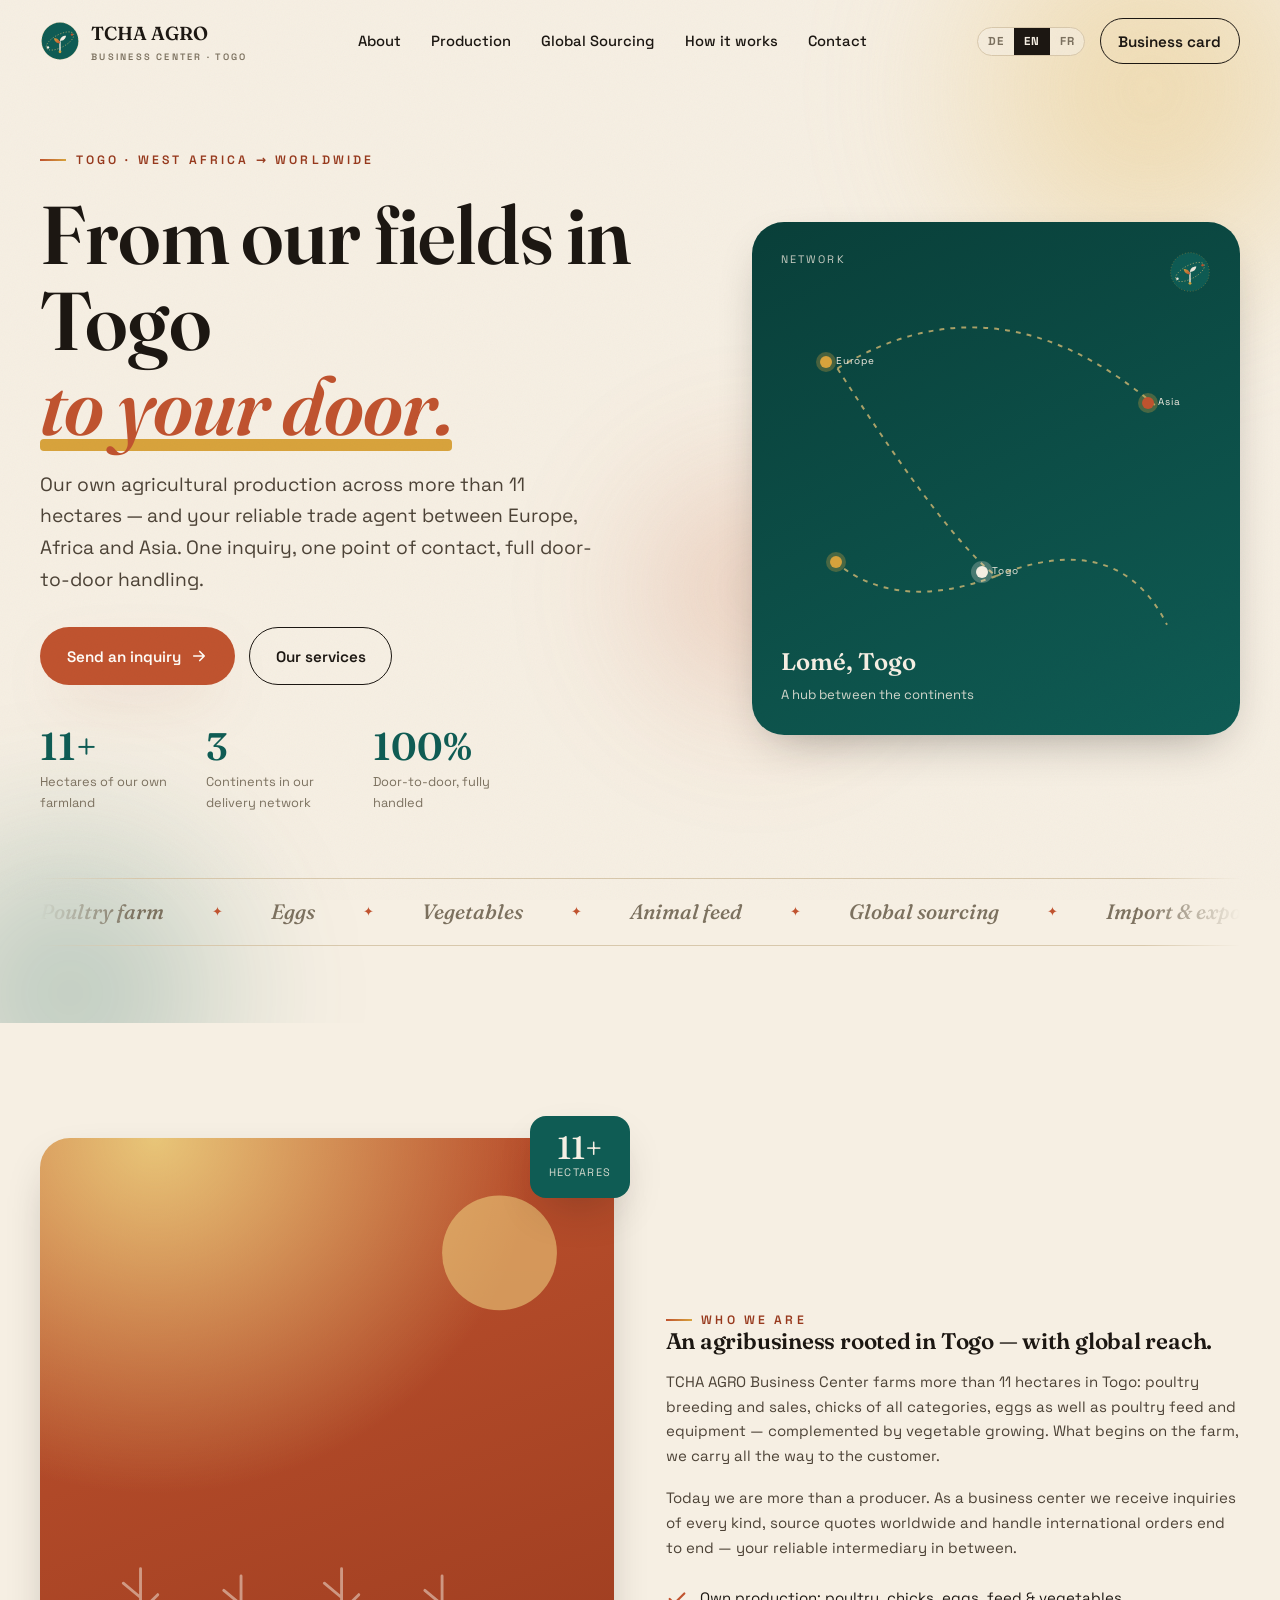
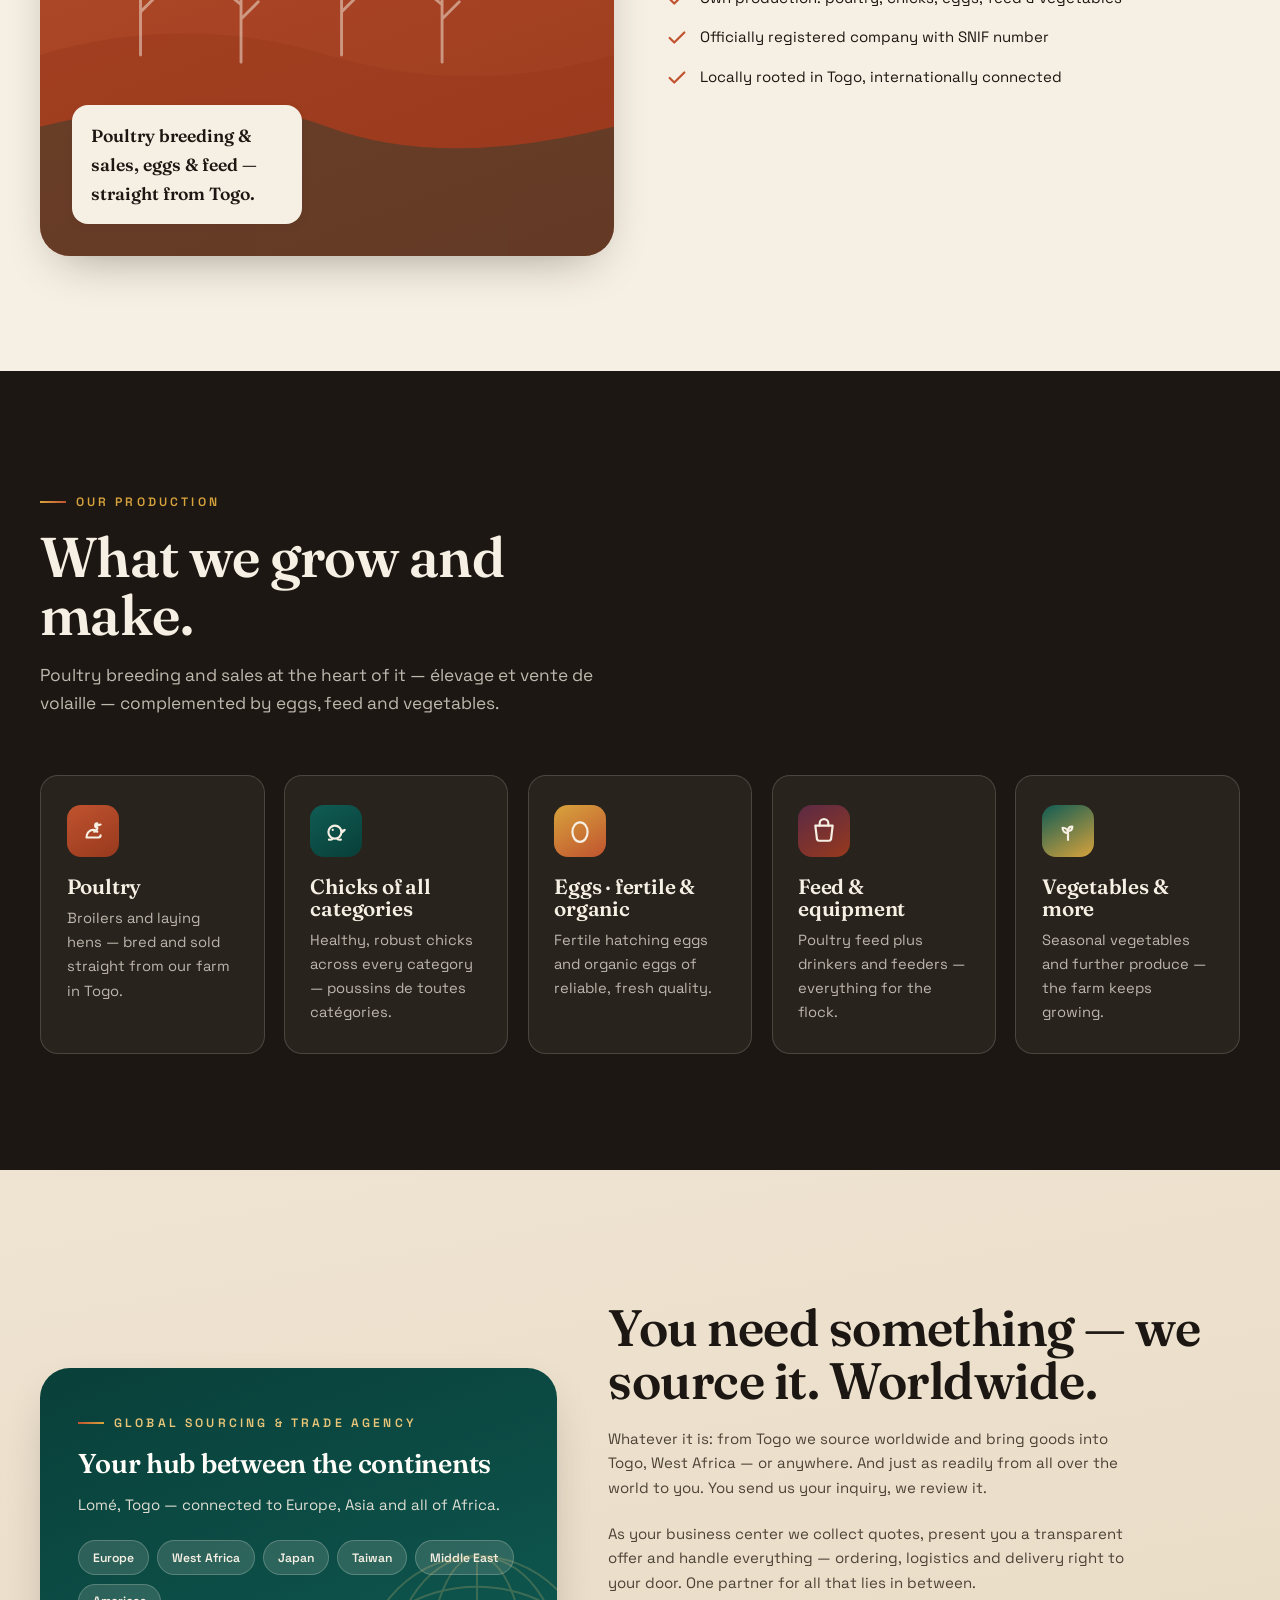
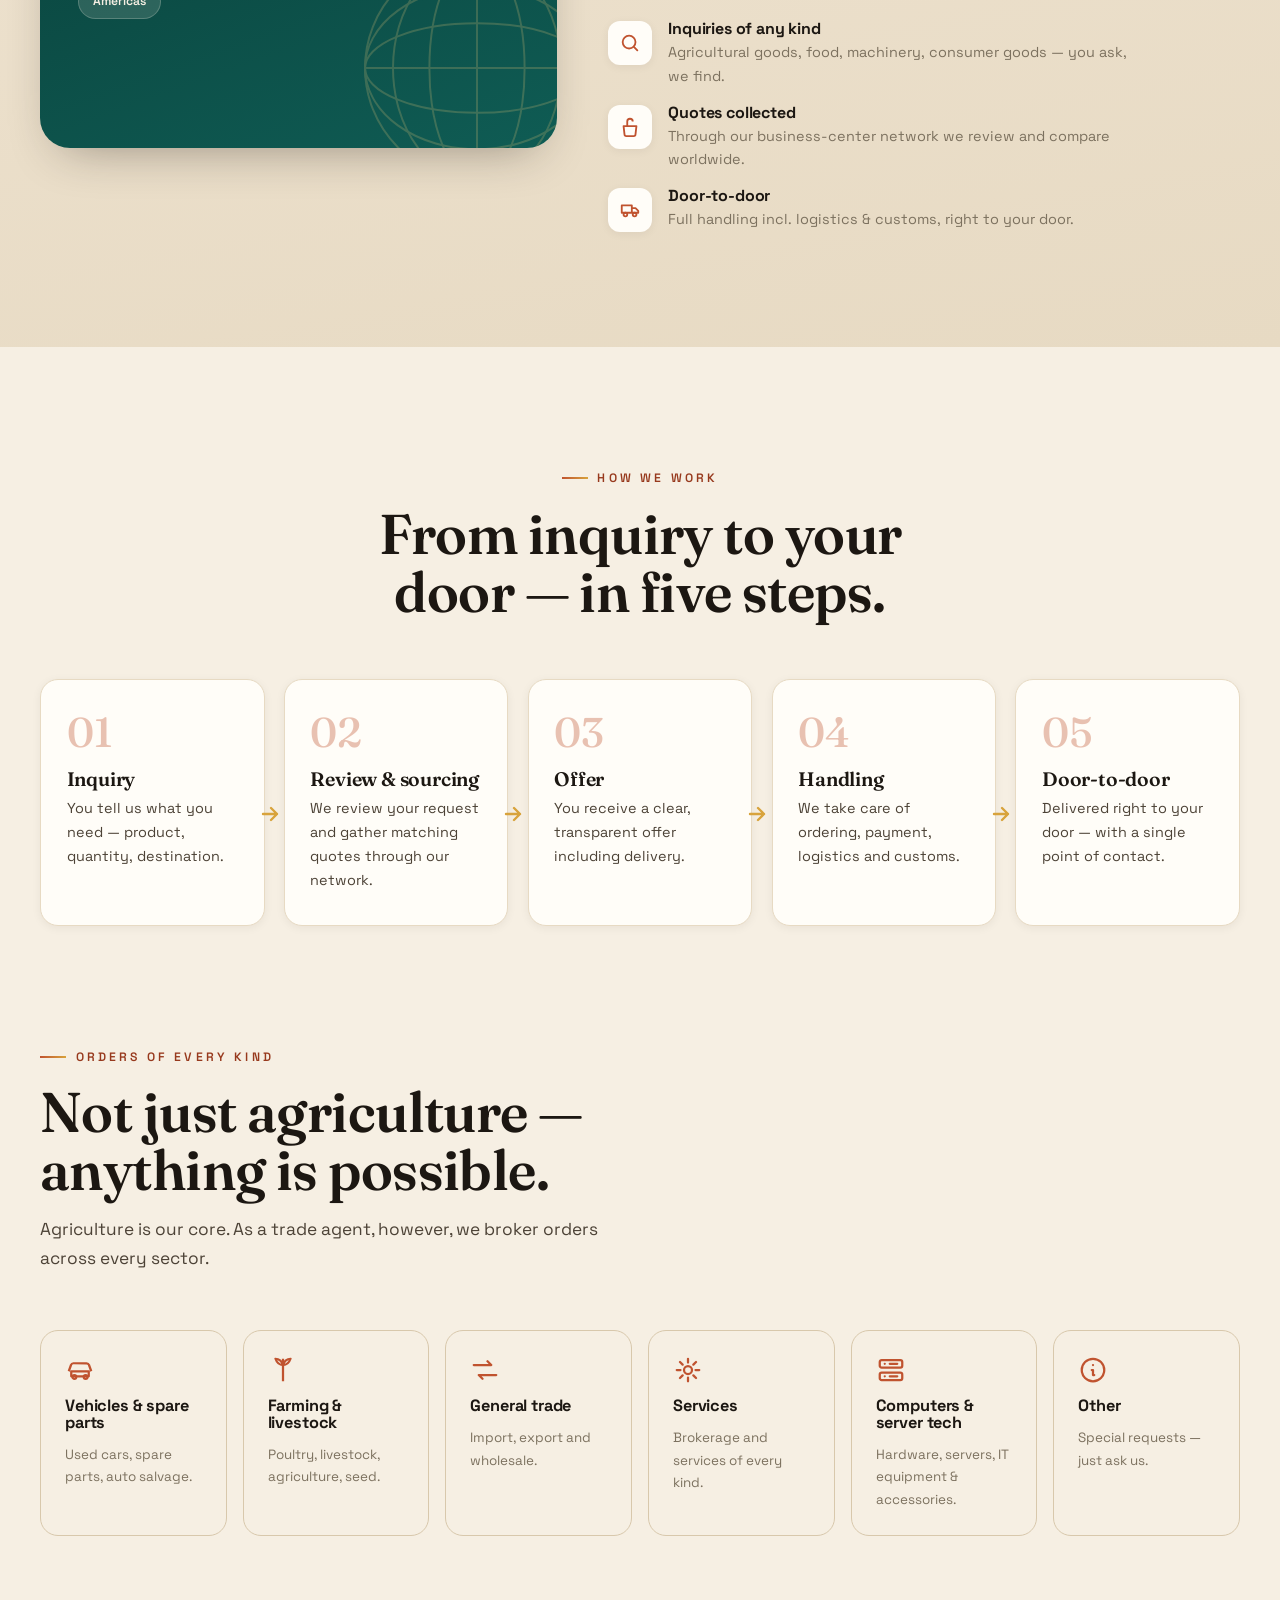
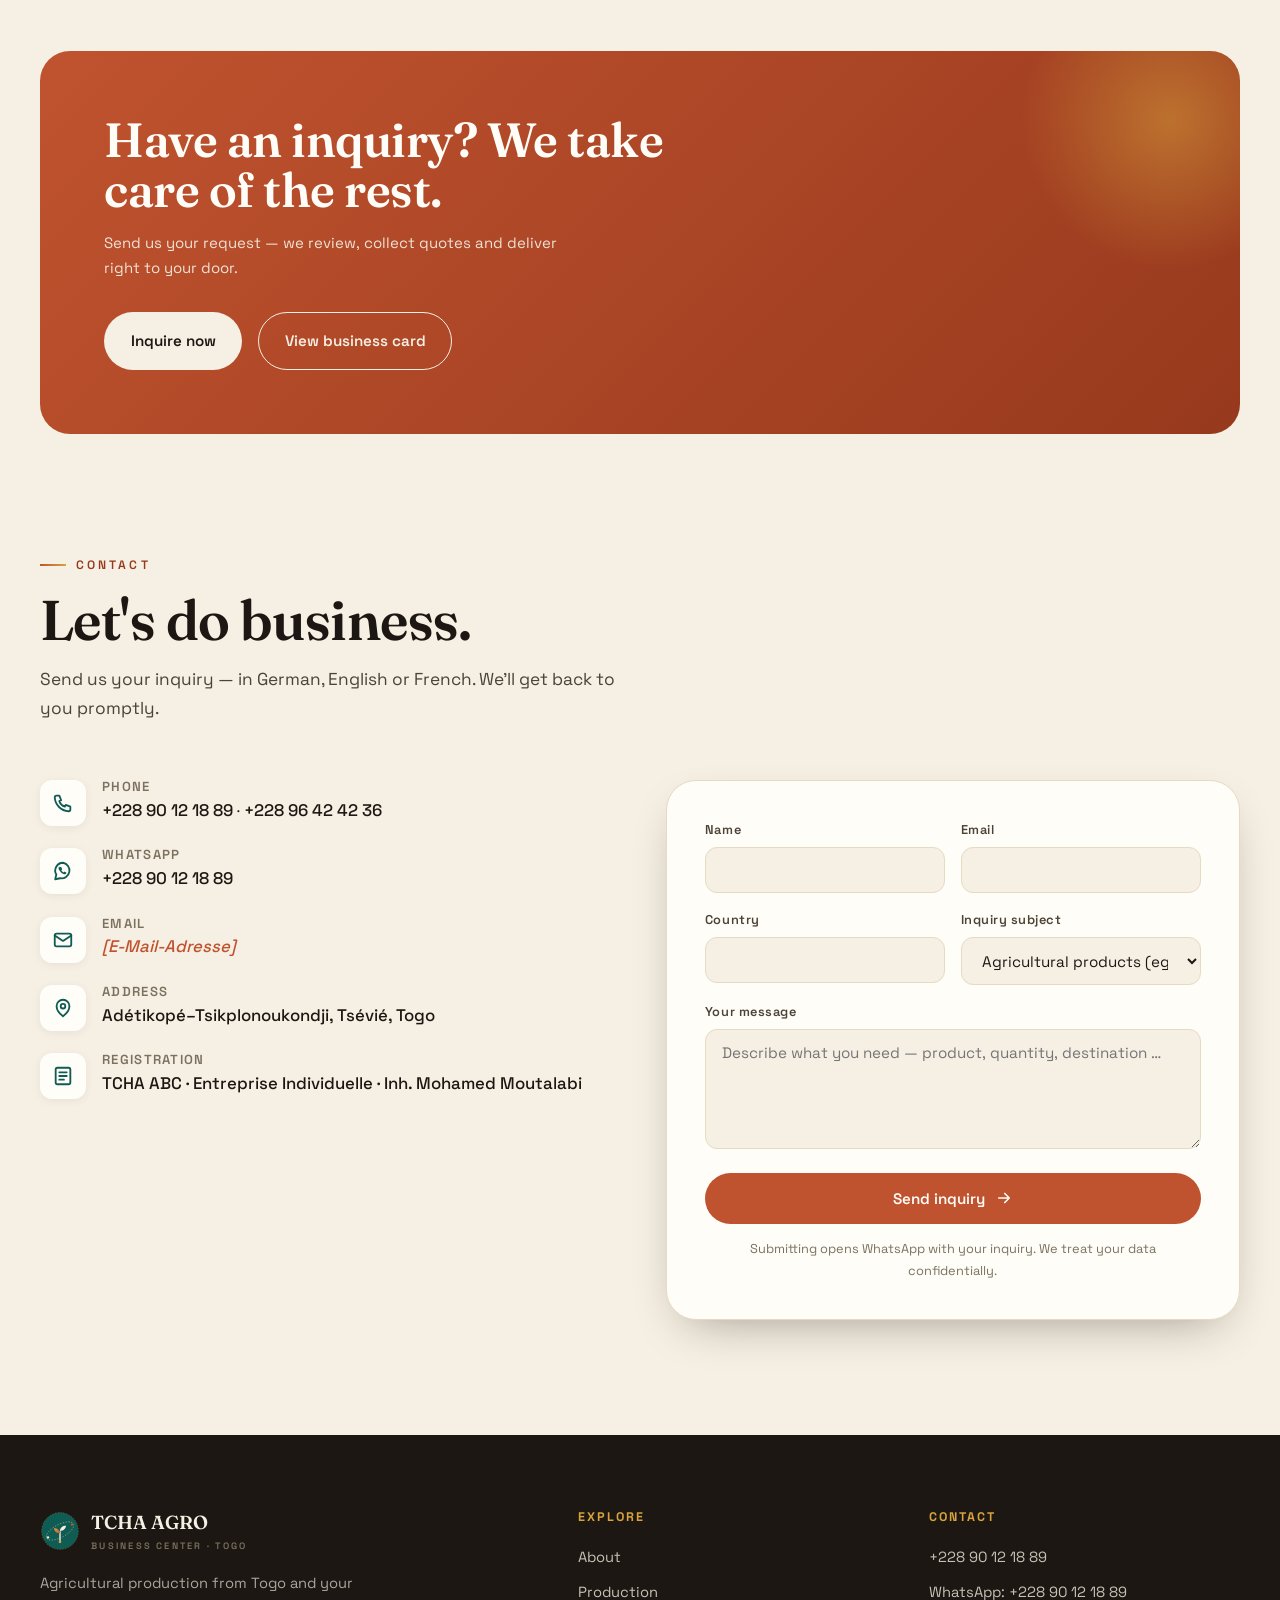
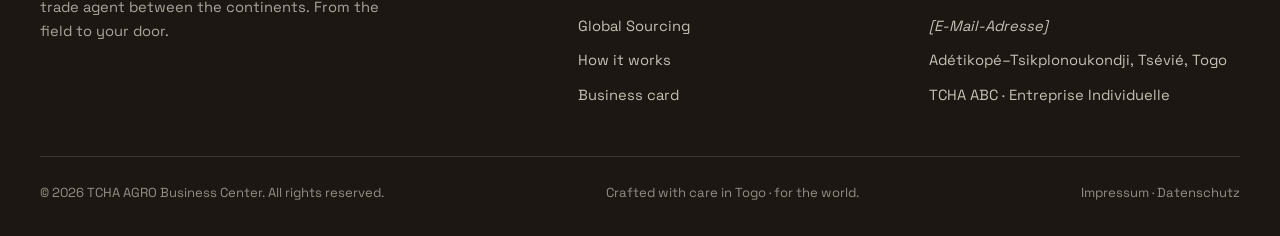
==== commit 815349a4: "fix(seite): Schriften lokal, Labels verbunden, Inhalt ohne JS sichtbar Befunde aus der sehenden Abna" ====
--- a/index.html
+++ b/index.html
@@ -17,11 +17,14 @@
   <meta property="og:description" content="Agrarproduktion aus Togo und Ihr Handelsagent zwischen den Kontinenten. Vom Feld bis vor Ihre Tür." />
   <meta property="og:image" content="assets/img/og.svg" />
   <meta name="twitter:card" content="summary_large_image" />
-
-  <link rel="preconnect" href="https://fonts.googleapis.com" />
-  <link rel="preconnect" href="https://fonts.gstatic.com" crossorigin />
-  <link href="https://fonts.googleapis.com/css2?family=Fraunces:ital,opsz,wght@0,9..144,500;0,9..144,600;1,9..144,500;1,9..144,600&family=Space+Grotesk:wght@400;500;600;700&display=swap" rel="stylesheet" />
+  <link rel="stylesheet" href="assets/css/fonts.css" />
   <link rel="stylesheet" href="assets/css/styles.css" />
+  <noscript><style>
+    /* Ohne JavaScript bleibt sonst fast die ganze Seite unsichtbar:
+       [data-reveal] startet mit opacity:0 und wird erst vom Skript
+       eingeblendet. Inhalt darf nie an JS haengen. */
+    [data-reveal] { opacity: 1 !important; transform: none !important; }
+  </style></noscript>
 
   <script type="application/ld+json">
   {
@@ -47,7 +50,6 @@
       <nav class="nav-links" aria-label="Hauptnavigation">
         <a href="#about" data-i18n="nav.about">Über uns</a>
         <a href="#production" data-i18n="nav.production">Produktion</a>
-        <a href="#chain" data-i18n="nav.chain">Wertschöpfung</a>
         <a href="#sourcing" data-i18n="nav.sourcing">Global Sourcing</a>
         <a href="#process" data-i18n="nav.process">Ablauf</a>
         <a href="#contact" data-i18n="nav.contact">Kontakt</a>
@@ -219,25 +221,6 @@
       </div>
     </section>
 
-    <!-- ============ AGRAR-WERTSCHÖPFUNGSKETTE ============ -->
-    <section class="section" id="chain">
-      <div class="wrap">
-        <div class="sec-head" data-reveal>
-          <span class="eyebrow" data-i18n="chain.eyebrow">Agrar-Wertschöpfungskette</span>
-          <h2 data-i18n="chain.h2">Das größte Geld liegt selten auf dem Feld — sondern dazwischen.</h2>
-          <p data-i18n="chain.lead">Der eigentliche Wert entsteht zwischen Farm und Endkunde: Bündelung, Kühlung, Verarbeitung, Verpackung, Logistik. TCHA AGRO positioniert sich entlang der gesamten Kette — vom Feld bis ins Regal.</p>
-        </div>
-        <div class="sectors" style="grid-template-columns:repeat(auto-fit,minmax(220px,1fr))">
-          <div class="sector" data-reveal><svg viewBox="0 0 24 24" fill="none" stroke="currentColor" stroke-width="1.8"><rect x="8" y="3" width="8" height="8" rx="1"/><rect x="3" y="13" width="8" height="8" rx="1"/><rect x="13" y="13" width="8" height="8" rx="1"/></svg><h4 data-i18n="chain.c1t">Aggregation &amp; Handel</h4><p data-i18n="chain.c1p">Ernten vieler Kleinbauern gebündelt, nach Qualität sortiert — mit verlässlicher Abnahme.</p></div>
-          <div class="sector" data-reveal data-delay="1"><svg viewBox="0 0 24 24" fill="none" stroke="currentColor" stroke-width="1.8"><path d="M12 2v20M4 6.5l16 11M20 6.5l-16 11M12 5 9.8 3.2M12 5l2.2-1.8M12 19l-2.2 1.8M12 19l2.2 1.8" stroke-linecap="round" stroke-linejoin="round"/></svg><h4 data-i18n="chain.c2t">Kühlkette &amp; Lagerung</h4><p data-i18n="chain.c2p">Kühlraum &amp; Solar-Kühlung gegen Nachernteverluste — Frische bleibt erhalten.</p></div>
-          <div class="sector" data-reveal data-delay="2"><svg viewBox="0 0 24 24" fill="none" stroke="currentColor" stroke-width="1.8"><path d="M3 21h18M4 21V10l5 3v-3l5 3V6h6v15" stroke-linecap="round" stroke-linejoin="round"/><path d="M17 10h.01M17 14h.01M17 18h.01" stroke-linecap="round"/></svg><h4 data-i18n="chain.c3t">Verarbeitung &amp; Veredelung</h4><p data-i18n="chain.c3p">Maniok → Gari &amp; Stärke, Mais → Tierfutter, Obst → Saft &amp; Trockenfrucht.</p></div>
-          <div class="sector" data-reveal data-delay="3"><svg viewBox="0 0 24 24" fill="none" stroke="currentColor" stroke-width="1.8"><path d="M4 9.5 12 5l8 4.5v6L12 20l-8-4.5v-6Z" stroke-linejoin="round"/><path d="M4 9.5l8 4.5 8-4.5M12 14v6M8 7.3l8 4.5" stroke-linecap="round" stroke-linejoin="round"/></svg><h4 data-i18n="chain.c4t">Verpackung &amp; Etikettierung</h4><p data-i18n="chain.c4p">Grading, supermarkt- &amp; exportfähige Verpackung — bereit für Regal &amp; Container.</p></div>
-          <div class="sector" data-reveal data-delay="4"><svg viewBox="0 0 24 24" fill="none" stroke="currentColor" stroke-width="1.8"><path d="M3 7h11v8H3zM14 10h4l3 3v2h-7z" stroke-linejoin="round"/><circle cx="7" cy="17" r="2"/><circle cx="17" cy="17" r="2"/></svg><h4 data-i18n="chain.c5t">Farm-to-Market-Logistik</h4><p data-i18n="chain.c5p">Transport vom Feld zum Markt oder Hafen — Door-to-Door abgewickelt.</p></div>
-          <div class="sector" data-reveal data-delay="5"><svg viewBox="0 0 24 24" fill="none" stroke="currentColor" stroke-width="1.8"><path d="M12 3s5 5.6 5 9a5 5 0 0 1-10 0c0-3.4 5-9 5-9Z" stroke-linejoin="round"/><path d="M4 21h16M7 18l-1.5 3M17 18l1.5 3" stroke-linecap="round" stroke-linejoin="round"/></svg><h4 data-i18n="chain.c6t">Maschinen &amp; Bewässerung</h4><p data-i18n="chain.c6p">Traktor- &amp; Geräteverleih sowie Bewässerungsservice — Technik ohne eigene Investition.</p></div>
-        </div>
-      </div>
-    </section>
-
     <!-- ============ GLOBAL SOURCING ============ -->
     <section class="section sourcing" id="sourcing">
       <div class="wrap sourcing-grid">
@@ -368,13 +351,13 @@
 
           <form class="form" id="inquiry-form" data-whatsapp="22890121889" data-email="[E-Mail]" data-reveal data-delay="1">
             <div class="form-row two">
-              <div class="field"><label data-i18n="contact.f.name">Name</label><input type="text" name="name" required /></div>
-              <div class="field"><label data-i18n="contact.f.email">E-Mail</label><input type="email" name="email" required /></div>
+              <div class="field"><label for="f-name" data-i18n="contact.f.name">Name</label><input id="f-name" type="text" name="name" required /></div>
+              <div class="field"><label for="f-email" data-i18n="contact.f.email">E-Mail</label><input id="f-email" type="email" name="email" required /></div>
             </div>
             <div class="form-row two">
-              <div class="field"><label data-i18n="contact.f.country">Land</label><input type="text" name="country" /></div>
-              <div class="field"><label data-i18n="contact.f.subject">Betreff der Anfrage</label>
-                <select name="subject">
+              <div class="field"><label for="f-country" data-i18n="contact.f.country">Land</label><input id="f-country" type="text" name="country" /></div>
+              <div class="field"><label for="f-subject" data-i18n="contact.f.subject">Betreff der Anfrage</label>
+                <select id="f-subject" name="subject">
                   <option data-i18n="contact.f.subject.opt1">Agrarprodukte (Eier, Geflügel, Gemüse)</option>
                   <option data-i18n="contact.f.subject.opt2">Tierfutter</option>
                   <option data-i18n="contact.f.subject.opt3">Global Sourcing / Vermittlung</option>
@@ -383,7 +366,7 @@
               </div>
             </div>
             <div class="form-row">
-              <div class="field"><label data-i18n="contact.f.message">Ihre Nachricht</label><textarea name="message" data-i18n-ph="contact.f.placeholder" placeholder="Beschreiben Sie, was Sie benötigen …" required></textarea></div>
+              <div class="field"><label for="f-message" data-i18n="contact.f.message">Ihre Nachricht</label><textarea id="f-message" name="message" data-i18n-ph="contact.f.placeholder" placeholder="Beschreiben Sie, was Sie benötigen …" required></textarea></div>
             </div>
             <button class="btn btn-primary" type="submit"><span data-i18n="contact.f.submit">Anfrage senden</span><svg viewBox="0 0 24 24" fill="none" stroke="currentColor" stroke-width="2.2"><path d="M5 12h14M13 6l6 6-6 6" stroke-linecap="round" stroke-linejoin="round"/></svg></button>
             <p class="form-note" data-i18n="contact.f.note">Mit dem Absenden öffnet sich Ihr E-Mail-Programm.</p>
@@ -406,7 +389,6 @@
           <ul>
             <li><a href="#about" data-i18n="nav.about">Über uns</a></li>
             <li><a href="#production" data-i18n="nav.production">Produktion</a></li>
-            <li><a href="#chain" data-i18n="nav.chain">Wertschöpfung</a></li>
             <li><a href="#sourcing" data-i18n="nav.sourcing">Global Sourcing</a></li>
             <li><a href="#process" data-i18n="nav.process">Ablauf</a></li>
             <li><a href="visitenkarte.html" data-i18n="nav.card">Visitenkarte</a></li>
--- a/assets/css/fonts.css
+++ b/assets/css/fonts.css
@@ -0,0 +1,56 @@
+/* ============================================================
+   Schriften — lokal ausgeliefert, kein Google-CDN.
+   Werksregel: 0 externe Requests in allem, was ausgeliefert wird.
+   Rechtlich: der Einbau ueber fonts.googleapis.com uebertraegt bei
+   jedem Aufruf die IP des Besuchers an Google (LG Muenchen I,
+   3 O 17493/20). Datei stammt aus der Google-CSS, Subsets auf
+   latin + latin-ext beschnitten (Seite ist DE/FR/EN).
+   ============================================================ */
+@font-face {
+  font-family: 'Fraunces';
+  font-style: italic;
+  font-weight: 500 600;
+  font-display: swap;
+  src: url(../fonts/fraunces-italic-500-latin-ext.woff2) format('woff2');
+  unicode-range: U+0100-02BA, U+02BD-02C5, U+02C7-02CC, U+02CE-02D7, U+02DD-02FF, U+0304, U+0308, U+0329, U+1D00-1DBF, U+1E00-1E9F, U+1EF2-1EFF, U+2020, U+20A0-20AB, U+20AD-20C0, U+2113, U+2C60-2C7F, U+A720-A7FF;
+}
+@font-face {
+  font-family: 'Fraunces';
+  font-style: italic;
+  font-weight: 500 600;
+  font-display: swap;
+  src: url(../fonts/fraunces-italic-500-latin.woff2) format('woff2');
+  unicode-range: U+0000-00FF, U+0131, U+0152-0153, U+02BB-02BC, U+02C6, U+02DA, U+02DC, U+0304, U+0308, U+0329, U+2000-206F, U+20AC, U+2122, U+2191, U+2193, U+2212, U+2215, U+FEFF, U+FFFD;
+}
+@font-face {
+  font-family: 'Fraunces';
+  font-style: normal;
+  font-weight: 500 600;
+  font-display: swap;
+  src: url(../fonts/fraunces-normal-500-latin-ext.woff2) format('woff2');
+  unicode-range: U+0100-02BA, U+02BD-02C5, U+02C7-02CC, U+02CE-02D7, U+02DD-02FF, U+0304, U+0308, U+0329, U+1D00-1DBF, U+1E00-1E9F, U+1EF2-1EFF, U+2020, U+20A0-20AB, U+20AD-20C0, U+2113, U+2C60-2C7F, U+A720-A7FF;
+}
+@font-face {
+  font-family: 'Fraunces';
+  font-style: normal;
+  font-weight: 500 600;
+  font-display: swap;
+  src: url(../fonts/fraunces-normal-500-latin.woff2) format('woff2');
+  unicode-range: U+0000-00FF, U+0131, U+0152-0153, U+02BB-02BC, U+02C6, U+02DA, U+02DC, U+0304, U+0308, U+0329, U+2000-206F, U+20AC, U+2122, U+2191, U+2193, U+2212, U+2215, U+FEFF, U+FFFD;
+}
+@font-face {
+  font-family: 'Space Grotesk';
+  font-style: normal;
+  font-weight: 400 700;
+  font-display: swap;
+  src: url(../fonts/space-grotesk-normal-400-latin-ext.woff2) format('woff2');
+  unicode-range: U+0100-02BA, U+02BD-02C5, U+02C7-02CC, U+02CE-02D7, U+02DD-02FF, U+0304, U+0308, U+0329, U+1D00-1DBF, U+1E00-1E9F, U+1EF2-1EFF, U+2020, U+20A0-20AB, U+20AD-20C0, U+2113, U+2C60-2C7F, U+A720-A7FF;
+}
+@font-face {
+  font-family: 'Space Grotesk';
+  font-style: normal;
+  font-weight: 400 700;
+  font-display: swap;
+  src: url(../fonts/space-grotesk-normal-400-latin.woff2) format('woff2');
+  unicode-range: U+0000-00FF, U+0131, U+0152-0153, U+02BB-02BC, U+02C6, U+02DA, U+02DC, U+0304, U+0308, U+0329, U+2000-206F, U+20AC, U+2122, U+2191, U+2193, U+2212, U+2215, U+FEFF, U+FFFD;
+}
--- a/assets/css/styles.css
+++ b/assets/css/styles.css
@@ -44,6 +44,12 @@
 * { box-sizing: border-box; margin: 0; padding: 0; }
 
 html { scroll-behavior: smooth; -webkit-text-size-adjust: 100%; }
+
+/* Sprungziele nicht unter die feste Navigation schieben. Ohne das landet
+   die Ueberschrift beim Klick auf einen Anker hinter der Leiste — der
+   Besucher sieht mitten im Absatz zu lesen anzufangen. Wert deckt die
+   Navi im gescrollten Zustand (.65rem Polsterung + Logo) mit Reserve. */
+:target, main[id], section[id], [id]:where(h1, h2, h3) { scroll-margin-top: 5.5rem; }
 
 body {
   font-family: var(--sans);
